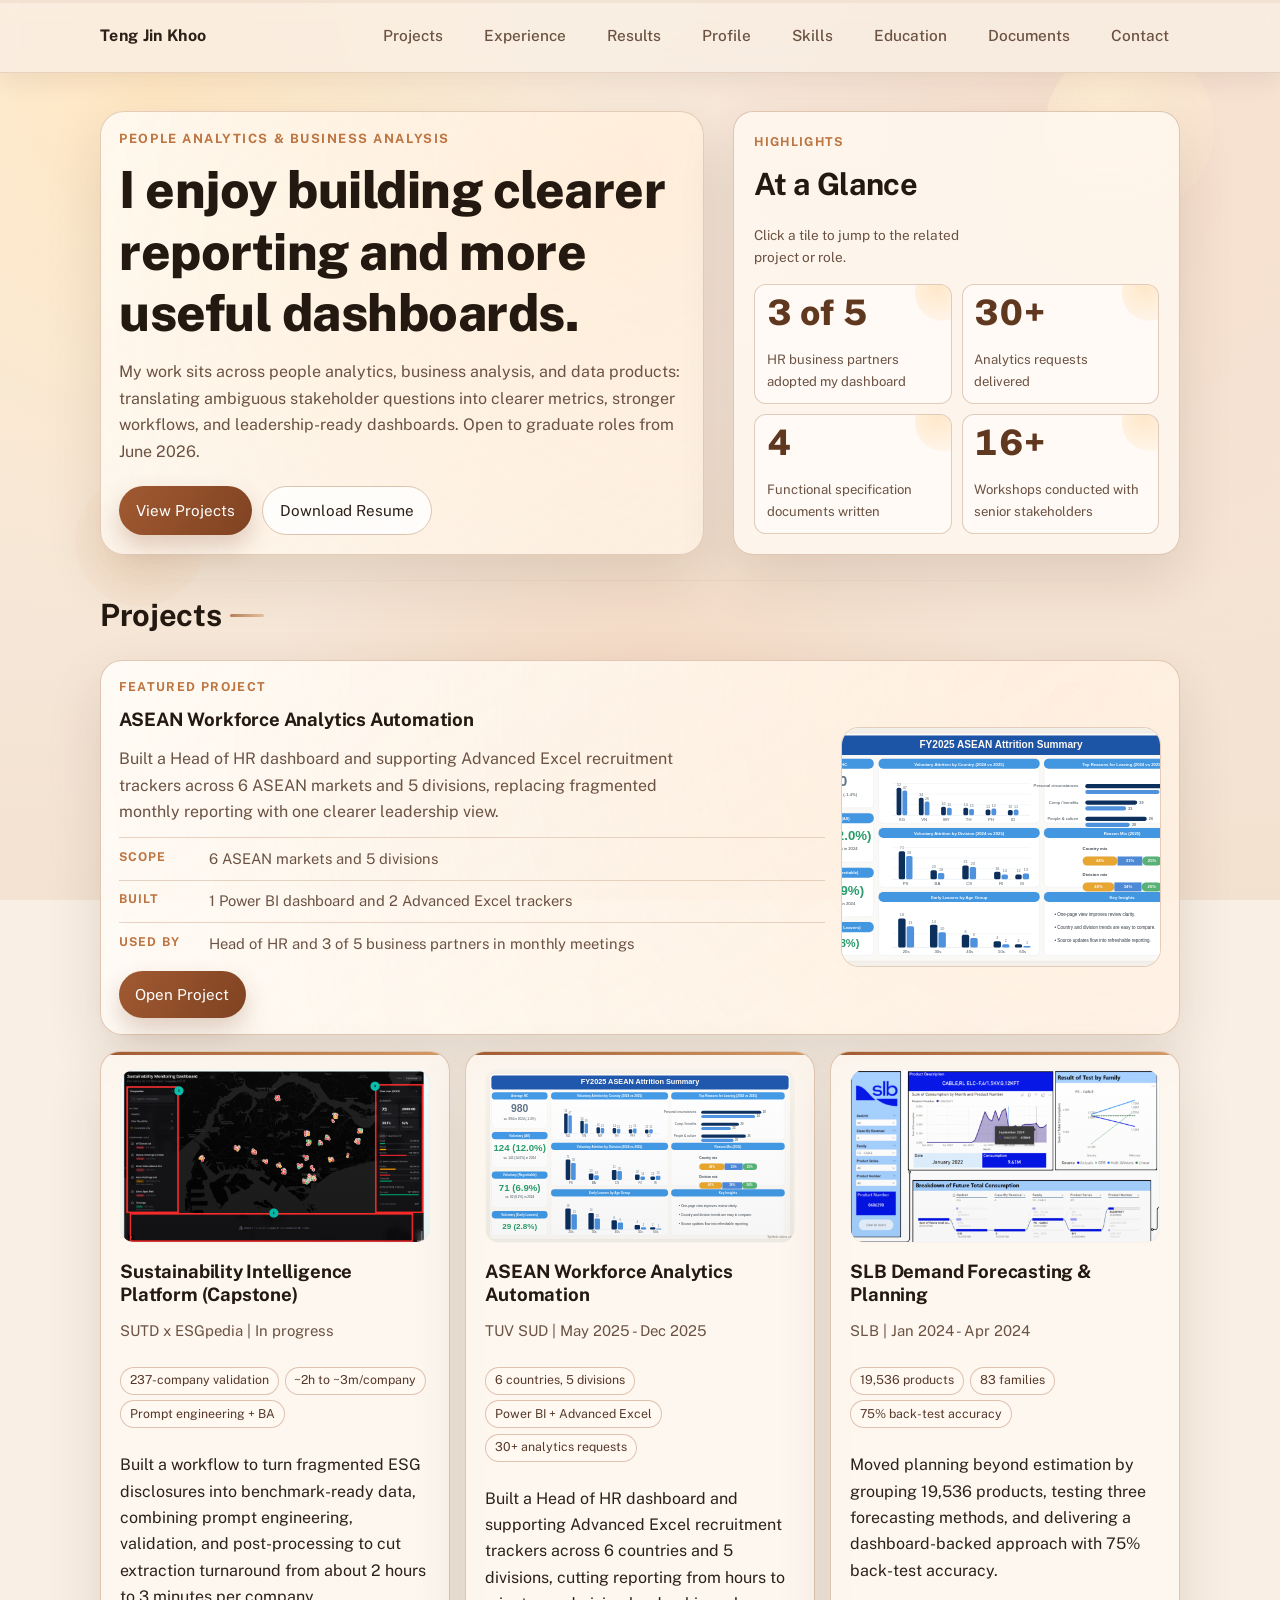
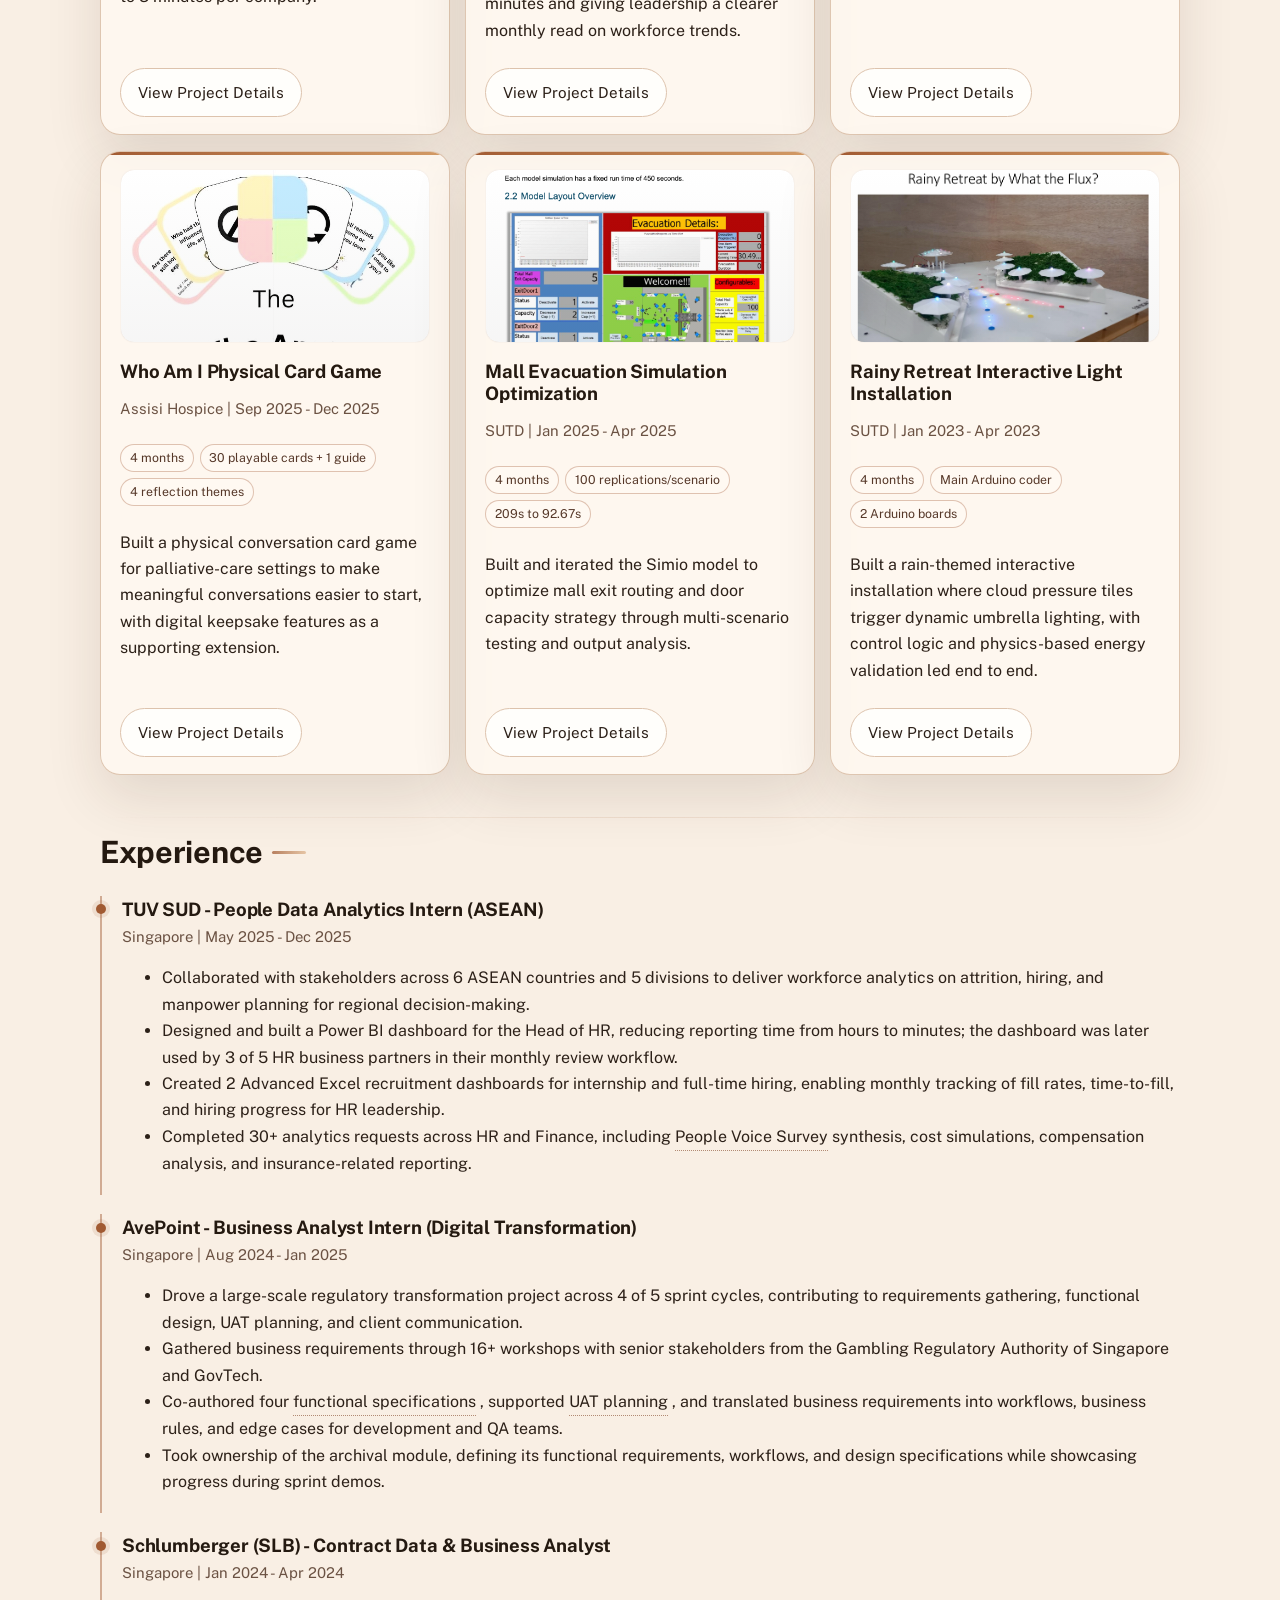
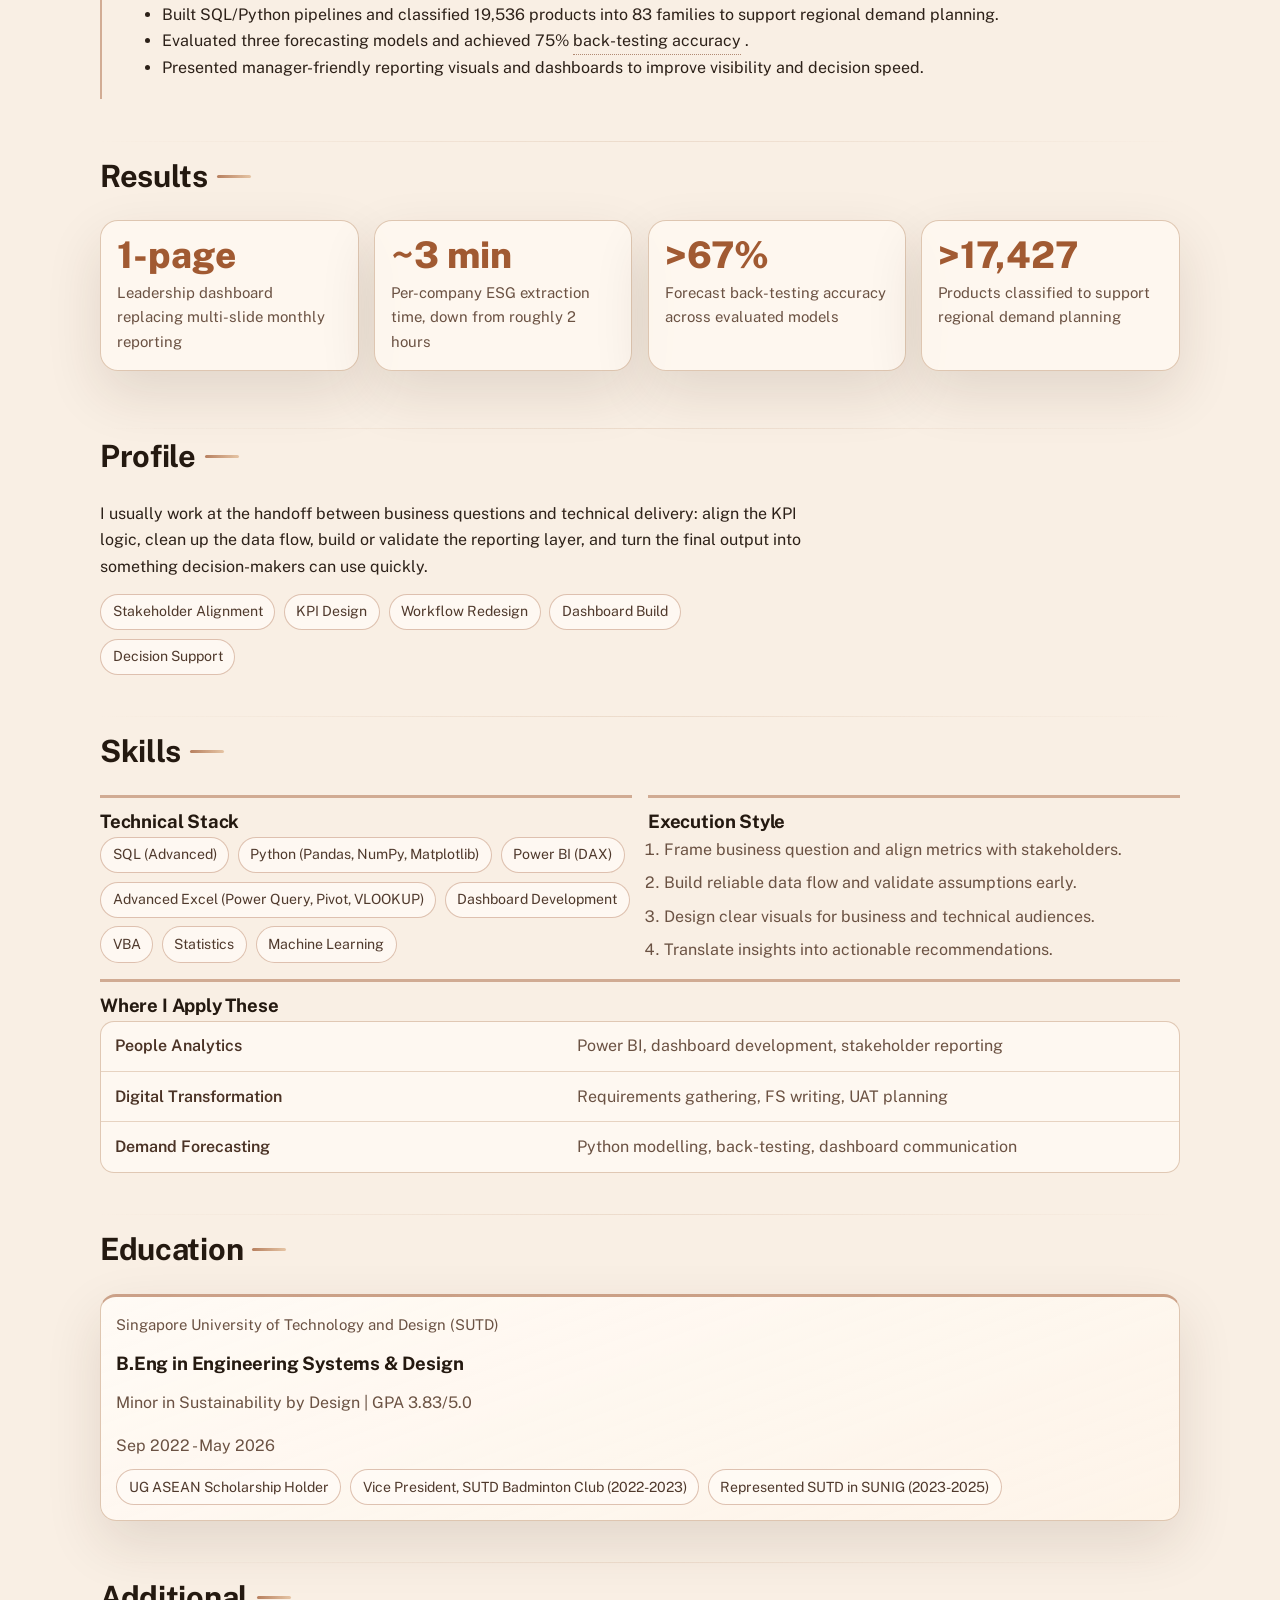
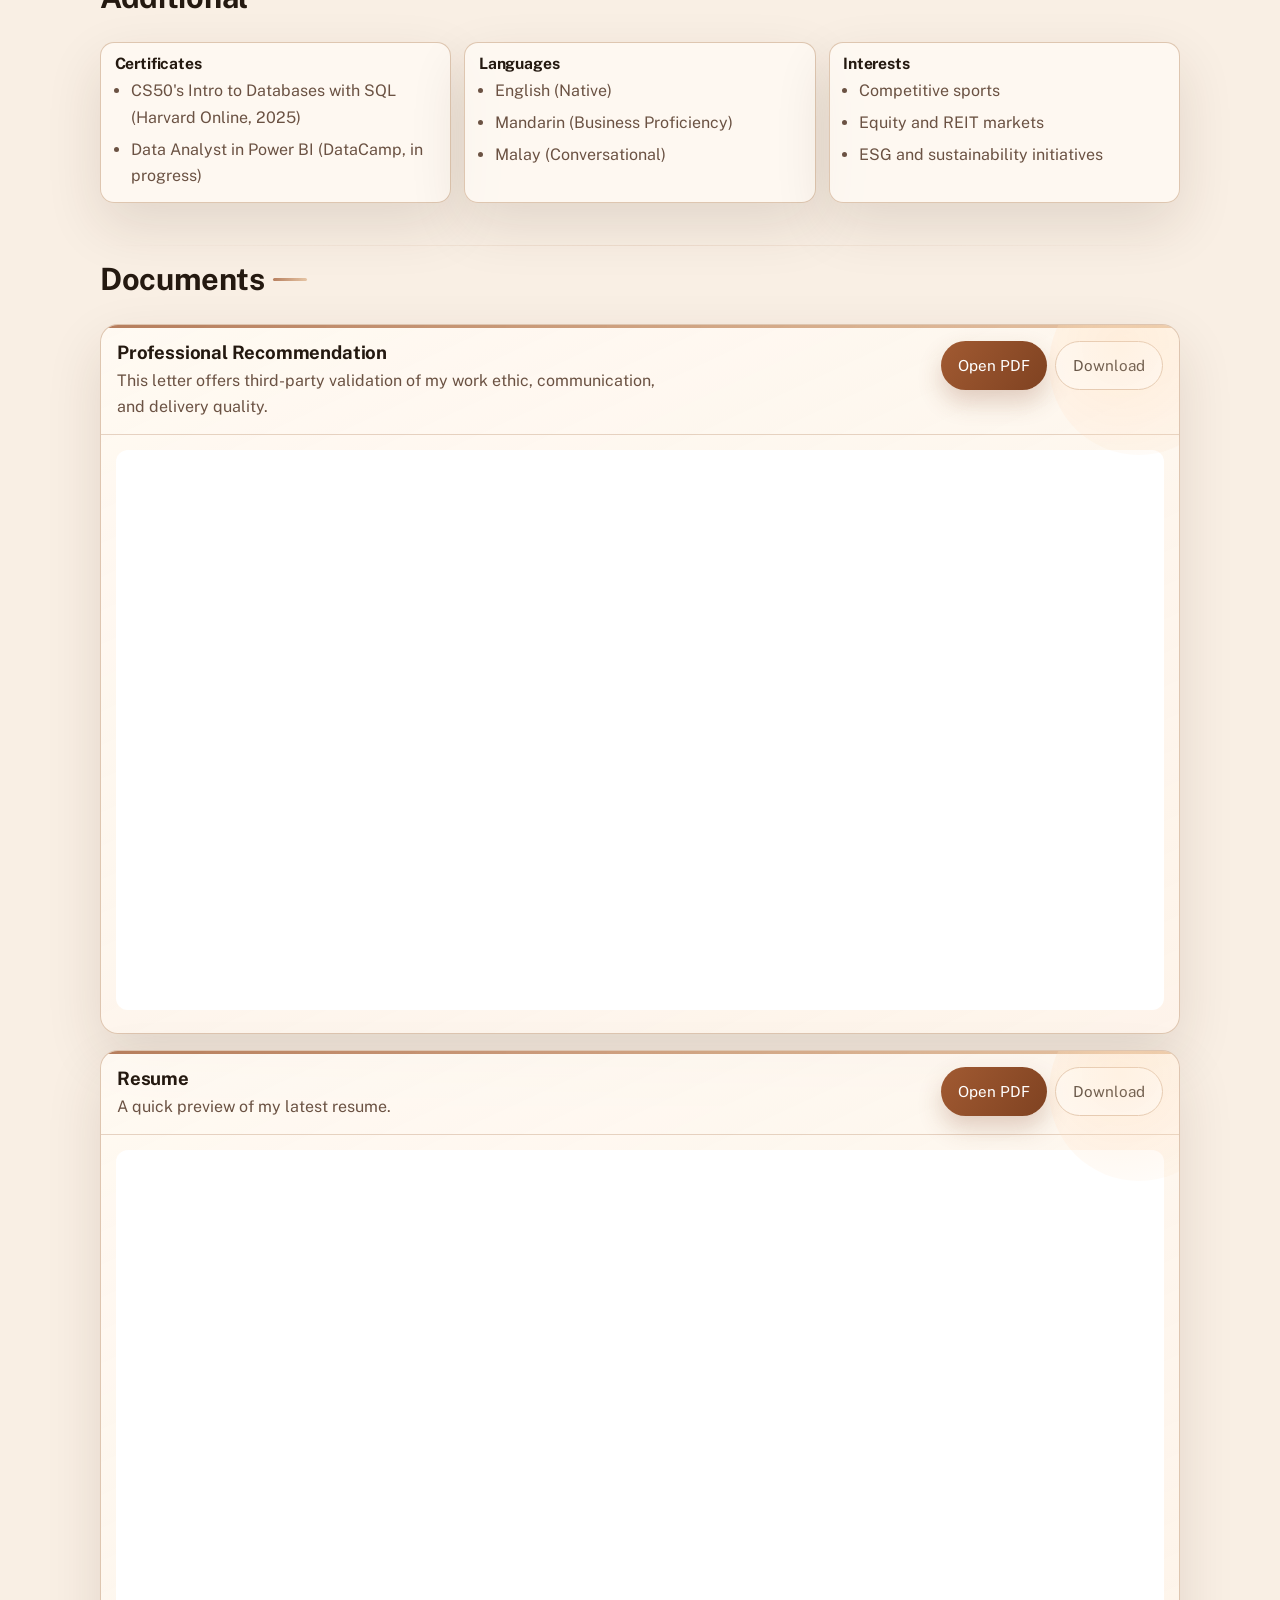
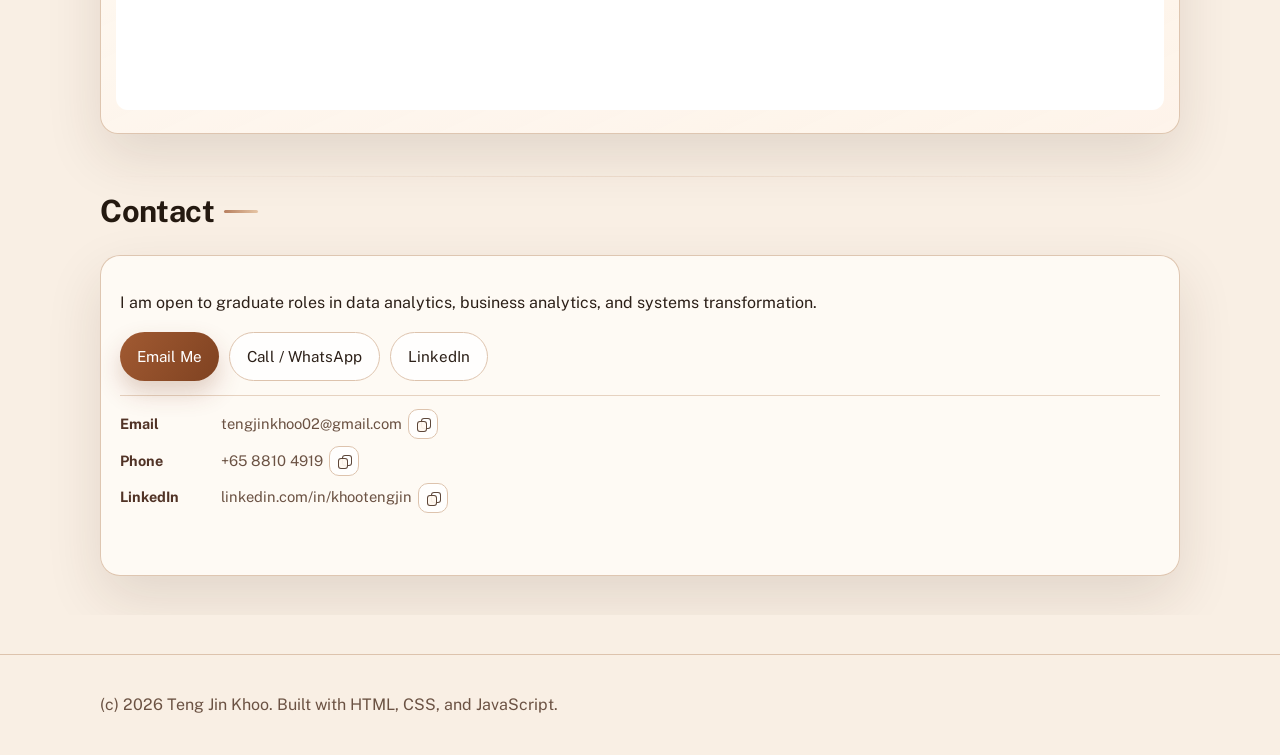
==== index.html @ a9fcba38 "Refresh site asset version" ====
<!doctype html>
<html lang="en">
  <head>
    <meta charset="UTF-8" />
    <meta name="viewport" content="width=device-width, initial-scale=1.0" />
    <title>Teng Jin Khoo | Portfolio</title>
    <meta
      name="description"
      content="Portfolio of Teng Jin Khoo - Engineering Systems & Design undergraduate focused on analytics, digital transformation, and sustainability."
    />
    <link rel="preconnect" href="https://fonts.googleapis.com" />
    <link rel="preconnect" href="https://fonts.gstatic.com" crossorigin />
    <link
      href="https://fonts.googleapis.com/css2?family=Public+Sans:wght@400;500;600;700;800&display=swap"
      rel="stylesheet"
    />
    <link rel="icon" type="image/svg+xml" href="assets/favicon-tj.svg" />
    <link rel="stylesheet" href="styles.css?v=20260315-2" />
  </head>
  <body>
    <div class="page-bg" aria-hidden="true"></div>
    <div class="scroll-progress" aria-hidden="true">
      <span id="scroll-progress-bar"></span>
    </div>
    <header class="site-header">
      <div class="container nav-wrap">
        <a class="brand" href="./">Teng Jin Khoo</a>
        <button
          class="menu-toggle"
          type="button"
          aria-expanded="false"
          aria-controls="site-nav"
          aria-label="Toggle navigation"
        >
          Menu
        </button>
        <nav id="site-nav" class="site-nav">
          <a href="#projects">Projects</a>
          <a href="#experience">Experience</a>
          <a href="#results">Results</a>
          <a href="#profile">Profile</a>
          <a href="#skills">Skills</a>
          <a href="#education">Education</a>
          <a href="#documents">Documents</a>
          <a href="#contact">Contact</a>
        </nav>
      </div>
    </header>

    <main id="top">
      <section class="hero container reveal">
        <div class="hero-copy">
          <p class="kicker">People Analytics &amp; Business Analysis</p>
          <h1>I enjoy building clearer reporting and more useful dashboards.</h1>
          <p class="intro">
            My work sits across people analytics, business analysis, and data products:
            translating ambiguous stakeholder questions into clearer metrics, stronger
            workflows, and leadership-ready dashboards. Open to graduate roles from June
            2026.
          </p>
          <div class="hero-actions">
            <a class="btn btn-primary" href="#projects">View Projects</a>
            <a
              class="btn btn-secondary"
              href="assets/resume/Teng_Jin_Khoo_Resume.pdf"
              target="_blank"
              rel="noopener noreferrer"
            >
              Download Resume
            </a>
          </div>
        </div>
        <aside class="hero-panel hero-highlights" aria-label="Highlights">
          <p class="eyebrow">Highlights</p>
          <h2>At a Glance</h2>
          <p class="hero-panel-note">Click a tile to jump to the related project or role.</p>
          <div class="highlight-grid">
            <article
              class="highlight-tile metric-jump"
              data-project-link="asean-automation"
              role="link"
              tabindex="0"
              aria-label="Jump to ASEAN Workforce Analytics Automation project"
            >
              <p class="highlight-number" data-target="3" data-prefix="" data-suffix=" of 5">3 of 5</p>
              <p class="highlight-label">HR business partners adopted my dashboard</p>
            </article>
            <article
              class="highlight-tile metric-jump"
              data-project-link="asean-automation"
              role="link"
              tabindex="0"
              aria-label="Jump to ASEAN Workforce Analytics Automation project"
            >
              <p class="highlight-number" data-target="30" data-prefix="" data-suffix="+">30+</p>
              <p class="highlight-label">Analytics requests delivered</p>
            </article>
            <article
              class="highlight-tile metric-jump"
              data-jump-target="#experience-avepoint"
              role="link"
              tabindex="0"
              aria-label="Jump to AvePoint role details"
            >
              <p class="highlight-number" data-target="4" data-prefix="" data-suffix="">4</p>
              <p class="highlight-label">Functional specification documents written</p>
            </article>
            <article
              class="highlight-tile metric-jump"
              data-jump-target="#experience-avepoint"
              role="link"
              tabindex="0"
              aria-label="Jump to AvePoint role details"
            >
              <p class="highlight-number" data-target="16" data-prefix="" data-suffix="+">16+</p>
              <p class="highlight-label">Workshops conducted with senior stakeholders</p>
            </article>
          </div>
        </aside>
      </section>

      <section id="projects" class="section container reveal">
        <div class="section-head">
          <h2>Projects</h2>
        </div>
        <article class="featured-project-panel" aria-label="TUV SUD project summary">
          <div class="featured-project-copy">
            <p class="eyebrow">Featured Project</p>
            <h3>ASEAN Workforce Analytics Automation</h3>
            <p class="featured-project-summary">
              Built a Head of HR dashboard and supporting Advanced Excel recruitment
              trackers across 6 ASEAN markets and 5 divisions, replacing fragmented
              monthly reporting with one clearer leadership view.
            </p>
            <dl class="featured-project-facts">
              <div class="featured-project-fact">
                <dt>Scope</dt>
                <dd>6 ASEAN markets and 5 divisions</dd>
              </div>
              <div class="featured-project-fact">
                <dt>Built</dt>
                <dd>1 Power BI dashboard and 2 Advanced Excel trackers</dd>
              </div>
              <div class="featured-project-fact">
                <dt>Used by</dt>
                <dd>Head of HR and 3 of 5 business partners in monthly meetings</dd>
              </div>
            </dl>
            <div class="featured-project-actions">
              <button
                class="btn btn-primary featured-project-trigger"
                type="button"
                data-project-open="asean-automation"
              >
                Open Project
              </button>
            </div>
          </div>
          <div class="featured-project-media">
            <img
              src="assets/projects/tuv-sud/tuv-attrition-onepager-public-safe.svg"
              alt="One-page ASEAN attrition dashboard"
              loading="lazy"
            />
          </div>
        </article>
        <div class="project-grid">
          <article
            id="project-esg-platform"
            class="project"
            data-project="esg-platform"
            tabindex="0"
            aria-label="Open project details for Sustainability Intelligence Platform"
          >
            <div class="project-visual visual-1 has-image">
              <img
                src="assets/projects/esg-platform/esg_hero_dashboard_focus.png"
                alt="Sustainability dashboard interface with company-level ESG benchmarking views"
                loading="lazy"
              />
            </div>
            <h3>Sustainability Intelligence Platform (Capstone)</h3>
            <p class="meta">SUTD x ESGpedia | In progress</p>
            <div class="project-kpis" aria-label="Sustainability platform key figures">
              <span>237-company validation</span>
              <span>~2h to ~3m/company</span>
              <span>Prompt engineering + BA</span>
            </div>
            <p>
              Built a workflow to turn fragmented ESG disclosures into benchmark-ready
              data, combining prompt engineering, validation, and post-processing to cut
              extraction turnaround from about 2 hours to 3 minutes per company.
            </p>
            <button class="btn btn-secondary project-trigger" type="button">
              View Project Details
            </button>
          </article>
          <article
            id="project-asean-automation"
            class="project"
            data-project="asean-automation"
            tabindex="0"
            aria-label="Open project details for ASEAN Workforce Analytics Automation"
          >
            <div class="project-visual visual-2 has-image">
              <img
                src="assets/projects/tuv-sud/tuv-attrition-onepager-public-safe.svg"
                alt="One-page ASEAN attrition dashboard with country and division breakdowns"
                loading="lazy"
              />
            </div>
            <h3>ASEAN Workforce Analytics Automation</h3>
            <p class="meta">TUV SUD | May 2025 - Dec 2025</p>
            <div class="project-kpis" aria-label="ASEAN automation project key figures">
              <span>6 countries, 5 divisions</span>
              <span>Power BI + Advanced Excel</span>
              <span>30+ analytics requests</span>
            </div>
            <p>
              Built a Head of HR dashboard and supporting Advanced Excel recruitment
              trackers across 6 countries and 5 divisions, cutting reporting from hours
              to minutes and giving leadership a clearer monthly read on workforce
              trends.
            </p>
            <button class="btn btn-secondary project-trigger" type="button">
              View Project Details
            </button>
          </article>
          <article
            id="project-slb-forecasting"
            class="project"
            data-project="slb-forecasting"
            tabindex="0"
            aria-label="Open project details for SLB Demand Forecasting and Planning"
          >
            <div class="project-visual visual-3 has-image">
              <img
                src="assets/projects/slb/Dashboard_only.png"
                alt="SLB forecasting dashboard with filters, demand curves, and product-family drilldowns"
                loading="lazy"
              />
            </div>
            <h3>SLB Demand Forecasting & Planning</h3>
            <p class="meta">SLB | Jan 2024 - Apr 2024</p>
            <div class="project-kpis" aria-label="SLB project key figures">
              <span>19,536 products</span>
              <span>83 families</span>
              <span>75% back-test accuracy</span>
            </div>
            <p>
              Moved planning beyond estimation by grouping 19,536 products, testing three
              forecasting methods, and delivering a dashboard-backed approach with 75%
              back-test accuracy.
            </p>
            <button class="btn btn-secondary project-trigger" type="button">
              View Project Details
            </button>
          </article>
          <article
            id="project-who-am-i-keepsake"
            class="project"
            data-project="who-am-i-keepsake"
            tabindex="0"
            aria-label="Open project details for Who Am I physical card game project"
          >
            <div class="project-visual visual-6 has-image">
              <img
                src="assets/projects/keepsake/WhoAmICardGame.png"
                alt="Fanned Who Am I cards showing the core deck concept"
                loading="lazy"
              />
            </div>
            <h3>Who Am I Physical Card Game</h3>
            <p class="meta">Assisi Hospice | Sep 2025 - Dec 2025</p>
            <div class="project-kpis" aria-label="Who Am I project key figures">
              <span>4 months</span>
              <span>30 playable cards + 1 guide</span>
              <span>4 reflection themes</span>
            </div>
            <p>
              Built a physical conversation card game for palliative-care settings to make
              meaningful conversations easier to start, with digital keepsake features as a
              supporting extension.
            </p>
            <button class="btn btn-secondary project-trigger" type="button">
              View Project Details
            </button>
          </article>
          <article
            id="project-evac-sim"
            class="project"
            data-project="evac-sim"
            tabindex="0"
            aria-label="Open project details for Mall Evacuation Simulation Optimization"
          >
            <div class="project-visual visual-5 has-image">
              <img
                src="assets/projects/evac-sim/evac-hero.png"
                alt="Simio dashboard and control panel for evacuation simulation"
                loading="lazy"
              />
            </div>
            <h3>Mall Evacuation Simulation Optimization</h3>
            <p class="meta">SUTD | Jan 2025 - Apr 2025</p>
            <div class="project-kpis" aria-label="Evacuation simulation key figures">
              <span>4 months</span>
              <span>100 replications/scenario</span>
              <span>209s to 92.67s</span>
            </div>
            <p>
              Built and iterated the Simio model to optimize mall exit routing and door
              capacity strategy through multi-scenario testing and output analysis.
            </p>
            <button class="btn btn-secondary project-trigger" type="button">
              View Project Details
            </button>
          </article>
          <article
            id="project-rainy-retreat"
            class="project"
            data-project="rainy-retreat"
            tabindex="0"
            aria-label="Open project details for Rainy Retreat Interactive Light Installation"
          >
            <div class="project-visual visual-4 has-image">
              <img
                src="assets/projects/rainy-retreat/rainy-hero.png"
                alt="Rainy Retreat prototype with interactive cloud lights and umbrellas"
                loading="lazy"
              />
            </div>
            <h3>Rainy Retreat Interactive Light Installation</h3>
            <p class="meta">SUTD | Jan 2023 - Apr 2023</p>
            <div class="project-kpis" aria-label="Rainy Retreat project key figures">
              <span>4 months</span>
              <span>Main Arduino coder</span>
              <span>2 Arduino boards</span>
            </div>
            <p>
              Built a rain-themed interactive installation where cloud pressure tiles trigger
              dynamic umbrella lighting, with control logic and physics-based energy
              validation led end to end.
            </p>
            <button class="btn btn-secondary project-trigger" type="button">
              View Project Details
            </button>
          </article>
        </div>
      </section>

      <section id="experience" class="section container reveal">
        <div class="section-head">
          <h2>Experience</h2>
        </div>
        <div class="timeline">
          <article id="experience-tuv" class="experience-item" tabindex="-1">
            <h3>TUV SUD - People Data Analytics Intern (ASEAN)</h3>
            <p class="meta">Singapore | May 2025 - Dec 2025</p>
            <ul>
              <li>
                Collaborated with stakeholders across 6 ASEAN countries and 5 divisions
                to deliver workforce analytics on attrition, hiring, and manpower
                planning for regional decision-making.
              </li>
              <li>
                Designed and built a Power BI dashboard for the Head of HR, reducing
                reporting time from hours to minutes; the dashboard was later used by 3
                of 5 HR business partners in their monthly review workflow.
              </li>
              <li>
                Created 2 Advanced Excel recruitment dashboards for internship and full-time
                hiring, enabling monthly tracking of fill rates, time-to-fill, and hiring
                progress for HR leadership.
              </li>
              <li>
                Completed 30+ analytics requests across HR and Finance,
                including
                <span
                  class="term-tooltip"
                  tabindex="0"
                  data-tooltip="An employee-feedback survey used to surface sentiment, engagement, and retention issues across the region."
                  aria-label="People Voice Survey means an employee-feedback survey used to surface sentiment, engagement, and retention issues across the region."
                >
                  People Voice Survey
                </span>
                synthesis, cost simulations, compensation analysis, and insurance-related
                reporting.
              </li>
            </ul>
          </article>

          <article id="experience-avepoint" class="experience-item" tabindex="-1">
            <h3>AvePoint - Business Analyst Intern (Digital Transformation)</h3>
            <p class="meta">Singapore | Aug 2024 - Jan 2025</p>
            <ul>
              <li>
                Drove a large-scale regulatory transformation project across 4 of 5 sprint
                cycles, contributing to requirements gathering, functional design, UAT
                planning, and client communication.
              </li>
              <li>
                Gathered business requirements through 16+ workshops with senior
                stakeholders from the Gambling Regulatory Authority of Singapore and
                GovTech.
              </li>
              <li>
                Co-authored four
                <span
                  class="term-tooltip"
                  tabindex="0"
                  data-tooltip="Detailed requirement documents that define expected workflows, rules, and system behavior for development and QA."
                  aria-label="Functional specifications means detailed requirement documents that define expected workflows, rules, and system behavior for development and QA."
                >
                  functional specifications
                </span>
                , supported
                <span
                  class="term-tooltip"
                  tabindex="0"
                  data-tooltip="User acceptance testing planning to confirm the delivered workflow works for the business before release."
                  aria-label="UAT planning means user acceptance testing planning to confirm the delivered workflow works for the business before release."
                >
                  UAT planning
                </span>
                , and
                translated business requirements into workflows, business rules, and edge
                cases for development and QA teams.
              </li>
              <li>
                Took ownership of the archival module, defining its functional
                requirements, workflows, and design specifications while showcasing
                progress during sprint demos.
              </li>
            </ul>
          </article>

          <article id="experience-slb" class="experience-item" tabindex="-1">
            <h3>Schlumberger (SLB) - Contract Data & Business Analyst</h3>
            <p class="meta">Singapore | Jan 2024 - Apr 2024</p>
            <ul>
              <li>
                Built SQL/Python pipelines and classified 19,536 products into 83 families
                to support regional demand planning.
              </li>
              <li>
                Evaluated three forecasting models and achieved 75%
                <span
                  class="term-tooltip"
                  tabindex="0"
                  data-tooltip="Accuracy measured by testing forecast performance on historical data before using the model for forward planning."
                  aria-label="Back-testing accuracy means accuracy measured by testing forecast performance on historical data before using the model for forward planning."
                >
                  back-testing accuracy
                </span>
                .
              </li>
              <li>
                Presented manager-friendly reporting visuals and dashboards to improve
                visibility and decision speed.
              </li>
            </ul>
          </article>
        </div>
      </section>

      <section id="results" class="section container reveal">
        <div class="section-head">
          <h2>Results</h2>
        </div>
        <div class="metrics-grid">
          <article
            class="metric-card metric-jump"
            data-project-link="asean-automation"
            role="link"
            tabindex="0"
            aria-label="Jump to ASEAN Workforce Analytics Automation project"
          >
            <p class="metric-number" data-target="1" data-prefix="" data-suffix="-page">1-page</p>
            <p class="metric-label">Leadership dashboard replacing multi-slide monthly reporting</p>
          </article>
          <article
            class="metric-card metric-jump"
            data-project-link="esg-platform"
            role="link"
            tabindex="0"
            aria-label="Jump to Sustainability Intelligence Platform project"
          >
            <p class="metric-number" data-target="3" data-prefix="~" data-suffix=" min">~3 min</p>
            <p class="metric-label">Per-company ESG extraction time, down from roughly 2 hours</p>
          </article>
          <article
            class="metric-card metric-jump"
            data-project-link="slb-forecasting"
            role="link"
            tabindex="0"
            aria-label="Jump to SLB Demand Forecasting and Planning project"
          >
            <p class="metric-number" data-target="75" data-prefix=">" data-suffix="%">&gt;75%</p>
            <p class="metric-label">Forecast back-testing accuracy across evaluated models</p>
          </article>
          <article
            class="metric-card metric-jump"
            data-project-link="slb-forecasting"
            role="link"
            tabindex="0"
            aria-label="Jump to SLB Demand Forecasting and Planning project"
          >
            <p class="metric-number" data-target="19500" data-prefix=">" data-suffix="">&gt;19,500</p>
            <p class="metric-label">Products classified to support regional demand planning</p>
          </article>
        </div>
      </section>

      <section id="profile" class="section container reveal">
        <div class="section-head">
          <h2>Profile</h2>
        </div>
        <div class="about-layout">
          <p>
            I usually work at the handoff between business questions and technical
            delivery: align the KPI logic, clean up the data flow, build or validate the
            reporting layer, and turn the final output into something decision-makers can
            use quickly.
          </p>
          <div class="about-focus">
            <span class="chip">Stakeholder Alignment</span>
            <span class="chip">KPI Design</span>
            <span class="chip">Workflow Redesign</span>
            <span class="chip">Dashboard Build</span>
            <span class="chip">Decision Support</span>
          </div>
        </div>
      </section>

      <section id="skills" class="section container reveal">
        <div class="section-head">
          <h2>Skills</h2>
        </div>
        <div class="toolbox-layout">
          <article class="toolbox-column">
            <h3>Technical Stack</h3>
            <div class="chip-group">
              <span class="chip">SQL (Advanced)</span>
              <span class="chip">Python (Pandas, NumPy, Matplotlib)</span>
              <span class="chip">Power BI (DAX)</span>
              <span class="chip">Advanced Excel (Power Query, Pivot, VLOOKUP)</span>
              <span class="chip">Dashboard Development</span>
              <span class="chip">VBA</span>
              <span class="chip">Statistics</span>
              <span class="chip">Machine Learning</span>
            </div>
          </article>
          <article class="toolbox-column">
            <h3>Execution Style</h3>
            <ol class="workflow-list">
              <li>Frame business question and align metrics with stakeholders.</li>
              <li>Build reliable data flow and validate assumptions early.</li>
              <li>Design clear visuals for business and technical audiences.</li>
              <li>Translate insights into actionable recommendations.</li>
            </ol>
          </article>
          <article class="toolbox-column toolbox-column-wide">
            <h3>Where I Apply These</h3>
            <div class="toolbox-matrix">
              <div class="toolbox-row">
                <p>People Analytics</p>
                <p>Power BI, dashboard development, stakeholder reporting</p>
              </div>
              <div class="toolbox-row">
                <p>Digital Transformation</p>
                <p>Requirements gathering, FS writing, UAT planning</p>
              </div>
              <div class="toolbox-row">
                <p>Demand Forecasting</p>
                <p>Python modelling, back-testing, dashboard communication</p>
              </div>
            </div>
          </article>
        </div>
      </section>

      <section id="education" class="section container reveal">
        <div class="section-head">
          <h2>Education</h2>
        </div>
        <div class="education-layout compact-education">
          <article class="education-main">
            <p class="meta">Singapore University of Technology and Design (SUTD)</p>
            <h3>B.Eng in Engineering Systems & Design</h3>
            <p class="small">Minor in Sustainability by Design | GPA 3.83/5.0</p>
            <p class="small">Sep 2022 - May 2026</p>
            <div class="academic-highlights">
              <p class="academic-pill">UG ASEAN Scholarship Holder</p>
              <p class="academic-pill">Vice President, SUTD Badminton Club (2022-2023)</p>
              <p class="academic-pill">Represented SUTD in SUNIG (2023-2025)</p>
            </div>
          </article>
        </div>
      </section>

      <section id="additional" class="section container reveal">
        <div class="section-head">
          <h2>Additional</h2>
        </div>
        <div class="additional-grid">
          <article class="credential-tile">
            <h3>Certificates</h3>
            <ul class="simple-list">
              <li>CS50's Intro to Databases with SQL (Harvard Online, 2025)</li>
              <li>Data Analyst in Power BI (DataCamp, in progress)</li>
            </ul>
          </article>
          <article class="credential-tile">
            <h3>Languages</h3>
            <ul class="simple-list">
              <li>English (Native)</li>
              <li>Mandarin (Business Proficiency)</li>
              <li>Malay (Conversational)</li>
            </ul>
          </article>
          <article class="credential-tile">
            <h3>Interests</h3>
            <ul class="simple-list">
              <li>Competitive sports</li>
              <li>Equity and REIT markets</li>
              <li>ESG and sustainability initiatives</li>
            </ul>
          </article>
        </div>
      </section>

      <section id="documents" class="section container reveal">
        <div class="section-head">
          <h2>Documents</h2>
        </div>
        <article class="document-shell">
          <div class="document-header">
            <div>
              <h3>Professional Recommendation</h3>
              <p>
                This letter offers third-party validation of my work ethic, communication,
                and delivery quality.
              </p>
            </div>
            <div class="document-actions">
              <a
                class="btn btn-primary"
                href="assets/recommendation/Khoo_Teng_Jin_Recommendation_Letter.pdf"
                target="_blank"
                rel="noopener noreferrer"
              >
                Open PDF
              </a>
              <a
                class="btn btn-secondary"
                href="assets/recommendation/Khoo_Teng_Jin_Recommendation_Letter.pdf"
                download
              >
                Download
              </a>
            </div>
          </div>
          <div class="document-preview">
            <iframe
              src="assets/recommendation/Khoo_Teng_Jin_Recommendation_Letter.pdf#view=FitH"
              title="Recommendation letter preview"
              loading="lazy"
            ></iframe>
          </div>
        </article>
        <article class="document-shell">
          <div class="document-header">
            <div>
              <h3>Resume</h3>
              <p>
                A quick preview of my latest resume.
              </p>
            </div>
            <div class="document-actions">
              <a
                class="btn btn-primary"
                href="assets/resume/Teng_Jin_Khoo_Resume.pdf"
                target="_blank"
                rel="noopener noreferrer"
              >
                Open PDF
              </a>
              <a
                class="btn btn-secondary"
                href="assets/resume/Teng_Jin_Khoo_Resume.pdf"
                download
              >
                Download
              </a>
            </div>
          </div>
          <div class="document-preview">
            <iframe
              src="assets/resume/Teng_Jin_Khoo_Resume.pdf#view=FitH"
              title="Resume preview"
              loading="lazy"
            ></iframe>
          </div>
        </article>
      </section>

      <section id="contact" class="section container reveal">
        <div class="section-head">
          <h2>Contact</h2>
        </div>
        <div class="contact-panel">
          <p>
            I am open to graduate roles in data analytics, business analytics, and systems
            transformation.
          </p>
          <div class="contact-actions">
            <a class="btn btn-primary" href="mailto:tengjinkhoo02@gmail.com">Email Me</a>
            <a class="btn btn-secondary" href="tel:+6588104919">Call / WhatsApp</a>
            <a
              class="btn btn-secondary"
              href="https://www.linkedin.com/in/khootengjin"
              target="_blank"
              rel="noopener noreferrer"
            >
              LinkedIn
            </a>
          </div>
          <div class="contact-details" aria-label="Direct contact details">
            <p class="contact-detail-row">
              <span class="contact-label">Email</span>
              <span class="contact-value-wrap">
                <span class="contact-value">tengjinkhoo02@gmail.com</span>
                <button
                  class="btn btn-secondary copy-inline-btn"
                  type="button"
                  data-copy-text="tengjinkhoo02@gmail.com"
                  data-copy-label="Email"
                  aria-label="Copy email"
                  title="Copy email"
                >
                  <span class="sr-only">Copy email</span>
                </button>
              </span>
            </p>
            <p class="contact-detail-row">
              <span class="contact-label">Phone</span>
              <span class="contact-value-wrap">
                <span class="contact-value">+65 8810 4919</span>
                <button
                  class="btn btn-secondary copy-inline-btn"
                  type="button"
                  data-copy-text="+6588104919"
                  data-copy-label="Phone"
                  aria-label="Copy phone number"
                  title="Copy phone number"
                >
                  <span class="sr-only">Copy phone number</span>
                </button>
              </span>
            </p>
            <p class="contact-detail-row">
              <span class="contact-label">LinkedIn</span>
              <span class="contact-value-wrap">
                <span class="contact-value">linkedin.com/in/khootengjin</span>
                <button
                  class="btn btn-secondary copy-inline-btn"
                  type="button"
                  data-copy-text="https://www.linkedin.com/in/khootengjin"
                  data-copy-label="LinkedIn URL"
                  aria-label="Copy LinkedIn URL"
                  title="Copy LinkedIn URL"
                >
                  <span class="sr-only">Copy LinkedIn URL</span>
                </button>
              </span>
            </p>
          </div>
          <p id="copy-status" aria-live="polite"></p>
        </div>
      </section>

      <dialog id="project-dialog" class="project-dialog">
        <div class="dialog-header">
          <p class="eyebrow" id="dialog-context">Project Details</p>
          <button class="dialog-close" type="button" aria-label="Close project details">
            Close
          </button>
        </div>
        <h3 id="dialog-title">Project Overview</h3>
        <p class="meta" id="dialog-summary"></p>
        <div class="dialog-stats" id="dialog-stats" hidden></div>
        <div class="dialog-layout">
          <div class="dialog-story">
            <div class="dialog-tablist" role="tablist" aria-label="Project narrative">
              <button
                class="dialog-tab is-active"
                id="dialog-tab-problem"
                type="button"
                role="tab"
                aria-selected="true"
                aria-controls="dialog-panel-problem"
                data-dialog-tab="problem"
              >
                Problem
              </button>
              <button
                class="dialog-tab"
                id="dialog-tab-action"
                type="button"
                role="tab"
                aria-selected="false"
                aria-controls="dialog-panel-action"
                data-dialog-tab="action"
                tabindex="-1"
              >
                Action
              </button>
              <button
                class="dialog-tab"
                id="dialog-tab-result"
                type="button"
                role="tab"
                aria-selected="false"
                aria-controls="dialog-panel-result"
                data-dialog-tab="result"
                tabindex="-1"
              >
                Result
              </button>
            </div>
            <div class="dialog-tab-panels">
              <section
                class="dialog-tab-panel is-active"
                id="dialog-panel-problem"
                role="tabpanel"
                aria-labelledby="dialog-tab-problem"
              >
                <p id="dialog-challenge"></p>
              </section>
              <section
                class="dialog-tab-panel"
                id="dialog-panel-action"
                role="tabpanel"
                aria-labelledby="dialog-tab-action"
                hidden
              >
                <p id="dialog-action"></p>
              </section>
              <section
                class="dialog-tab-panel"
                id="dialog-panel-result"
                role="tabpanel"
                aria-labelledby="dialog-tab-result"
                hidden
              >
                <p id="dialog-impact"></p>
              </section>
            </div>
            <div class="dialog-grid dialog-grid-support">
              <article class="dialog-block">
                <h4>Tools</h4>
                <div class="dialog-tools" id="dialog-tools"></div>
              </article>
              <details class="dialog-details" id="dialog-details" hidden>
                <summary>
                  <span class="dialog-details-label dialog-details-label-closed">Show supporting detail</span>
                  <span class="dialog-details-label dialog-details-label-open">Hide supporting detail</span>
                </summary>
                <ul class="dialog-list" id="dialog-list"></ul>
              </details>
            </div>
          </div>
          <div class="dialog-media-layout" id="dialog-media-layout" hidden>
            <div class="dialog-media-stage" id="dialog-media-stage"></div>
            <div class="dialog-media-thumbs" id="dialog-media-thumbs" hidden></div>
          </div>
        </div>
      </dialog>

      <dialog
        id="snippet-lightbox"
        class="snippet-lightbox"
        aria-label="Expanded project snippet"
      >
        <div class="snippet-lightbox-panel" role="dialog" aria-modal="true">
          <button
            class="snippet-lightbox-close"
            id="snippet-lightbox-close"
            type="button"
            aria-label="Close expanded image"
          >
            Close
          </button>
          <img id="snippet-lightbox-image" src="" alt="" loading="lazy" />
          <p id="snippet-lightbox-caption" class="snippet-lightbox-caption"></p>
        </div>
      </dialog>
    </main>

    <footer class="site-footer">
      <div class="container">
        <p>(c) <span id="year"></span> Teng Jin Khoo. Built with HTML, CSS, and JavaScript.</p>
      </div>
    </footer>

    <button id="back-to-top" class="back-to-top" type="button" aria-label="Back to top">
      <span class="back-to-top-icon" aria-hidden="true"></span>
      <span class="back-to-top-label">Back to top</span>
    </button>

    <script src="script.js?v=20260315-2"></script>
  </body>
</html>
---- styles.css ----
:root {
  --bg: #f9efe4;
  --bg-alt: #f3e1cf;
  --text: #2c2018;
  --muted: #6b5243;
  --card: rgba(255, 249, 242, 0.8);
  --surface: rgba(255, 252, 247, 0.86);
  --line: #ddc3ad;
  --primary: #a15a32;
  --primary-strong: #7f4221;
  --accent: #bd7542;
  --focus: #8c4a24;
  --shadow: 0 22px 56px rgba(60, 33, 17, 0.12);
  --anchor-offset: 60px;
}

*,
*::before,
*::after {
  box-sizing: border-box;
}

html,
body {
  margin: 0;
  padding: 0;
}

html {
  scroll-behavior: smooth;
}

body {
  font-family: "Public Sans", "Segoe UI", sans-serif;
  color: var(--text);
  background: var(--bg);
  line-height: 1.65;
}

main {
  overflow: hidden;
}

::selection {
  color: #23160f;
  background: rgba(243, 181, 130, 0.55);
}

.page-bg {
  position: fixed;
  inset: 0;
  z-index: -2;
  background:
    radial-gradient(circle at 12% 10%, #ffe7c3 0%, rgba(255, 231, 195, 0) 40%),
    radial-gradient(circle at 86% 18%, #f6ddcb 0%, rgba(246, 221, 203, 0) 44%),
    radial-gradient(circle at 50% 88%, #f3d5be 0%, rgba(243, 213, 190, 0) 38%),
    linear-gradient(175deg, var(--bg) 0%, var(--bg-alt) 100%);
}

.scroll-progress {
  position: fixed;
  top: 0;
  left: 0;
  right: 0;
  height: 3px;
  z-index: 16;
  pointer-events: none;
  background: rgba(221, 195, 173, 0.25);
}

.scroll-progress span {
  display: block;
  height: 100%;
  width: 0;
  background: linear-gradient(90deg, var(--primary), #d39463);
  box-shadow: 0 0 12px rgba(161, 90, 50, 0.4);
  transition: width 120ms linear;
}

.container {
  width: min(1080px, 92vw);
  margin: 0 auto;
}

.site-header {
  position: sticky;
  top: 0;
  z-index: 10;
  backdrop-filter: blur(8px);
  background: rgba(249, 239, 228, 0.78);
  border-bottom: 1px solid rgba(221, 195, 173, 0.65);
  box-shadow: 0 8px 22px rgba(61, 35, 20, 0.08);
}

.nav-wrap {
  position: relative;
  min-height: 72px;
  display: flex;
  align-items: center;
  justify-content: space-between;
  gap: 1rem;
}

.brand {
  text-decoration: none;
  color: var(--text);
  font-weight: 700;
  letter-spacing: 0.02em;
  position: relative;
}

.site-nav {
  display: flex;
  gap: 1.2rem;
}

.site-nav a {
  display: inline-flex;
  align-items: center;
  text-decoration: none;
  color: var(--muted);
  font-weight: 500;
  font-size: 0.96rem;
  padding: 0.34rem 0.62rem;
  border-radius: 999px;
  border: 1px solid transparent;
  transition: color 220ms ease, border-color 220ms ease, background 220ms ease, transform 220ms ease;
}

.site-nav a:hover,
.site-nav a.active {
  color: var(--text);
  border-color: rgba(189, 117, 66, 0.35);
  background: rgba(255, 251, 246, 0.68);
  transform: translateY(-1px);
}

.menu-toggle {
  display: none;
  background: transparent;
  border: 1px solid var(--line);
  color: var(--text);
  font: inherit;
  padding: 0.4rem 0.75rem;
  border-radius: 999px;
}

.hero {
  position: relative;
  display: grid;
  grid-template-columns: 1.15fr 0.85fr;
  align-items: stretch;
  gap: 1.8rem;
  padding: 2.35rem 0 1.45rem;
}

.hero-copy {
  border: 1px solid rgba(221, 195, 173, 0.8);
  border-radius: 24px;
  padding: 1.05rem 1.15rem 1.2rem;
  background:
    radial-gradient(circle at 88% 14%, rgba(255, 229, 200, 0.55), rgba(255, 229, 200, 0)),
    linear-gradient(145deg, rgba(255, 252, 246, 0.9), rgba(255, 248, 240, 0.72));
  box-shadow: var(--shadow);
}

.hero::before,
.hero::after {
  content: "";
  position: absolute;
  z-index: -1;
  border-radius: 999px;
  pointer-events: none;
}

.hero::before {
  width: 170px;
  height: 170px;
  top: -30px;
  right: -35px;
  background: radial-gradient(circle at 35% 35%, rgba(255, 237, 211, 0.95), rgba(255, 237, 211, 0));
  animation: float-blob-a 8s ease-in-out infinite;
}

.hero::after {
  width: 130px;
  height: 130px;
  bottom: -28px;
  left: -25px;
  background: radial-gradient(circle at 50% 50%, rgba(244, 207, 176, 0.45), rgba(244, 207, 176, 0));
  animation: float-blob-b 9.5s ease-in-out infinite;
}

.kicker {
  text-transform: uppercase;
  letter-spacing: 0.12em;
  color: var(--accent);
  font-size: 0.8rem;
  font-weight: 700;
  margin: 0 0 0.6rem;
}

h1,
h2,
h3 {
  font-family: "Public Sans", "Segoe UI", sans-serif;
  line-height: 1.2;
  margin-top: 0;
  color: #241910;
  letter-spacing: -0.01em;
}

h1 {
  font-size: clamp(2rem, 4vw, 3.3rem);
  margin-bottom: 1rem;
  font-weight: 800;
}

h2 {
  font-size: clamp(1.45rem, 2.4vw, 2rem);
  margin-bottom: 0.6rem;
  font-weight: 700;
}

h3 {
  font-size: 1.16rem;
  margin-bottom: 0.3rem;
  font-weight: 700;
}

.intro {
  margin: 0 0 1.3rem;
  color: var(--muted);
  max-width: 62ch;
}

.hero-actions,
.contact-actions {
  display: flex;
  gap: 0.65rem;
  flex-wrap: wrap;
}

.btn {
  display: inline-flex;
  align-items: center;
  justify-content: center;
  text-decoration: none;
  border: 0;
  border-radius: 999px;
  padding: 0.68rem 1.05rem;
  cursor: pointer;
  font: inherit;
  font-size: 0.95rem;
  transition: transform 180ms ease, box-shadow 220ms ease, background 220ms ease;
}

.btn:hover {
  transform: translateY(-2px);
}

a:focus-visible,
button:focus-visible,
.project:focus-visible,
.experience-item:focus-visible,
.metric-jump:focus-visible,
.dialog-tab:focus-visible {
  outline: 3px solid rgba(140, 74, 36, 0.32);
  outline-offset: 2px;
}

.btn-primary {
  color: #fff;
  background: linear-gradient(125deg, var(--primary), var(--primary-strong));
  box-shadow: 0 12px 24px rgba(127, 66, 33, 0.24);
}

.btn-secondary {
  color: var(--text);
  background: rgba(255, 255, 255, 0.8);
  border: 1px solid var(--line);
}

.hero-panel,
.project,
.contact-panel {
  border: 1px solid rgba(221, 195, 173, 0.95);
  background: var(--card);
  border-radius: 20px;
  box-shadow: var(--shadow);
}

.hero-panel {
  padding: 1.25rem;
}

.hero-highlights {
  display: grid;
  grid-template-rows: auto auto auto 1fr;
  gap: 0.85rem;
}

.hero-panel-note {
  margin: -0.12rem 0 0.1rem;
  color: var(--muted);
  font-size: 0.85rem;
  max-width: 28ch;
}

.highlight-grid {
  display: grid;
  grid-template-columns: repeat(2, minmax(0, 1fr));
  grid-auto-rows: 1fr;
  gap: 0.62rem;
  height: 100%;
}

.highlight-tile {
  position: relative;
  overflow: hidden;
  display: flex;
  flex-direction: column;
  justify-content: space-between;
  border: 1px solid rgba(221, 195, 173, 0.85);
  border-radius: 12px;
  padding: 0.65rem 0.72rem;
  background: rgba(255, 252, 248, 0.78);
  transition: transform 220ms ease, border-color 220ms ease, box-shadow 220ms ease;
}

.metric-jump {
  cursor: pointer;
}

.highlight-tile::after {
  content: "";
  position: absolute;
  width: 56px;
  height: 56px;
  border-radius: 999px;
  right: -20px;
  top: -20px;
  background: radial-gradient(circle at 40% 40%, rgba(255, 214, 161, 0.52), rgba(255, 214, 161, 0));
}

.highlight-tile:hover {
  transform: translateY(-2px);
  border-color: rgba(189, 117, 66, 0.45);
  box-shadow: 0 14px 26px rgba(60, 33, 17, 0.13);
}

.highlight-number {
  margin: 0;
  font-weight: 800;
  font-size: clamp(1.55rem, 3.2vw, 2.2rem);
  color: #5f381f;
  line-height: 1;
  font-variant-numeric: tabular-nums;
}

.highlight-label {
  margin: 0.22rem 0 0;
  color: var(--muted);
  font-size: 0.82rem;
}

.term-tooltip {
  position: relative;
  display: inline-flex;
  align-items: center;
  border-bottom: 1px dotted rgba(127, 66, 33, 0.58);
  cursor: help;
}

.term-tooltip::before,
.term-tooltip::after {
  position: absolute;
  opacity: 0;
  pointer-events: none;
  transition: opacity 180ms ease, transform 180ms ease;
  z-index: 12;
}

.term-tooltip::before {
  content: "";
  left: 50%;
  bottom: calc(100% + 4px);
  width: 10px;
  height: 10px;
  background: rgba(48, 31, 21, 0.96);
  transform: translate(-50%, 6px) rotate(45deg);
}

.term-tooltip::after {
  content: attr(data-tooltip);
  left: 50%;
  bottom: calc(100% + 10px);
  width: min(240px, 72vw);
  padding: 0.58rem 0.68rem;
  border-radius: 10px;
  background: rgba(48, 31, 21, 0.96);
  color: #fff9f3;
  box-shadow: 0 18px 28px rgba(30, 16, 10, 0.28);
  font-size: 0.76rem;
  font-weight: 500;
  line-height: 1.45;
  transform: translate(-50%, 6px);
  text-align: left;
}

.term-tooltip:hover::before,
.term-tooltip:focus-visible::before {
  opacity: 1;
  transform: translate(-50%, 0) rotate(45deg);
}

.term-tooltip:hover::after,
.term-tooltip:focus-visible::after {
  opacity: 1;
  transform: translate(-50%, 0);
}

.term-tooltip:focus-visible {
  outline: none;
  border-bottom-color: rgba(127, 66, 33, 0.92);
}

.section {
  position: relative;
  padding: 1.2rem 0 2.45rem;
  scroll-margin-top: var(--anchor-offset);
}

.section::before {
  content: "";
  position: absolute;
  top: 0.15rem;
  left: 0;
  right: 0;
  height: 1px;
  background: linear-gradient(90deg, rgba(221, 195, 173, 0), rgba(221, 195, 173, 0.45), rgba(221, 195, 173, 0));
}

.section-head {
  margin-bottom: 1rem;
}

.section-head h2 {
  display: inline-flex;
  align-items: center;
  gap: 0.55rem;
}

.section-head h2::after {
  content: "";
  width: 34px;
  height: 3px;
  border-radius: 999px;
  background: linear-gradient(90deg, rgba(161, 90, 50, 0.75), rgba(211, 155, 102, 0.5));
}

.eyebrow {
  margin: 0;
  text-transform: uppercase;
  letter-spacing: 0.11em;
  font-size: 0.77rem;
  color: var(--accent);
  font-weight: 700;
}

.timeline {
  display: grid;
  gap: 1.2rem;
}

.about-layout {
  display: grid;
  gap: 0.85rem;
  max-width: 72ch;
}

#profile {
  padding-top: 0.8rem;
}

.about-layout p {
  margin: 0;
}

.about-focus {
  display: flex;
  flex-wrap: wrap;
  gap: 0.55rem;
}

.project,
.contact-panel {
  padding: 1.1rem 1.2rem;
}

.experience-item {
  position: relative;
  padding: 0.1rem 0 0.1rem 1.25rem;
  border-left: 2px solid rgba(161, 90, 50, 0.45);
}

.experience-item::before {
  content: "";
  position: absolute;
  left: -6px;
  top: 0.52rem;
  width: 10px;
  height: 10px;
  border-radius: 999px;
  background: var(--primary);
  box-shadow: 0 0 0 4px rgba(161, 90, 50, 0.12);
}

.metrics-grid {
  display: grid;
  grid-template-columns: repeat(4, minmax(0, 1fr));
  gap: 0.95rem;
  margin-bottom: 0.95rem;
}

.metric-card {
  border: 1px solid rgba(221, 195, 173, 0.95);
  background: var(--card);
  border-radius: 18px;
  padding: 1rem;
  box-shadow: var(--shadow);
  transition: transform 220ms ease, box-shadow 220ms ease, border-color 220ms ease;
}

.metric-card:hover {
  transform: translateY(-3px);
  box-shadow: 0 24px 42px rgba(60, 33, 17, 0.18);
  border-color: rgba(189, 117, 66, 0.45);
}

.metric-number {
  margin: 0;
  font-family: "Public Sans", "Segoe UI", sans-serif;
  font-size: clamp(1.7rem, 3.8vw, 2.3rem);
  color: var(--primary);
  line-height: 1;
  font-weight: 800;
}

.metric-label {
  margin: 0.42rem 0 0;
  color: var(--muted);
  font-size: 0.93rem;
}

.impact-list {
  position: relative;
  counter-reset: impact-rows;
  border: 1px solid rgba(221, 195, 173, 0.9);
  border-radius: 14px;
  overflow: hidden;
  background: rgba(255, 251, 246, 0.84);
}

.impact-row {
  position: relative;
  display: grid;
  grid-template-columns: 0.75fr 1.25fr;
  gap: 1rem;
  padding: 0.78rem 0.84rem 0.78rem 2.65rem;
}

.impact-row::before {
  counter-increment: impact-rows;
  content: counter(impact-rows);
  position: absolute;
  left: 0.84rem;
  top: 50%;
  transform: translateY(-50%);
  width: 24px;
  height: 24px;
  border-radius: 999px;
  display: grid;
  place-items: center;
  font-size: 0.8rem;
  font-weight: 700;
  color: #4f2f1e;
  border: 1px solid rgba(161, 90, 50, 0.35);
  background: rgba(255, 243, 230, 0.95);
}

.impact-row:not(:last-child) {
  border-bottom: 1px solid rgba(221, 195, 173, 0.72);
}

.impact-key {
  margin: 0;
  font-weight: 700;
  color: #533525;
}

.impact-value {
  margin: 0;
  color: var(--muted);
  font-size: 0.92rem;
}

.impact-note {
  margin: 0.72rem 0 0;
  color: #6f4d38;
  font-size: 0.92rem;
  font-style: italic;
}

.meta {
  color: var(--muted);
  margin-top: 0.1rem;
  font-size: 0.93rem;
}

.project-grid {
  display: grid;
  grid-template-columns: repeat(3, minmax(0, 1fr));
  gap: 0.95rem;
}

.featured-project-panel {
  display: grid;
  grid-template-columns: minmax(0, 1.2fr) minmax(260px, 320px);
  align-items: center;
  gap: 1rem;
  margin-bottom: 1rem;
  padding: 1rem 1.1rem;
  border: 1px solid rgba(221, 195, 173, 0.9);
  border-radius: 22px;
  background:
    radial-gradient(circle at 90% 12%, rgba(255, 226, 198, 0.42), rgba(255, 226, 198, 0)),
    linear-gradient(150deg, rgba(255, 252, 247, 0.94), rgba(255, 249, 243, 0.82));
  box-shadow: var(--shadow);
}

.featured-project-media {
  width: 100%;
  justify-self: end;
  border-radius: 18px;
  overflow: hidden;
  border: 1px solid rgba(221, 195, 173, 0.82);
  background: rgba(255, 255, 255, 0.8);
}

.featured-project-media img {
  display: block;
  width: 100%;
  aspect-ratio: 4 / 3;
  height: auto;
  object-fit: cover;
  object-position: center top;
}

.featured-project-copy {
  display: flex;
  flex-direction: column;
  gap: 0.7rem;
}

.featured-project-summary {
  margin: 0;
  color: var(--muted);
  max-width: 58ch;
}

.featured-project-actions {
  display: flex;
  flex-wrap: wrap;
  gap: 0.6rem;
  margin-top: 0.2rem;
}

.featured-project-facts {
  margin: 0;
  display: grid;
  gap: 0.55rem;
}

.featured-project-fact {
  display: grid;
  grid-template-columns: 78px 1fr;
  gap: 0.8rem;
  align-items: start;
  padding-top: 0.55rem;
  border-top: 1px solid rgba(221, 195, 173, 0.72);
}

.featured-project-fact dt {
  margin: 0;
  color: var(--accent);
  font-size: 0.76rem;
  font-weight: 700;
  text-transform: uppercase;
  letter-spacing: 0.1em;
}

.featured-project-fact dd {
  margin: 0;
  color: var(--muted);
  font-size: 0.92rem;
}

.project {
  position: relative;
  overflow: hidden;
  display: flex;
  flex-direction: column;
  gap: 0.5rem;
  min-height: 250px;
  cursor: pointer;
  scroll-margin-top: 108px;
  transition: transform 220ms ease, box-shadow 220ms ease, border-color 220ms ease;
}

.project::before {
  content: "";
  position: absolute;
  top: -1px;
  left: -1px;
  right: -1px;
  height: 4px;
  background: linear-gradient(90deg, #a15a32, #d39b66);
}

.project:hover {
  transform: translateY(-2px);
  box-shadow: 0 22px 36px rgba(60, 33, 17, 0.14);
  border-color: rgba(189, 117, 66, 0.45);
}

.project:focus-visible {
  transform: translateY(-1px);
}

.project-trigger {
  margin-top: auto;
  align-self: flex-start;
}

.project-kpis {
  display: flex;
  flex-wrap: wrap;
  gap: 0.34rem;
}

.project-kpis span {
  border: 1px solid rgba(161, 90, 50, 0.34);
  border-radius: 999px;
  padding: 0.18rem 0.56rem;
  font-size: 0.77rem;
  color: #563829;
  background: rgba(255, 249, 242, 0.9);
}

.project-visual {
  width: 100%;
  aspect-ratio: 16 / 9;
  border-radius: 14px;
  margin-bottom: 0.55rem;
  border: 1px solid rgba(255, 255, 255, 0.6);
  box-shadow: inset 0 0 0 1px rgba(27, 36, 32, 0.06);
  position: relative;
  overflow: hidden;
}

.project-visual.has-image {
  background: #f1dfce;
}

.project-visual.has-image img {
  position: absolute;
  inset: 0;
  width: 100%;
  height: 100%;
  object-fit: cover;
  object-position: center top;
  filter: saturate(1.04) contrast(1.02);
}

.project-visual::after {
  content: "";
  position: absolute;
  inset: 0;
  background:
    linear-gradient(0deg, rgba(255, 255, 255, 0.08), rgba(255, 255, 255, 0.08)),
    repeating-linear-gradient(
      90deg,
      rgba(255, 255, 255, 0.18) 0,
      rgba(255, 255, 255, 0.18) 1px,
      transparent 1px,
      transparent 18px
    );
}

.project-visual.has-image::before {
  display: none;
}

.project-visual.has-image::after {
  background: linear-gradient(180deg, rgba(255, 255, 255, 0.03), rgba(24, 18, 13, 0.04));
}

.project-visual::before {
  content: "";
  position: absolute;
  inset: 14% 12%;
  border-radius: 10px;
  background:
    linear-gradient(180deg, rgba(59, 33, 18, 0.14), rgba(59, 33, 18, 0)),
    repeating-linear-gradient(
      0deg,
      rgba(255, 255, 255, 0.48) 0,
      rgba(255, 255, 255, 0.48) 2px,
      rgba(255, 255, 255, 0) 2px,
      rgba(255, 255, 255, 0) 14px
    );
  opacity: 0.6;
  transition: transform 260ms ease, opacity 260ms ease;
}

.project:hover .project-visual::before,
.project:focus-visible .project-visual::before {
  transform: translateY(-1px);
  opacity: 0.78;
}

.project.is-targeted {
  border-color: rgba(184, 54, 43, 0.98);
  background:
    linear-gradient(180deg, rgba(255, 235, 232, 0.98), rgba(255, 245, 243, 0.94)),
    var(--card);
  box-shadow:
    inset 0 0 0 1px rgba(184, 54, 43, 0.18),
    0 0 0 8px rgba(184, 54, 43, 0.24),
    0 0 0 16px rgba(184, 54, 43, 0.08),
    0 30px 62px rgba(94, 25, 20, 0.26);
  transform: translateY(-5px) scale(1.012);
  animation: project-target-pulse 2600ms ease;
}

.project.is-targeted::before {
  height: 8px;
  background: linear-gradient(90deg, #a32721, #e17f72, #a32721);
}

.project.is-targeted .project-visual {
  box-shadow: inset 0 0 0 2px rgba(184, 54, 43, 0.18);
  filter: saturate(1.06);
}

.experience-item.is-targeted {
  border-left-color: rgba(184, 54, 43, 0.98);
  background: linear-gradient(90deg, rgba(255, 236, 233, 0.94), rgba(255, 248, 246, 0));
  box-shadow:
    inset 0 0 0 1px rgba(184, 54, 43, 0.16),
    0 0 0 7px rgba(184, 54, 43, 0.18),
    0 22px 40px rgba(94, 25, 20, 0.16);
  border-radius: 14px;
  padding: 0.9rem 1rem 0.9rem 1.5rem;
  margin-left: -1rem;
  animation: project-target-pulse 2600ms ease;
}

.experience-item.is-targeted::before {
  left: 12px;
  top: 1.3rem;
  width: 12px;
  height: 12px;
  box-shadow: 0 0 0 7px rgba(184, 54, 43, 0.16);
}

.visual-1 {
  background:
    linear-gradient(165deg, rgba(255, 255, 255, 0.7), rgba(255, 255, 255, 0.2)),
    radial-gradient(circle at 12% 18%, #ffd6a1 0%, rgba(255, 214, 161, 0) 36%),
    linear-gradient(145deg, #f6dfca, #f7cfab);
}

.visual-2 {
  background:
    linear-gradient(165deg, rgba(255, 255, 255, 0.68), rgba(255, 255, 255, 0.15)),
    radial-gradient(circle at 85% 22%, #ffd7bd 0%, rgba(255, 215, 189, 0) 34%),
    linear-gradient(145deg, #efd7c3, #f4c9a6);
}

.visual-3 {
  background:
    linear-gradient(165deg, rgba(255, 255, 255, 0.7), rgba(255, 255, 255, 0.16)),
    radial-gradient(circle at 16% 78%, #f3bda1 0%, rgba(243, 189, 161, 0) 35%),
    linear-gradient(145deg, #f3dbc9, #f0c9ac);
}

.visual-4 {
  background:
    linear-gradient(165deg, rgba(255, 255, 255, 0.72), rgba(255, 255, 255, 0.14)),
    radial-gradient(circle at 78% 24%, #bde3ff 0%, rgba(189, 227, 255, 0) 36%),
    linear-gradient(145deg, #e8f0f8, #cddff1);
}

.visual-5 {
  background:
    linear-gradient(165deg, rgba(255, 255, 255, 0.72), rgba(255, 255, 255, 0.14)),
    radial-gradient(circle at 18% 30%, #ffd7bf 0%, rgba(255, 215, 191, 0) 37%),
    linear-gradient(145deg, #f2e5d8, #ead7c2);
}

.visual-6 {
  background:
    linear-gradient(165deg, rgba(255, 255, 255, 0.72), rgba(255, 255, 255, 0.14)),
    radial-gradient(circle at 80% 20%, #ffd4cf 0%, rgba(255, 212, 207, 0) 38%),
    linear-gradient(145deg, #f4e6dc, #ead8ca);
}

.project-dialog {
  width: min(980px, 94vw);
  max-height: calc(100dvh - 1rem);
  border: 1px solid rgba(221, 195, 173, 0.95);
  border-radius: 20px;
  background: #fcf3e9;
  color: var(--text);
  box-shadow: 0 36px 60px rgba(52, 30, 16, 0.26);
  padding: 1rem 1.1rem 1.2rem;
  overflow: auto;
  overscroll-behavior: contain;
}

.project-dialog[open] {
  animation: dialog-pop 220ms ease;
}

.project-dialog::backdrop {
  background: rgba(34, 20, 12, 0.56);
  backdrop-filter: blur(2px);
}

.dialog-header {
  display: flex;
  align-items: center;
  justify-content: space-between;
  gap: 1rem;
}

.dialog-close {
  border: 1px solid var(--line);
  background: #fff;
  color: var(--text);
  border-radius: 999px;
  font: inherit;
  padding: 0.35rem 0.85rem;
  cursor: pointer;
}

.dialog-grid {
  display: grid;
  grid-template-columns: repeat(2, minmax(0, 1fr));
  gap: 0.8rem;
}

.dialog-grid-support {
  grid-template-columns: 1fr;
  margin-top: 0.8rem;
}

.dialog-layout {
  display: grid;
  grid-template-columns: minmax(0, 1fr) minmax(280px, 360px);
  gap: 1rem;
  align-items: start;
}

.dialog-story {
  display: grid;
  gap: 0.8rem;
}

.dialog-stats {
  display: grid;
  grid-template-columns: repeat(4, minmax(0, 1fr));
  gap: 0.55rem;
  margin: 0.7rem 0 0.75rem;
}

.dialog-stat {
  border: 1px solid rgba(221, 195, 173, 0.92);
  border-radius: 12px;
  padding: 0.48rem 0.56rem;
  background: rgba(255, 255, 255, 0.76);
}

.dialog-stat-label {
  margin: 0;
  color: var(--muted);
  font-size: 0.74rem;
  text-transform: uppercase;
  letter-spacing: 0.08em;
}

.dialog-stat-value {
  margin: 0.2rem 0 0;
  color: #4f3123;
  font-weight: 700;
  font-size: 0.92rem;
  line-height: 1.3;
}

.dialog-list {
  margin: 0;
  padding-left: 1rem;
  color: var(--muted);
  display: grid;
  gap: 0.35rem;
}

.dialog-tablist {
  display: inline-flex;
  flex-wrap: wrap;
  gap: 0.42rem;
  margin: 0 0 0.75rem;
  padding: 0.3rem;
  border-radius: 999px;
  background: rgba(255, 255, 255, 0.76);
  border: 1px solid rgba(221, 195, 173, 0.92);
}

.dialog-tab {
  border: 0;
  border-radius: 999px;
  background: transparent;
  color: var(--muted);
  font: inherit;
  font-weight: 700;
  padding: 0.42rem 0.9rem;
  cursor: pointer;
  transition: background 180ms ease, color 180ms ease, transform 180ms ease;
}

.dialog-tab:hover {
  transform: translateY(-1px);
}

.dialog-tab.is-active {
  background: linear-gradient(125deg, var(--primary), var(--primary-strong));
  color: #fff;
  box-shadow: 0 12px 22px rgba(127, 66, 33, 0.18);
}

.dialog-tab-panels {
  margin-bottom: 0;
  min-height: 0;
}

.dialog-tab-panel {
  border: 1px solid rgba(221, 195, 173, 0.92);
  border-radius: 14px;
  padding: 0.95rem 1rem;
  background: rgba(255, 255, 255, 0.78);
  color: var(--muted);
  min-height: 220px;
}

.dialog-tab-panel p {
  margin: 0;
  max-width: 60ch;
  line-height: 1.65;
}

.dialog-media-layout {
  display: grid;
  gap: 0.65rem;
}

.dialog-media-stage {
  min-width: 0;
  min-height: 422px;
}

.dialog-media-thumbs {
  display: grid;
  grid-template-columns: repeat(auto-fit, minmax(72px, 1fr));
  gap: 0.45rem;
}

.dialog-media-thumb {
  position: relative;
  border: 1px solid rgba(221, 195, 173, 0.92);
  border-radius: 10px;
  overflow: hidden;
  padding: 0;
  background: rgba(255, 255, 255, 0.8);
  cursor: pointer;
  aspect-ratio: 4 / 3;
  transition: border-color 180ms ease, box-shadow 180ms ease, transform 180ms ease;
}

.dialog-media-thumb img {
  width: 100%;
  height: 100%;
  object-fit: cover;
  display: block;
}

.dialog-media-thumb:hover {
  transform: translateY(-1px);
  border-color: rgba(189, 117, 66, 0.45);
}

.dialog-media-thumb.is-active {
  border-color: rgba(161, 90, 50, 0.88);
  box-shadow: 0 0 0 3px rgba(161, 90, 50, 0.14);
}

.dialog-media-thumb-badge {
  position: absolute;
  right: 0.35rem;
  bottom: 0.35rem;
  border-radius: 999px;
  padding: 0.16rem 0.42rem;
  font-size: 0.68rem;
  font-weight: 700;
  color: #fff;
  background: rgba(49, 28, 19, 0.82);
}

.dialog-media {
  margin: 0;
  display: grid;
  grid-template-rows: 320px 92px;
  border: 1px solid rgba(221, 195, 173, 0.92);
  border-radius: 12px;
  overflow: hidden;
  background: rgba(255, 255, 255, 0.76);
}

.dialog-media.is-wide {
  grid-column: 1 / -1;
}

.dialog-media img {
  width: 100%;
  height: 320px;
  object-fit: contain;
  object-position: center;
  display: block;
  transition: transform 220ms ease;
  background: #ffffff;
}

.dialog-media video {
  width: 100%;
  height: 320px;
  display: block;
  background: #111;
  margin: 0;
  object-fit: contain;
}

.dialog-media iframe {
  width: 100%;
  height: 320px;
  border: 0;
  display: block;
  background: #111;
}

.dialog-media-link {
  display: grid;
  place-items: center;
  width: 100%;
  min-height: 320px;
  border: 0;
  padding: 0;
  background: transparent;
  cursor: zoom-in;
  text-align: left;
}

.dialog-media-link img {
  width: 100%;
  height: 320px;
  object-fit: contain;
}

.dialog-media-link:hover img,
.dialog-media-link:focus-visible img {
  transform: scale(1.03);
}

.dialog-media-link:focus-visible {
  outline: 3px solid rgba(140, 74, 36, 0.32);
  outline-offset: 2px;
}

.dialog-media figcaption {
  margin: 0;
  padding: 0.44rem 0.56rem 0.48rem;
  border-top: 1px solid rgba(221, 195, 173, 0.68);
  display: grid;
  gap: 0.18rem;
  align-content: start;
  min-height: 92px;
  overflow: hidden;
}

.dialog-media-title {
  margin: 0;
  color: #533423;
  font-size: 0.83rem;
  font-weight: 700;
  line-height: 1.32;
  display: -webkit-box;
  -webkit-box-orient: vertical;
  -webkit-line-clamp: 2;
  overflow: hidden;
}

.dialog-media-note {
  margin: 0;
  color: var(--muted);
  font-size: 0.78rem;
  line-height: 1.42;
  display: -webkit-box;
  -webkit-box-orient: vertical;
  -webkit-line-clamp: 3;
  overflow: hidden;
}

.dialog-block {
  border: 1px solid rgba(221, 195, 173, 0.95);
  border-radius: 14px;
  padding: 0.75rem;
  background: rgba(255, 255, 255, 0.72);
}

.dialog-block h4 {
  margin: 0 0 0.35rem;
  font-family: "Public Sans", "Segoe UI", sans-serif;
  font-size: 1rem;
  font-weight: 700;
}

.dialog-block p {
  margin: 0;
  color: var(--muted);
  font-size: 0.94rem;
}

.dialog-tools {
  display: flex;
  flex-wrap: wrap;
  gap: 0.42rem;
}

.dialog-tool-chip {
  display: inline-flex;
  align-items: center;
  border-radius: 999px;
  padding: 0.26rem 0.62rem;
  border: 1px solid rgba(161, 90, 50, 0.26);
  background: rgba(255, 249, 242, 0.95);
  color: #4f3425;
  font-size: 0.8rem;
}

.dialog-details {
  border: 1px solid rgba(221, 195, 173, 0.9);
  border-radius: 14px;
  background: rgba(255, 255, 255, 0.7);
  padding: 0.7rem 0.78rem;
}

.dialog-details summary {
  display: flex;
  align-items: center;
  justify-content: space-between;
  cursor: pointer;
  font-weight: 700;
  color: #4f3123;
  list-style: none;
}

.dialog-details summary::after {
  content: "+";
  display: inline-flex;
  align-items: center;
  justify-content: center;
  width: 24px;
  height: 24px;
  border-radius: 999px;
  background: rgba(161, 90, 50, 0.1);
  color: #7f4322;
  font-size: 1rem;
  font-weight: 700;
}

.dialog-details summary::-webkit-details-marker {
  display: none;
}

.dialog-details[open] summary {
  margin-bottom: 0.6rem;
}

.dialog-details[open] summary::after {
  content: "-";
}

.dialog-details-label-open {
  display: none;
}

.dialog-details[open] .dialog-details-label-open {
  display: inline;
}

.dialog-details[open] .dialog-details-label-closed {
  display: none;
}

.snippet-lightbox {
  width: min(1100px, 94vw);
  max-height: 90vh;
  border: 0;
  background: transparent;
  padding: 0;
}

.snippet-lightbox::backdrop {
  background: rgba(27, 17, 11, 0.74);
  backdrop-filter: blur(2px);
}

.snippet-lightbox-panel {
  width: 100%;
  max-height: 90vh;
  border: 1px solid rgba(221, 195, 173, 0.88);
  border-radius: 16px;
  background: #fff6ee;
  box-shadow: 0 34px 60px rgba(34, 22, 14, 0.34);
  padding: 0.75rem;
  display: grid;
  gap: 0.55rem;
}

.snippet-lightbox-close {
  justify-self: end;
  border: 1px solid var(--line);
  background: #fff;
  color: var(--text);
  border-radius: 999px;
  font: inherit;
  padding: 0.34rem 0.8rem;
  cursor: pointer;
}

#snippet-lightbox-image {
  width: 100%;
  max-height: min(72vh, 820px);
  object-fit: contain;
  border-radius: 12px;
  border: 1px solid rgba(221, 195, 173, 0.8);
  background: #fff;
}

.snippet-lightbox-caption {
  margin: 0;
  color: var(--muted);
  font-size: 0.88rem;
}

.toolbox-layout {
  display: grid;
  grid-template-columns: repeat(2, minmax(0, 1fr));
  gap: 1rem;
}

.toolbox-column {
  border-top: 3px solid rgba(161, 90, 50, 0.45);
  padding-top: 0.7rem;
}

.toolbox-column-wide {
  grid-column: 1 / -1;
}

.chip-group {
  display: flex;
  flex-wrap: wrap;
  gap: 0.55rem;
}

.chip {
  display: inline-flex;
  align-items: center;
  border-radius: 999px;
  padding: 0.34rem 0.72rem;
  border: 1px solid rgba(161, 90, 50, 0.35);
  background: rgba(255, 250, 245, 0.8);
  font-size: 0.88rem;
  color: #4f392c;
}

.workflow-list {
  margin: 0;
  padding-left: 1rem;
  color: var(--muted);
  display: grid;
  gap: 0.44rem;
}

.toolbox-matrix {
  border: 1px solid rgba(221, 195, 173, 0.9);
  border-radius: 14px;
  overflow: hidden;
  background: rgba(255, 251, 246, 0.72);
}

.toolbox-row {
  display: grid;
  grid-template-columns: 0.95fr 1.25fr;
  gap: 1rem;
  padding: 0.72rem 0.85rem;
}

.toolbox-row:not(:last-child) {
  border-bottom: 1px solid rgba(221, 195, 173, 0.7);
}

.toolbox-row p {
  margin: 0;
}

.toolbox-row p:first-child {
  font-weight: 600;
  color: #4b3326;
}

.toolbox-row p:last-child {
  color: var(--muted);
}

.education-layout {
  display: block;
}

.compact-education {
  display: grid;
  grid-template-columns: 1fr;
  gap: 1rem;
}

.education-main {
  border: 1px solid rgba(221, 195, 173, 0.95);
  border-top: 3px solid rgba(161, 90, 50, 0.55);
  border-radius: 16px;
  padding: 0.9rem 0.95rem;
  background:
    linear-gradient(160deg, rgba(255, 251, 246, 0.92), rgba(255, 245, 234, 0.78));
  box-shadow: var(--shadow);
}

.education-main h3 {
  margin-bottom: 0.2rem;
}

.academic-highlights {
  display: flex;
  flex-wrap: wrap;
  gap: 0.55rem;
  margin-top: 0.62rem;
}

.academic-pill {
  margin: 0;
  border: 1px solid rgba(161, 90, 50, 0.35);
  border-radius: 999px;
  padding: 0.35rem 0.72rem;
  background: rgba(255, 250, 245, 0.8);
  color: #4f392c;
  font-size: 0.88rem;
}

.additional-grid {
  display: grid;
  grid-template-columns: repeat(3, minmax(0, 1fr));
  gap: 0.8rem;
}

.credential-tile {
  border: 1px solid rgba(221, 195, 173, 0.95);
  border-radius: 14px;
  background: rgba(255, 251, 246, 0.75);
  padding: 0.78rem 0.85rem;
  box-shadow: var(--shadow);
  transition: transform 220ms ease, box-shadow 220ms ease;
}

.credential-tile:hover {
  transform: translateY(-2px);
  box-shadow: 0 22px 36px rgba(60, 33, 17, 0.16);
}

.credential-tile h3 {
  margin-bottom: 0.28rem;
  font-size: 0.98rem;
}

.credential-tile p {
  margin: 0;
  color: var(--muted);
  font-size: 0.92rem;
}

.simple-list {
  margin: 0;
  padding-left: 1rem;
  color: var(--muted);
  display: grid;
  gap: 0.35rem;
}

.document-shell {
  border: 1px solid rgba(221, 195, 173, 0.95);
  border-radius: 18px;
  background: linear-gradient(155deg, rgba(255, 250, 243, 0.9), rgba(255, 245, 236, 0.76));
  box-shadow: var(--shadow);
  overflow: hidden;
  position: relative;
}

.document-shell::before {
  content: "";
  position: absolute;
  left: 0;
  right: 0;
  top: 0;
  height: 3px;
  background: linear-gradient(90deg, rgba(161, 90, 50, 0.78), rgba(211, 155, 102, 0.55));
}

.document-shell::after {
  content: "";
  position: absolute;
  width: 180px;
  height: 180px;
  right: -50px;
  top: -50px;
  border-radius: 999px;
  background: radial-gradient(circle at 40% 40%, rgba(255, 224, 191, 0.42), rgba(255, 224, 191, 0));
  pointer-events: none;
}

.document-shell + .document-shell {
  margin-top: 1rem;
}

.document-header {
  display: flex;
  align-items: flex-start;
  justify-content: space-between;
  gap: 1rem;
  padding: 1rem 1rem 0.8rem;
  border-bottom: 1px solid rgba(221, 195, 173, 0.72);
}

.document-header p {
  margin: 0.2rem 0 0;
  color: var(--muted);
  max-width: 56ch;
}

.document-actions {
  display: flex;
  gap: 0.55rem;
  flex-wrap: wrap;
}

.document-preview {
  padding: 0.95rem;
}

.document-preview iframe {
  width: 100%;
  height: 560px;
  border-radius: 12px;
  background: #fff;
  border: 0;
}

.small {
  color: var(--muted);
  margin-bottom: 0;
}

#copy-status {
  min-height: 1.2rem;
  color: var(--primary);
  margin-top: 0.7rem;
  font-size: 0.92rem;
  font-weight: 600;
}

.contact-panel {
  background: var(--surface);
}

.contact-details {
  margin-top: 0.9rem;
  padding-top: 0.8rem;
  border-top: 1px solid rgba(221, 195, 173, 0.74);
  display: grid;
  gap: 0.42rem;
}

.contact-detail-row {
  margin: 0;
  display: grid;
  grid-template-columns: 92px minmax(0, 1fr);
  gap: 0.55rem;
  align-items: baseline;
}

.contact-label {
  font-weight: 700;
  color: #513326;
  font-size: 0.9rem;
}

.contact-value {
  color: var(--muted);
  font-size: 0.92rem;
  word-break: break-word;
}

.contact-value-wrap {
  display: flex;
  flex-wrap: wrap;
  align-items: center;
  gap: 0.38rem;
  min-width: 0;
}

.copy-inline-btn {
  width: 30px;
  min-width: 30px;
  height: 30px;
  padding: 0;
  border-radius: 10px;
  position: relative;
}

.copy-inline-btn::before,
.copy-inline-btn::after {
  content: "";
  position: absolute;
  width: 10px;
  height: 11px;
  border: 1.6px solid rgba(76, 51, 37, 0.9);
  border-radius: 3px;
}

.copy-inline-btn::before {
  top: 8px;
  left: 12px;
  background: rgba(255, 255, 255, 0.94);
}

.copy-inline-btn::after {
  top: 11px;
  left: 8px;
  background: rgba(255, 248, 240, 0.95);
}

.sr-only {
  position: absolute;
  width: 1px;
  height: 1px;
  padding: 0;
  margin: -1px;
  overflow: hidden;
  clip: rect(0, 0, 0, 0);
  white-space: nowrap;
  border: 0;
}

.site-footer {
  border-top: 1px solid var(--line);
  margin-top: 2.4rem;
  padding: 1.3rem 0;
  color: var(--muted);
}

.back-to-top {
  position: fixed;
  right: 1.2rem;
  bottom: 1.2rem;
  z-index: 9;
  display: inline-flex;
  align-items: center;
  gap: 0.65rem;
  padding: 0.72rem 0.9rem;
  border: 1px solid rgba(127, 66, 33, 0.26);
  border-radius: 999px;
  background: rgba(48, 31, 21, 0.92);
  color: #fff9f3;
  box-shadow: 0 18px 28px rgba(30, 16, 10, 0.24);
  font: inherit;
  font-size: 0.9rem;
  font-weight: 700;
  letter-spacing: 0.01em;
  cursor: pointer;
  opacity: 0;
  visibility: hidden;
  transform: translateY(12px);
  pointer-events: none;
  transition:
    opacity 220ms ease,
    transform 220ms ease,
    visibility 220ms ease,
    background 220ms ease,
    box-shadow 220ms ease;
}

.back-to-top.is-visible {
  opacity: 1;
  visibility: visible;
  transform: translateY(0);
  pointer-events: auto;
}

.back-to-top:hover {
  background: rgba(62, 40, 28, 0.96);
  box-shadow: 0 20px 32px rgba(30, 16, 10, 0.28);
}

.back-to-top-icon {
  width: 1.2rem;
  height: 1.2rem;
  border-radius: 999px;
  background: rgba(255, 249, 243, 0.16);
  position: relative;
  flex: 0 0 auto;
}

.back-to-top-icon::before {
  content: "";
  position: absolute;
  top: 0.42rem;
  left: 50%;
  width: 0.36rem;
  height: 0.36rem;
  border-top: 2px solid #fff9f3;
  border-left: 2px solid #fff9f3;
  transform: translateX(-50%) rotate(45deg);
}

.back-to-top-icon::after {
  content: "";
  position: absolute;
  top: 0.34rem;
  left: 50%;
  width: 2px;
  height: 0.48rem;
  background: #fff9f3;
  transform: translateX(-50%);
  border-radius: 999px;
}

.reveal {
  opacity: 1;
  transform: none;
}

.js .reveal {
  opacity: 0;
  transform: translateY(12px);
  transition: opacity 600ms ease, transform 600ms ease;
}

.js .reveal.visible {
  opacity: 1;
  transform: translateY(0);
}

.js .reveal.visible .section-head {
  animation: section-head-enter 520ms ease both;
}

.js .reveal.visible .metric-card,
.js .reveal.visible .project,
.js .reveal.visible .credential-tile,
.js .reveal.visible .highlight-tile,
.js .reveal.visible .featured-project-panel,
.js .reveal.visible .experience-item,
.js .reveal.visible .toolbox-column,
.js .reveal.visible .education-main,
.js .reveal.visible .document-shell {
  animation: card-enter 520ms ease both;
}

.js .reveal.visible .metric-card:nth-child(2),
.js .reveal.visible .project:nth-child(2),
.js .reveal.visible .credential-tile:nth-child(2),
.js .reveal.visible .highlight-tile:nth-child(2) {
  animation-delay: 70ms;
}

.js .reveal.visible .metric-card:nth-child(3),
.js .reveal.visible .project:nth-child(3),
.js .reveal.visible .credential-tile:nth-child(3),
.js .reveal.visible .highlight-tile:nth-child(3) {
  animation-delay: 140ms;
}

.js .reveal.visible .metric-card:nth-child(4),
.js .reveal.visible .highlight-tile:nth-child(4) {
  animation-delay: 210ms;
}

.js .reveal.visible .experience-item:nth-child(2),
.js .reveal.visible .toolbox-column:nth-child(2),
.js .reveal.visible .document-shell:nth-child(2) {
  animation-delay: 90ms;
}

.js .reveal.visible .experience-item:nth-child(3),
.js .reveal.visible .toolbox-column:nth-child(3) {
  animation-delay: 180ms;
}

@keyframes card-enter {
  0% {
    opacity: 0;
    transform: translateY(10px);
  }
  100% {
    opacity: 1;
    transform: translateY(0);
  }
}

@keyframes section-head-enter {
  0% {
    opacity: 0;
    transform: translateY(8px);
  }
  100% {
    opacity: 1;
    transform: translateY(0);
  }
}

@keyframes project-target-pulse {
  0% {
    transform: translateY(0) scale(1);
    box-shadow:
      0 0 0 0 rgba(184, 54, 43, 0.38),
      0 16px 28px rgba(94, 25, 20, 0.16);
  }
  35% {
    transform: translateY(-6px) scale(1.02);
    box-shadow:
      0 0 0 10px rgba(184, 54, 43, 0.24),
      0 0 0 18px rgba(184, 54, 43, 0.1),
      0 32px 60px rgba(94, 25, 20, 0.28);
  }
  100% {
    transform: translateY(-5px) scale(1.012);
    box-shadow:
      0 0 0 8px rgba(184, 54, 43, 0.24),
      0 0 0 16px rgba(184, 54, 43, 0.08),
      0 30px 62px rgba(94, 25, 20, 0.26);
  }
}

@keyframes float-blob-a {
  0%,
  100% {
    transform: translate(0, 0);
  }
  50% {
    transform: translate(-4px, 8px);
  }
}

@keyframes float-blob-b {
  0%,
  100% {
    transform: translate(0, 0);
  }
  50% {
    transform: translate(6px, -6px);
  }
}

@keyframes dialog-pop {
  0% {
    opacity: 0;
    transform: translateY(10px) scale(0.98);
  }
  100% {
    opacity: 1;
    transform: translateY(0) scale(1);
  }
}

@media (max-width: 920px) {
  .js .reveal,
  .js .reveal.visible {
    opacity: 1;
    transform: none;
  }

  .hero {
    grid-template-columns: 1fr;
    padding-top: 1.35rem;
    gap: 1.1rem;
  }

  .hero-highlights {
    grid-template-rows: auto;
  }

  .featured-project-panel {
    grid-template-columns: 1fr;
  }

  .project-grid,
  .additional-grid {
    grid-template-columns: 1fr;
  }

  .toolbox-layout {
    grid-template-columns: 1fr;
  }

  .metrics-grid {
    grid-template-columns: repeat(2, minmax(0, 1fr));
  }

  .dialog-grid {
    grid-template-columns: 1fr;
  }

  .dialog-layout {
    grid-template-columns: 1fr;
  }

  .dialog-stats {
    grid-template-columns: repeat(2, minmax(0, 1fr));
  }

  .dialog-media-thumbs {
    grid-template-columns: repeat(auto-fit, minmax(68px, 1fr));
  }

  .featured-project-media {
    max-width: 100%;
    justify-self: stretch;
  }

  .toolbox-row {
    grid-template-columns: 1fr;
    gap: 0.35rem;
  }

  .document-header {
    flex-direction: column;
  }

  .impact-row {
    grid-template-columns: 1fr;
    gap: 0.28rem;
    padding-left: 0.84rem;
  }

  .impact-row::before {
    display: none;
  }

  .highlight-grid {
    grid-template-columns: 1fr;
  }

  .document-preview iframe {
    height: 480px;
  }
}

@media (max-width: 760px) {
  .nav-wrap {
    min-height: 64px;
  }

  .brand {
    max-width: min(56vw, 220px);
    line-height: 1.2;
  }

  .menu-toggle {
    display: inline-flex;
  }

  .site-nav {
    position: absolute;
    top: calc(100% + 8px);
    left: 4vw;
    right: 4vw;
    padding: 0.7rem;
    border-radius: 16px;
    border: 1px solid var(--line);
    background: rgba(255, 255, 255, 0.9);
    box-shadow: var(--shadow);
    display: none;
    flex-direction: column;
    gap: 0.45rem;
    max-height: calc(100dvh - 92px);
    overflow-y: auto;
    -webkit-overflow-scrolling: touch;
  }

  .site-nav.open {
    display: flex;
  }

  .site-nav a {
    width: 100%;
    justify-content: flex-start;
  }

  .hero {
    gap: 0.95rem;
    padding-top: 0.95rem;
    padding-bottom: 1rem;
  }

  .hero-copy,
  .hero-panel,
  .project,
  .contact-panel {
    padding: 0.95rem;
  }

  .hero-panel-note {
    max-width: none;
  }

  h1 {
    font-size: clamp(1.85rem, 9vw, 2.4rem);
  }

  .intro {
    margin-bottom: 1rem;
    font-size: 0.96rem;
  }

  .highlight-tile {
    padding: 0.78rem 0.8rem;
  }

  .highlight-label {
    font-size: 0.86rem;
    line-height: 1.45;
  }

  .featured-project-panel {
    padding: 0.95rem;
    gap: 0.85rem;
  }

  .featured-project-summary,
  .featured-project-fact dd {
    font-size: 0.9rem;
  }

  .featured-project-media img {
    aspect-ratio: auto;
    max-height: 300px;
    object-fit: contain;
    background: #fff;
  }

  .project {
    min-height: 0;
  }

  .project-visual {
    aspect-ratio: 4 / 3;
  }

  .project-visual.has-image img {
    object-fit: contain;
    background: #fff;
  }

  .metrics-grid {
    grid-template-columns: 1fr;
  }

  .document-preview iframe {
    height: 360px;
  }

  .dialog-stats {
    grid-template-columns: 1fr;
  }

  .dialog-tablist {
    width: 100%;
    border-radius: 18px;
  }

  .dialog-tab {
    flex: 1 1 calc(33.333% - 0.42rem);
    justify-content: center;
  }

  .project-dialog {
    width: min(96vw, 96vw);
    max-height: calc(100dvh - 0.8rem);
    padding: 0.85rem 0.9rem 1rem;
  }

  .dialog-header {
    align-items: flex-start;
  }

  .dialog-tab-panel {
    min-height: 0;
    padding: 0.85rem 0.9rem;
  }

  .featured-project-fact {
    grid-template-columns: 1fr;
    gap: 0.24rem;
  }

  .dialog-media-stage {
    min-height: 318px;
  }

  .dialog-media {
    grid-template-rows: 220px 92px;
  }

  .dialog-media-link {
    min-height: 220px;
  }

  .dialog-media-link img,
  .dialog-media video,
  .dialog-media iframe {
    height: 220px;
  }

  .contact-detail-row {
    grid-template-columns: 1fr;
    gap: 0.12rem;
    align-items: start;
  }

  .contact-label {
    grid-column: 1 / -1;
  }

  .term-tooltip::after {
    width: min(220px, 78vw);
    left: 0;
    bottom: calc(100% + 12px);
    transform: translate(0, 6px);
  }

  .term-tooltip::before {
    left: 14px;
    transform: translate(0, 6px) rotate(45deg);
  }

  .term-tooltip:hover::before,
  .term-tooltip:focus-visible::before {
    transform: translate(0, 0) rotate(45deg);
  }

  .term-tooltip:hover::after,
  .term-tooltip:focus-visible::after {
    transform: translate(0, 0);
  }

  .back-to-top {
    right: 0.9rem;
    bottom: 0.9rem;
    padding: 0.68rem 0.82rem;
  }

  .back-to-top-label {
    display: none;
  }
}

@media (prefers-reduced-motion: reduce) {
  html {
    scroll-behavior: auto;
  }

  *,
  *::before,
  *::after {
    animation: none !important;
    transition-duration: 0ms !important;
  }
}
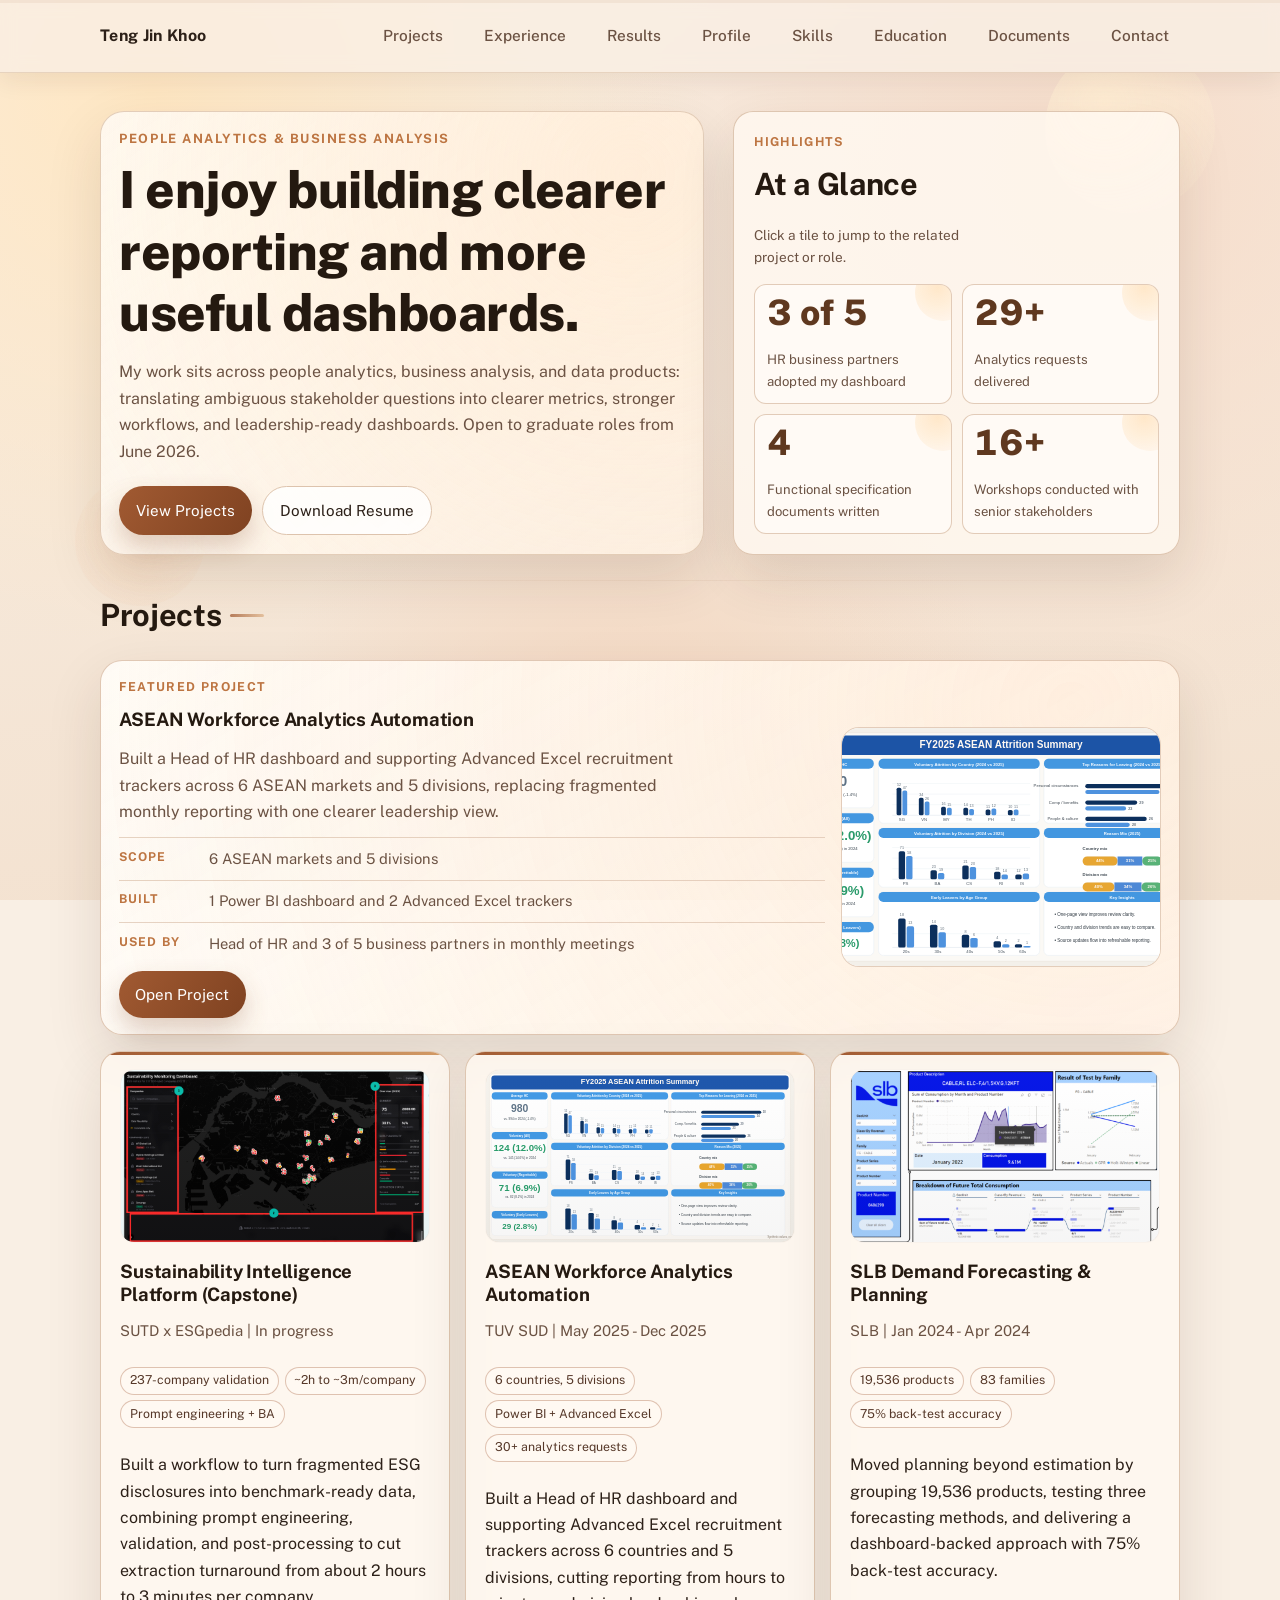
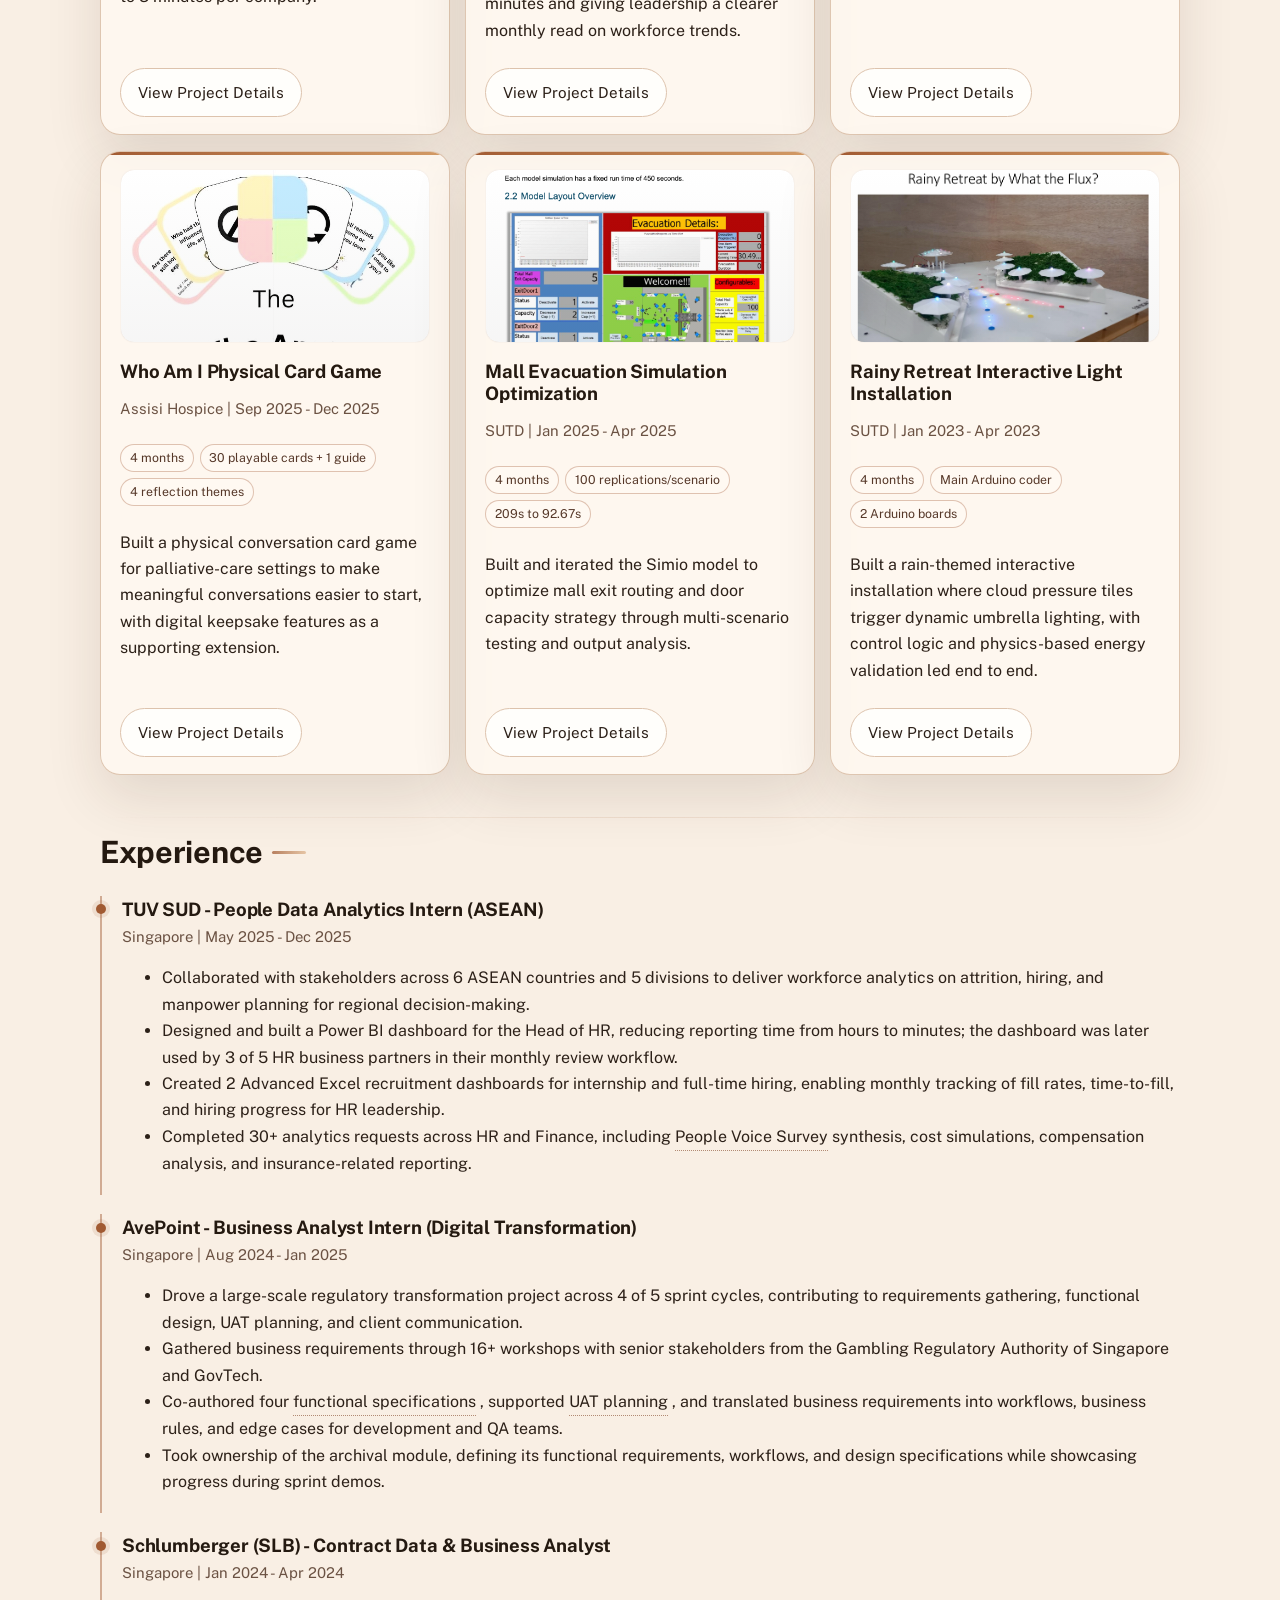
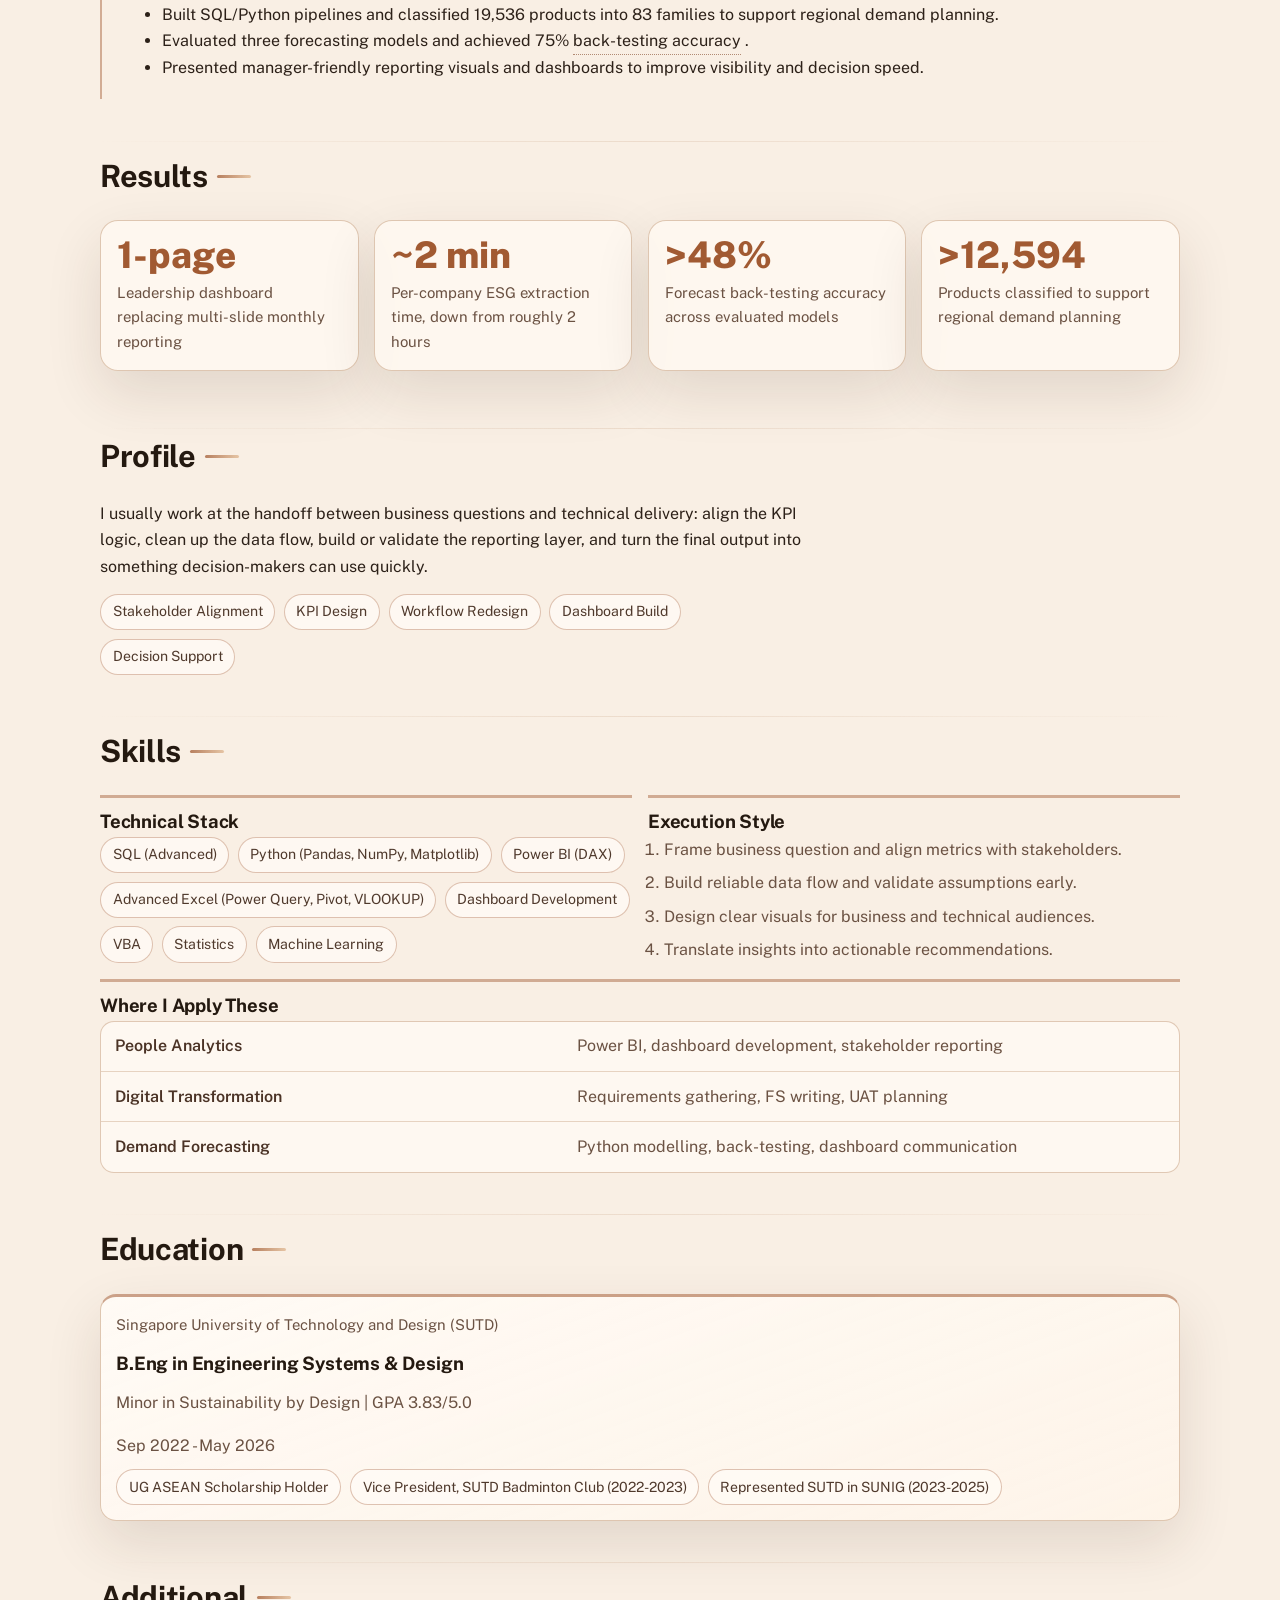
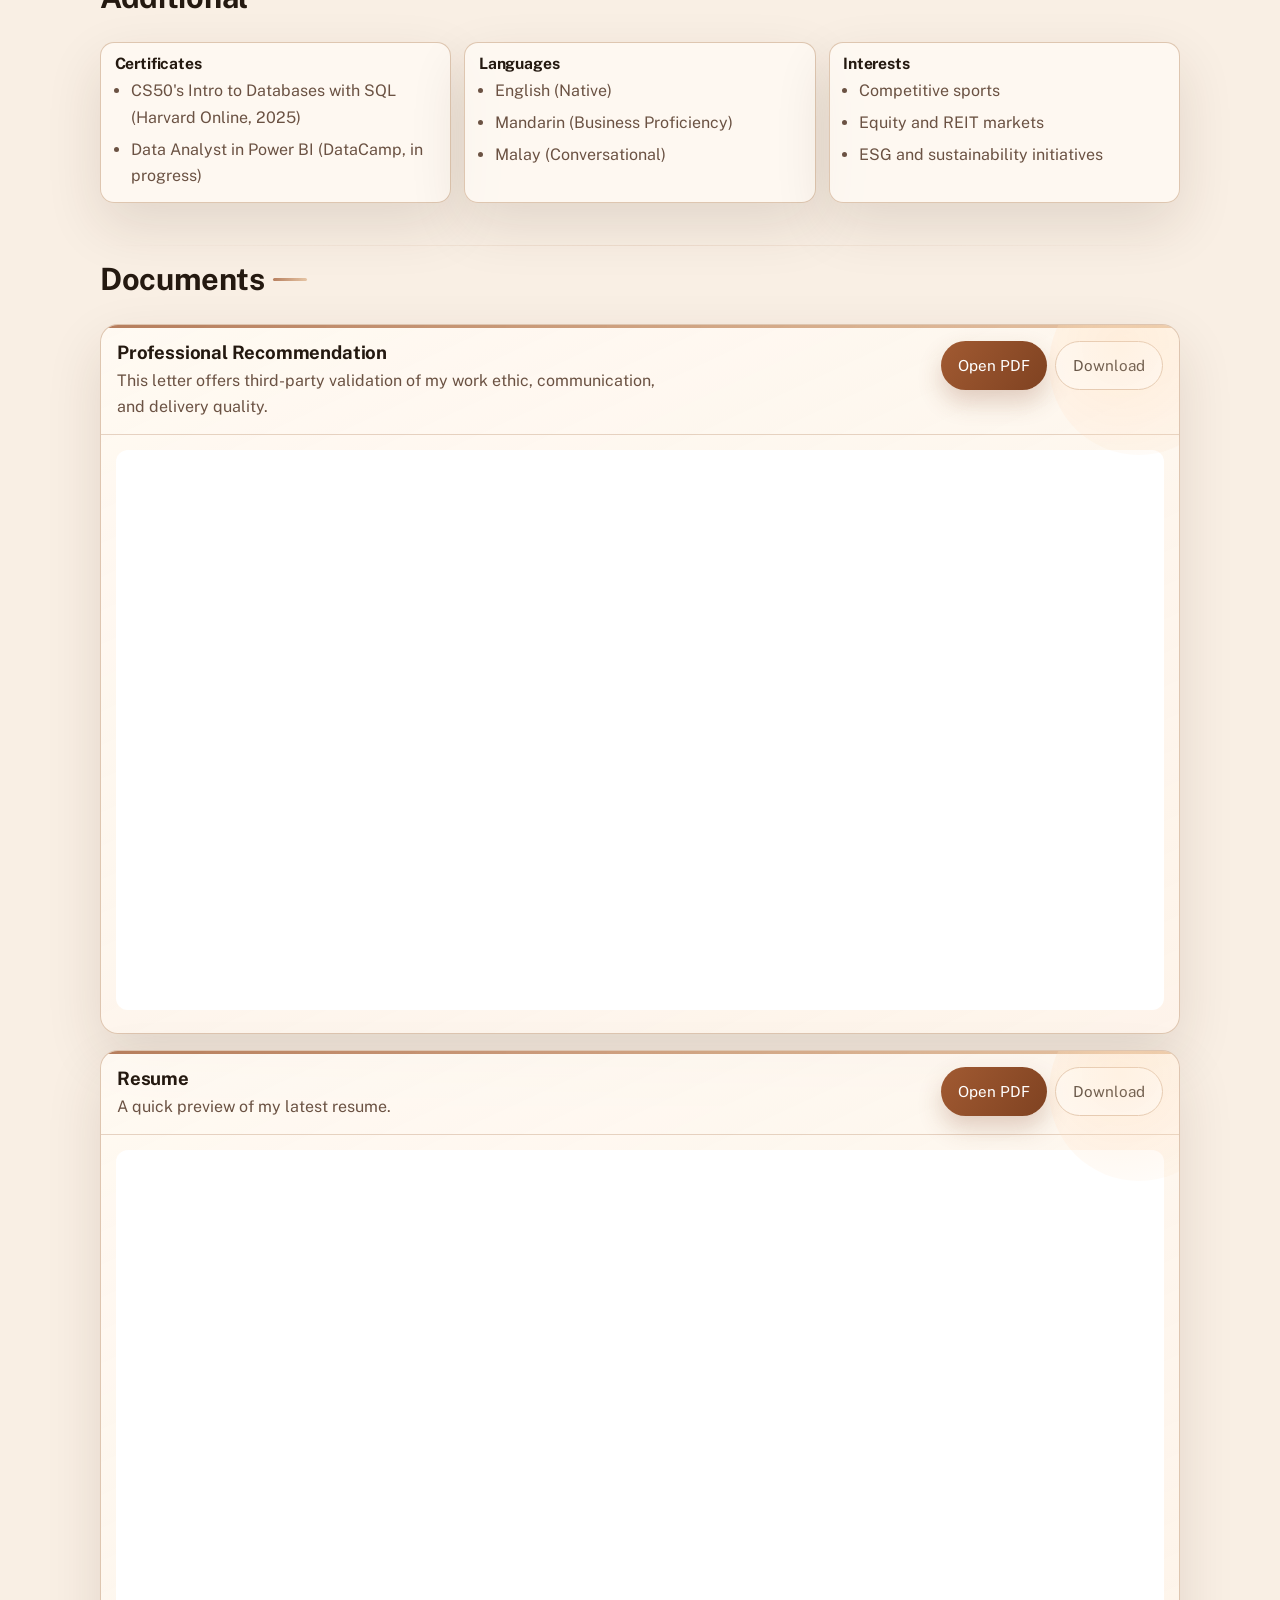
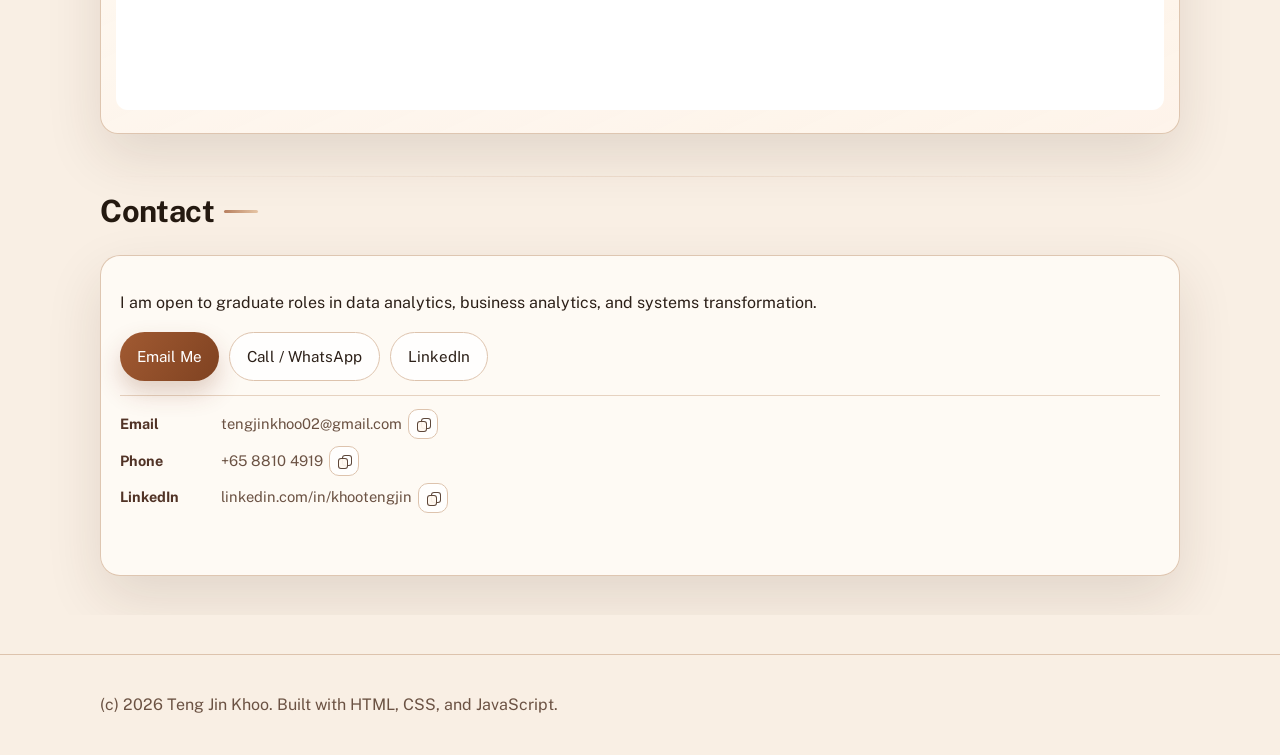
==== commit dab279af: "Version resume asset filename" ====
--- a/index.html
+++ b/index.html
@@ -62,7 +62,7 @@
             <a class="btn btn-primary" href="#projects">View Projects</a>
             <a
               class="btn btn-secondary"
-              href="assets/resume/Teng_Jin_Khoo_Resume.pdf"
+              href="assets/resume/Teng_Jin_Khoo_Resume_20260315.pdf"
               target="_blank"
               rel="noopener noreferrer"
             >
@@ -679,7 +679,7 @@
             <div class="document-actions">
               <a
                 class="btn btn-primary"
-                href="assets/resume/Teng_Jin_Khoo_Resume.pdf"
+                href="assets/resume/Teng_Jin_Khoo_Resume_20260315.pdf"
                 target="_blank"
                 rel="noopener noreferrer"
               >
@@ -687,7 +687,7 @@
               </a>
               <a
                 class="btn btn-secondary"
-                href="assets/resume/Teng_Jin_Khoo_Resume.pdf"
+                href="assets/resume/Teng_Jin_Khoo_Resume_20260315.pdf"
                 download
               >
                 Download
@@ -696,7 +696,7 @@
           </div>
           <div class="document-preview">
             <iframe
-              src="assets/resume/Teng_Jin_Khoo_Resume.pdf#view=FitH"
+              src="assets/resume/Teng_Jin_Khoo_Resume_20260315.pdf#view=FitH"
               title="Resume preview"
               loading="lazy"
             ></iframe>
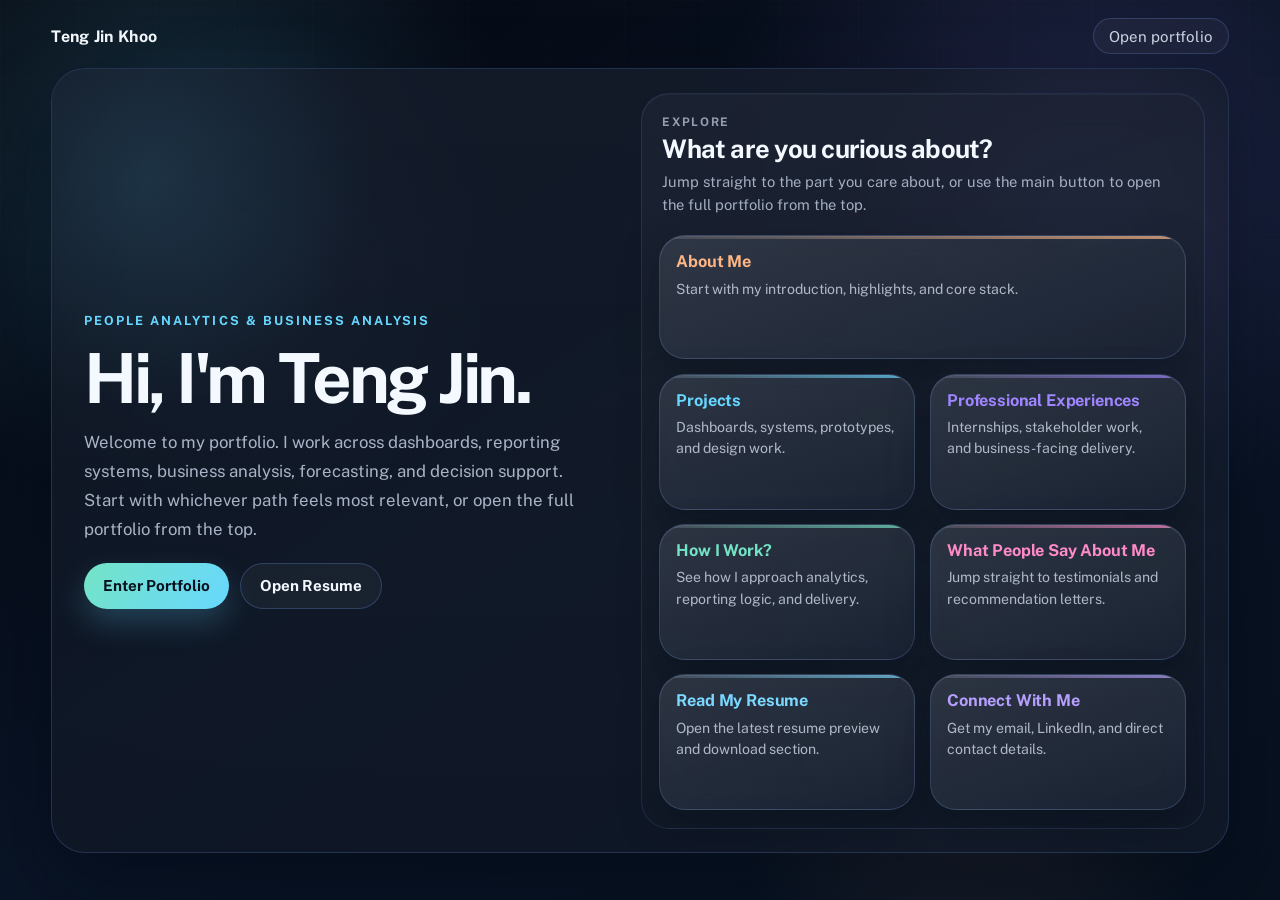
==== commit 38d00877: "Redesign landing and portfolio presentation" ====
--- a/index.html
+++ b/index.html
@@ -3,10 +3,10 @@
   <head>
     <meta charset="UTF-8" />
     <meta name="viewport" content="width=device-width, initial-scale=1.0" />
-    <title>Teng Jin Khoo | Portfolio</title>
+    <title>Teng Jin Khoo | Welcome</title>
     <meta
       name="description"
-      content="Portfolio of Teng Jin Khoo - Engineering Systems & Design undergraduate focused on analytics, digital transformation, and sustainability."
+      content="Welcome to the portfolio of Teng Jin Khoo - people analytics, business analysis, dashboards, and reporting systems."
     />
     <link rel="preconnect" href="https://fonts.googleapis.com" />
     <link rel="preconnect" href="https://fonts.gstatic.com" crossorigin />
@@ -15,899 +15,82 @@
       rel="stylesheet"
     />
     <link rel="icon" type="image/svg+xml" href="assets/favicon-tj.svg" />
-    <link rel="stylesheet" href="styles.css?v=20260315-2" />
+    <link rel="stylesheet" href="landing.css?v=20260316-12" />
   </head>
   <body>
-    <div class="page-bg" aria-hidden="true"></div>
-    <div class="scroll-progress" aria-hidden="true">
-      <span id="scroll-progress-bar"></span>
-    </div>
-    <header class="site-header">
-      <div class="container nav-wrap">
-        <a class="brand" href="./">Teng Jin Khoo</a>
-        <button
-          class="menu-toggle"
-          type="button"
-          aria-expanded="false"
-          aria-controls="site-nav"
-          aria-label="Toggle navigation"
-        >
-          Menu
-        </button>
-        <nav id="site-nav" class="site-nav">
-          <a href="#projects">Projects</a>
-          <a href="#experience">Experience</a>
-          <a href="#results">Results</a>
-          <a href="#profile">Profile</a>
-          <a href="#skills">Skills</a>
-          <a href="#education">Education</a>
-          <a href="#documents">Documents</a>
-          <a href="#contact">Contact</a>
-        </nav>
-      </div>
+    <div class="landing-page-bg" aria-hidden="true"></div>
+    <header class="landing-header">
+      <a class="landing-brand" href="index.html">Teng Jin Khoo</a>
+      <a class="landing-skip" href="portfolio.html">Open portfolio</a>
     </header>
 
-    <main id="top">
-      <section class="hero container reveal">
-        <div class="hero-copy">
-          <p class="kicker">People Analytics &amp; Business Analysis</p>
-          <h1>I enjoy building clearer reporting and more useful dashboards.</h1>
-          <p class="intro">
-            My work sits across people analytics, business analysis, and data products:
-            translating ambiguous stakeholder questions into clearer metrics, stronger
-            workflows, and leadership-ready dashboards. Open to graduate roles from June
-            2026.
+    <main class="landing-shell" id="top">
+      <section class="landing-hero" aria-label="Portfolio introduction">
+        <div class="landing-copy">
+          <p class="landing-kicker">People Analytics &amp; Business Analysis</p>
+          <h1>Hi, I'm Teng Jin.</h1>
+          <p class="landing-intro">
+            Welcome to my portfolio. I work across dashboards, reporting systems,
+            business analysis, forecasting, and decision support. Start with whichever
+            path feels most relevant, or open the full portfolio from the top.
           </p>
-          <div class="hero-actions">
-            <a class="btn btn-primary" href="#projects">View Projects</a>
+          <div class="landing-actions">
+            <a class="landing-btn landing-btn-primary" href="portfolio.html">Enter Portfolio</a>
             <a
-              class="btn btn-secondary"
+              class="landing-btn landing-btn-secondary"
               href="assets/resume/Teng_Jin_Khoo_Resume_20260315.pdf"
               target="_blank"
               rel="noopener noreferrer"
             >
-              Download Resume
+              Open Resume
             </a>
           </div>
         </div>
-        <aside class="hero-panel hero-highlights" aria-label="Highlights">
-          <p class="eyebrow">Highlights</p>
-          <h2>At a Glance</h2>
-          <p class="hero-panel-note">Click a tile to jump to the related project or role.</p>
-          <div class="highlight-grid">
-            <article
-              class="highlight-tile metric-jump"
-              data-project-link="asean-automation"
-              role="link"
-              tabindex="0"
-              aria-label="Jump to ASEAN Workforce Analytics Automation project"
-            >
-              <p class="highlight-number" data-target="3" data-prefix="" data-suffix=" of 5">3 of 5</p>
-              <p class="highlight-label">HR business partners adopted my dashboard</p>
-            </article>
-            <article
-              class="highlight-tile metric-jump"
-              data-project-link="asean-automation"
-              role="link"
-              tabindex="0"
-              aria-label="Jump to ASEAN Workforce Analytics Automation project"
-            >
-              <p class="highlight-number" data-target="30" data-prefix="" data-suffix="+">30+</p>
-              <p class="highlight-label">Analytics requests delivered</p>
-            </article>
-            <article
-              class="highlight-tile metric-jump"
-              data-jump-target="#experience-avepoint"
-              role="link"
-              tabindex="0"
-              aria-label="Jump to AvePoint role details"
-            >
-              <p class="highlight-number" data-target="4" data-prefix="" data-suffix="">4</p>
-              <p class="highlight-label">Functional specification documents written</p>
-            </article>
-            <article
-              class="highlight-tile metric-jump"
-              data-jump-target="#experience-avepoint"
-              role="link"
-              tabindex="0"
-              aria-label="Jump to AvePoint role details"
-            >
-              <p class="highlight-number" data-target="16" data-prefix="" data-suffix="+">16+</p>
-              <p class="highlight-label">Workshops conducted with senior stakeholders</p>
-            </article>
+
+        <div class="landing-field" aria-label="Choose a starting point">
+          <div class="landing-field-head">
+            <p class="landing-field-kicker">Explore</p>
+            <h2>What are you curious about?</h2>
+            <p class="landing-field-note">
+              Jump straight to the part you care about, or use the main button to open the
+              full portfolio from the top.
+            </p>
           </div>
-        </aside>
-      </section>
-
-      <section id="projects" class="section container reveal">
-        <div class="section-head">
-          <h2>Projects</h2>
-        </div>
-        <article class="featured-project-panel" aria-label="TUV SUD project summary">
-          <div class="featured-project-copy">
-            <p class="eyebrow">Featured Project</p>
-            <h3>ASEAN Workforce Analytics Automation</h3>
-            <p class="featured-project-summary">
-              Built a Head of HR dashboard and supporting Advanced Excel recruitment
-              trackers across 6 ASEAN markets and 5 divisions, replacing fragmented
-              monthly reporting with one clearer leadership view.
-            </p>
-            <dl class="featured-project-facts">
-              <div class="featured-project-fact">
-                <dt>Scope</dt>
-                <dd>6 ASEAN markets and 5 divisions</dd>
-              </div>
-              <div class="featured-project-fact">
-                <dt>Built</dt>
-                <dd>1 Power BI dashboard and 2 Advanced Excel trackers</dd>
-              </div>
-              <div class="featured-project-fact">
-                <dt>Used by</dt>
-                <dd>Head of HR and 3 of 5 business partners in monthly meetings</dd>
-              </div>
-            </dl>
-            <div class="featured-project-actions">
-              <button
-                class="btn btn-primary featured-project-trigger"
-                type="button"
-                data-project-open="asean-automation"
-              >
-                Open Project
-              </button>
-            </div>
-          </div>
-          <div class="featured-project-media">
-            <img
-              src="assets/projects/tuv-sud/tuv-attrition-onepager-public-safe.svg"
-              alt="One-page ASEAN attrition dashboard"
-              loading="lazy"
-            />
-          </div>
-        </article>
-        <div class="project-grid">
-          <article
-            id="project-esg-platform"
-            class="project"
-            data-project="esg-platform"
-            tabindex="0"
-            aria-label="Open project details for Sustainability Intelligence Platform"
-          >
-            <div class="project-visual visual-1 has-image">
-              <img
-                src="assets/projects/esg-platform/esg_hero_dashboard_focus.png"
-                alt="Sustainability dashboard interface with company-level ESG benchmarking views"
-                loading="lazy"
-              />
-            </div>
-            <h3>Sustainability Intelligence Platform (Capstone)</h3>
-            <p class="meta">SUTD x ESGpedia | In progress</p>
-            <div class="project-kpis" aria-label="Sustainability platform key figures">
-              <span>237-company validation</span>
-              <span>~2h to ~3m/company</span>
-              <span>Prompt engineering + BA</span>
-            </div>
-            <p>
-              Built a workflow to turn fragmented ESG disclosures into benchmark-ready
-              data, combining prompt engineering, validation, and post-processing to cut
-              extraction turnaround from about 2 hours to 3 minutes per company.
-            </p>
-            <button class="btn btn-secondary project-trigger" type="button">
-              View Project Details
-            </button>
-          </article>
-          <article
-            id="project-asean-automation"
-            class="project"
-            data-project="asean-automation"
-            tabindex="0"
-            aria-label="Open project details for ASEAN Workforce Analytics Automation"
-          >
-            <div class="project-visual visual-2 has-image">
-              <img
-                src="assets/projects/tuv-sud/tuv-attrition-onepager-public-safe.svg"
-                alt="One-page ASEAN attrition dashboard with country and division breakdowns"
-                loading="lazy"
-              />
-            </div>
-            <h3>ASEAN Workforce Analytics Automation</h3>
-            <p class="meta">TUV SUD | May 2025 - Dec 2025</p>
-            <div class="project-kpis" aria-label="ASEAN automation project key figures">
-              <span>6 countries, 5 divisions</span>
-              <span>Power BI + Advanced Excel</span>
-              <span>30+ analytics requests</span>
-            </div>
-            <p>
-              Built a Head of HR dashboard and supporting Advanced Excel recruitment
-              trackers across 6 countries and 5 divisions, cutting reporting from hours
-              to minutes and giving leadership a clearer monthly read on workforce
-              trends.
-            </p>
-            <button class="btn btn-secondary project-trigger" type="button">
-              View Project Details
-            </button>
-          </article>
-          <article
-            id="project-slb-forecasting"
-            class="project"
-            data-project="slb-forecasting"
-            tabindex="0"
-            aria-label="Open project details for SLB Demand Forecasting and Planning"
-          >
-            <div class="project-visual visual-3 has-image">
-              <img
-                src="assets/projects/slb/Dashboard_only.png"
-                alt="SLB forecasting dashboard with filters, demand curves, and product-family drilldowns"
-                loading="lazy"
-              />
-            </div>
-            <h3>SLB Demand Forecasting & Planning</h3>
-            <p class="meta">SLB | Jan 2024 - Apr 2024</p>
-            <div class="project-kpis" aria-label="SLB project key figures">
-              <span>19,536 products</span>
-              <span>83 families</span>
-              <span>75% back-test accuracy</span>
-            </div>
-            <p>
-              Moved planning beyond estimation by grouping 19,536 products, testing three
-              forecasting methods, and delivering a dashboard-backed approach with 75%
-              back-test accuracy.
-            </p>
-            <button class="btn btn-secondary project-trigger" type="button">
-              View Project Details
-            </button>
-          </article>
-          <article
-            id="project-who-am-i-keepsake"
-            class="project"
-            data-project="who-am-i-keepsake"
-            tabindex="0"
-            aria-label="Open project details for Who Am I physical card game project"
-          >
-            <div class="project-visual visual-6 has-image">
-              <img
-                src="assets/projects/keepsake/WhoAmICardGame.png"
-                alt="Fanned Who Am I cards showing the core deck concept"
-                loading="lazy"
-              />
-            </div>
-            <h3>Who Am I Physical Card Game</h3>
-            <p class="meta">Assisi Hospice | Sep 2025 - Dec 2025</p>
-            <div class="project-kpis" aria-label="Who Am I project key figures">
-              <span>4 months</span>
-              <span>30 playable cards + 1 guide</span>
-              <span>4 reflection themes</span>
-            </div>
-            <p>
-              Built a physical conversation card game for palliative-care settings to make
-              meaningful conversations easier to start, with digital keepsake features as a
-              supporting extension.
-            </p>
-            <button class="btn btn-secondary project-trigger" type="button">
-              View Project Details
-            </button>
-          </article>
-          <article
-            id="project-evac-sim"
-            class="project"
-            data-project="evac-sim"
-            tabindex="0"
-            aria-label="Open project details for Mall Evacuation Simulation Optimization"
-          >
-            <div class="project-visual visual-5 has-image">
-              <img
-                src="assets/projects/evac-sim/evac-hero.png"
-                alt="Simio dashboard and control panel for evacuation simulation"
-                loading="lazy"
-              />
-            </div>
-            <h3>Mall Evacuation Simulation Optimization</h3>
-            <p class="meta">SUTD | Jan 2025 - Apr 2025</p>
-            <div class="project-kpis" aria-label="Evacuation simulation key figures">
-              <span>4 months</span>
-              <span>100 replications/scenario</span>
-              <span>209s to 92.67s</span>
-            </div>
-            <p>
-              Built and iterated the Simio model to optimize mall exit routing and door
-              capacity strategy through multi-scenario testing and output analysis.
-            </p>
-            <button class="btn btn-secondary project-trigger" type="button">
-              View Project Details
-            </button>
-          </article>
-          <article
-            id="project-rainy-retreat"
-            class="project"
-            data-project="rainy-retreat"
-            tabindex="0"
-            aria-label="Open project details for Rainy Retreat Interactive Light Installation"
-          >
-            <div class="project-visual visual-4 has-image">
-              <img
-                src="assets/projects/rainy-retreat/rainy-hero.png"
-                alt="Rainy Retreat prototype with interactive cloud lights and umbrellas"
-                loading="lazy"
-              />
-            </div>
-            <h3>Rainy Retreat Interactive Light Installation</h3>
-            <p class="meta">SUTD | Jan 2023 - Apr 2023</p>
-            <div class="project-kpis" aria-label="Rainy Retreat project key figures">
-              <span>4 months</span>
-              <span>Main Arduino coder</span>
-              <span>2 Arduino boards</span>
-            </div>
-            <p>
-              Built a rain-themed interactive installation where cloud pressure tiles trigger
-              dynamic umbrella lighting, with control logic and physics-based energy
-              validation led end to end.
-            </p>
-            <button class="btn btn-secondary project-trigger" type="button">
-              View Project Details
-            </button>
-          </article>
-        </div>
-      </section>
-
-      <section id="experience" class="section container reveal">
-        <div class="section-head">
-          <h2>Experience</h2>
-        </div>
-        <div class="timeline">
-          <article id="experience-tuv" class="experience-item" tabindex="-1">
-            <h3>TUV SUD - People Data Analytics Intern (ASEAN)</h3>
-            <p class="meta">Singapore | May 2025 - Dec 2025</p>
-            <ul>
-              <li>
-                Collaborated with stakeholders across 6 ASEAN countries and 5 divisions
-                to deliver workforce analytics on attrition, hiring, and manpower
-                planning for regional decision-making.
-              </li>
-              <li>
-                Designed and built a Power BI dashboard for the Head of HR, reducing
-                reporting time from hours to minutes; the dashboard was later used by 3
-                of 5 HR business partners in their monthly review workflow.
-              </li>
-              <li>
-                Created 2 Advanced Excel recruitment dashboards for internship and full-time
-                hiring, enabling monthly tracking of fill rates, time-to-fill, and hiring
-                progress for HR leadership.
-              </li>
-              <li>
-                Completed 30+ analytics requests across HR and Finance,
-                including
-                <span
-                  class="term-tooltip"
-                  tabindex="0"
-                  data-tooltip="An employee-feedback survey used to surface sentiment, engagement, and retention issues across the region."
-                  aria-label="People Voice Survey means an employee-feedback survey used to surface sentiment, engagement, and retention issues across the region."
-                >
-                  People Voice Survey
-                </span>
-                synthesis, cost simulations, compensation analysis, and insurance-related
-                reporting.
-              </li>
-            </ul>
-          </article>
-
-          <article id="experience-avepoint" class="experience-item" tabindex="-1">
-            <h3>AvePoint - Business Analyst Intern (Digital Transformation)</h3>
-            <p class="meta">Singapore | Aug 2024 - Jan 2025</p>
-            <ul>
-              <li>
-                Drove a large-scale regulatory transformation project across 4 of 5 sprint
-                cycles, contributing to requirements gathering, functional design, UAT
-                planning, and client communication.
-              </li>
-              <li>
-                Gathered business requirements through 16+ workshops with senior
-                stakeholders from the Gambling Regulatory Authority of Singapore and
-                GovTech.
-              </li>
-              <li>
-                Co-authored four
-                <span
-                  class="term-tooltip"
-                  tabindex="0"
-                  data-tooltip="Detailed requirement documents that define expected workflows, rules, and system behavior for development and QA."
-                  aria-label="Functional specifications means detailed requirement documents that define expected workflows, rules, and system behavior for development and QA."
-                >
-                  functional specifications
-                </span>
-                , supported
-                <span
-                  class="term-tooltip"
-                  tabindex="0"
-                  data-tooltip="User acceptance testing planning to confirm the delivered workflow works for the business before release."
-                  aria-label="UAT planning means user acceptance testing planning to confirm the delivered workflow works for the business before release."
-                >
-                  UAT planning
-                </span>
-                , and
-                translated business requirements into workflows, business rules, and edge
-                cases for development and QA teams.
-              </li>
-              <li>
-                Took ownership of the archival module, defining its functional
-                requirements, workflows, and design specifications while showcasing
-                progress during sprint demos.
-              </li>
-            </ul>
-          </article>
-
-          <article id="experience-slb" class="experience-item" tabindex="-1">
-            <h3>Schlumberger (SLB) - Contract Data & Business Analyst</h3>
-            <p class="meta">Singapore | Jan 2024 - Apr 2024</p>
-            <ul>
-              <li>
-                Built SQL/Python pipelines and classified 19,536 products into 83 families
-                to support regional demand planning.
-              </li>
-              <li>
-                Evaluated three forecasting models and achieved 75%
-                <span
-                  class="term-tooltip"
-                  tabindex="0"
-                  data-tooltip="Accuracy measured by testing forecast performance on historical data before using the model for forward planning."
-                  aria-label="Back-testing accuracy means accuracy measured by testing forecast performance on historical data before using the model for forward planning."
-                >
-                  back-testing accuracy
-                </span>
-                .
-              </li>
-              <li>
-                Presented manager-friendly reporting visuals and dashboards to improve
-                visibility and decision speed.
-              </li>
-            </ul>
-          </article>
-        </div>
-      </section>
-
-      <section id="results" class="section container reveal">
-        <div class="section-head">
-          <h2>Results</h2>
-        </div>
-        <div class="metrics-grid">
-          <article
-            class="metric-card metric-jump"
-            data-project-link="asean-automation"
-            role="link"
-            tabindex="0"
-            aria-label="Jump to ASEAN Workforce Analytics Automation project"
-          >
-            <p class="metric-number" data-target="1" data-prefix="" data-suffix="-page">1-page</p>
-            <p class="metric-label">Leadership dashboard replacing multi-slide monthly reporting</p>
-          </article>
-          <article
-            class="metric-card metric-jump"
-            data-project-link="esg-platform"
-            role="link"
-            tabindex="0"
-            aria-label="Jump to Sustainability Intelligence Platform project"
-          >
-            <p class="metric-number" data-target="3" data-prefix="~" data-suffix=" min">~3 min</p>
-            <p class="metric-label">Per-company ESG extraction time, down from roughly 2 hours</p>
-          </article>
-          <article
-            class="metric-card metric-jump"
-            data-project-link="slb-forecasting"
-            role="link"
-            tabindex="0"
-            aria-label="Jump to SLB Demand Forecasting and Planning project"
-          >
-            <p class="metric-number" data-target="75" data-prefix=">" data-suffix="%">&gt;75%</p>
-            <p class="metric-label">Forecast back-testing accuracy across evaluated models</p>
-          </article>
-          <article
-            class="metric-card metric-jump"
-            data-project-link="slb-forecasting"
-            role="link"
-            tabindex="0"
-            aria-label="Jump to SLB Demand Forecasting and Planning project"
-          >
-            <p class="metric-number" data-target="19500" data-prefix=">" data-suffix="">&gt;19,500</p>
-            <p class="metric-label">Products classified to support regional demand planning</p>
-          </article>
-        </div>
-      </section>
-
-      <section id="profile" class="section container reveal">
-        <div class="section-head">
-          <h2>Profile</h2>
-        </div>
-        <div class="about-layout">
-          <p>
-            I usually work at the handoff between business questions and technical
-            delivery: align the KPI logic, clean up the data flow, build or validate the
-            reporting layer, and turn the final output into something decision-makers can
-            use quickly.
-          </p>
-          <div class="about-focus">
-            <span class="chip">Stakeholder Alignment</span>
-            <span class="chip">KPI Design</span>
-            <span class="chip">Workflow Redesign</span>
-            <span class="chip">Dashboard Build</span>
-            <span class="chip">Decision Support</span>
+          <div class="landing-bubble-grid">
+            <a class="entry-bubble bubble-about bubble-wide" href="portfolio.html">
+              <strong>About Me</strong>
+              <span>Start with my introduction, highlights, and core stack.</span>
+            </a>
+            <a class="entry-bubble bubble-projects" href="portfolio.html#projects">
+              <strong>Projects</strong>
+              <span>Dashboards, systems, prototypes, and design work.</span>
+            </a>
+            <a class="entry-bubble bubble-experience" href="portfolio.html#experience">
+              <strong>Professional Experiences</strong>
+              <span>Internships, stakeholder work, and business-facing delivery.</span>
+            </a>
+            <a class="entry-bubble bubble-how-work" href="portfolio.html#skills">
+              <strong>How I Work?</strong>
+              <span>See how I approach analytics, reporting logic, and delivery.</span>
+            </a>
+            <a class="entry-bubble bubble-testimonial" href="portfolio.html#testimonial-document">
+              <strong>What People Say About Me</strong>
+              <span>Jump straight to testimonials and recommendation letters.</span>
+            </a>
+            <a class="entry-bubble bubble-resume" href="portfolio.html#resume-document">
+              <strong>Read My Resume</strong>
+              <span>Open the latest resume preview and download section.</span>
+            </a>
+            <a class="entry-bubble bubble-contact" href="portfolio.html#contact">
+              <strong>Connect With Me</strong>
+              <span>Get my email, LinkedIn, and direct contact details.</span>
+            </a>
           </div>
         </div>
       </section>
+    </main>
+    <div class="landing-transition-layer" aria-hidden="true"></div>
 
-      <section id="skills" class="section container reveal">
-        <div class="section-head">
-          <h2>Skills</h2>
-        </div>
-        <div class="toolbox-layout">
-          <article class="toolbox-column">
-            <h3>Technical Stack</h3>
-            <div class="chip-group">
-              <span class="chip">SQL (Advanced)</span>
-              <span class="chip">Python (Pandas, NumPy, Matplotlib)</span>
-              <span class="chip">Power BI (DAX)</span>
-              <span class="chip">Advanced Excel (Power Query, Pivot, VLOOKUP)</span>
-              <span class="chip">Dashboard Development</span>
-              <span class="chip">VBA</span>
-              <span class="chip">Statistics</span>
-              <span class="chip">Machine Learning</span>
-            </div>
-          </article>
-          <article class="toolbox-column">
-            <h3>Execution Style</h3>
-            <ol class="workflow-list">
-              <li>Frame business question and align metrics with stakeholders.</li>
-              <li>Build reliable data flow and validate assumptions early.</li>
-              <li>Design clear visuals for business and technical audiences.</li>
-              <li>Translate insights into actionable recommendations.</li>
-            </ol>
-          </article>
-          <article class="toolbox-column toolbox-column-wide">
-            <h3>Where I Apply These</h3>
-            <div class="toolbox-matrix">
-              <div class="toolbox-row">
-                <p>People Analytics</p>
-                <p>Power BI, dashboard development, stakeholder reporting</p>
-              </div>
-              <div class="toolbox-row">
-                <p>Digital Transformation</p>
-                <p>Requirements gathering, FS writing, UAT planning</p>
-              </div>
-              <div class="toolbox-row">
-                <p>Demand Forecasting</p>
-                <p>Python modelling, back-testing, dashboard communication</p>
-              </div>
-            </div>
-          </article>
-        </div>
-      </section>
-
-      <section id="education" class="section container reveal">
-        <div class="section-head">
-          <h2>Education</h2>
-        </div>
-        <div class="education-layout compact-education">
-          <article class="education-main">
-            <p class="meta">Singapore University of Technology and Design (SUTD)</p>
-            <h3>B.Eng in Engineering Systems & Design</h3>
-            <p class="small">Minor in Sustainability by Design | GPA 3.83/5.0</p>
-            <p class="small">Sep 2022 - May 2026</p>
-            <div class="academic-highlights">
-              <p class="academic-pill">UG ASEAN Scholarship Holder</p>
-              <p class="academic-pill">Vice President, SUTD Badminton Club (2022-2023)</p>
-              <p class="academic-pill">Represented SUTD in SUNIG (2023-2025)</p>
-            </div>
-          </article>
-        </div>
-      </section>
-
-      <section id="additional" class="section container reveal">
-        <div class="section-head">
-          <h2>Additional</h2>
-        </div>
-        <div class="additional-grid">
-          <article class="credential-tile">
-            <h3>Certificates</h3>
-            <ul class="simple-list">
-              <li>CS50's Intro to Databases with SQL (Harvard Online, 2025)</li>
-              <li>Data Analyst in Power BI (DataCamp, in progress)</li>
-            </ul>
-          </article>
-          <article class="credential-tile">
-            <h3>Languages</h3>
-            <ul class="simple-list">
-              <li>English (Native)</li>
-              <li>Mandarin (Business Proficiency)</li>
-              <li>Malay (Conversational)</li>
-            </ul>
-          </article>
-          <article class="credential-tile">
-            <h3>Interests</h3>
-            <ul class="simple-list">
-              <li>Competitive sports</li>
-              <li>Equity and REIT markets</li>
-              <li>ESG and sustainability initiatives</li>
-            </ul>
-          </article>
-        </div>
-      </section>
-
-      <section id="documents" class="section container reveal">
-        <div class="section-head">
-          <h2>Documents</h2>
-        </div>
-        <article class="document-shell">
-          <div class="document-header">
-            <div>
-              <h3>Professional Recommendation</h3>
-              <p>
-                This letter offers third-party validation of my work ethic, communication,
-                and delivery quality.
-              </p>
-            </div>
-            <div class="document-actions">
-              <a
-                class="btn btn-primary"
-                href="assets/recommendation/Khoo_Teng_Jin_Recommendation_Letter.pdf"
-                target="_blank"
-                rel="noopener noreferrer"
-              >
-                Open PDF
-              </a>
-              <a
-                class="btn btn-secondary"
-                href="assets/recommendation/Khoo_Teng_Jin_Recommendation_Letter.pdf"
-                download
-              >
-                Download
-              </a>
-            </div>
-          </div>
-          <div class="document-preview">
-            <iframe
-              src="assets/recommendation/Khoo_Teng_Jin_Recommendation_Letter.pdf#view=FitH"
-              title="Recommendation letter preview"
-              loading="lazy"
-            ></iframe>
-          </div>
-        </article>
-        <article class="document-shell">
-          <div class="document-header">
-            <div>
-              <h3>Resume</h3>
-              <p>
-                A quick preview of my latest resume.
-              </p>
-            </div>
-            <div class="document-actions">
-              <a
-                class="btn btn-primary"
-                href="assets/resume/Teng_Jin_Khoo_Resume_20260315.pdf"
-                target="_blank"
-                rel="noopener noreferrer"
-              >
-                Open PDF
-              </a>
-              <a
-                class="btn btn-secondary"
-                href="assets/resume/Teng_Jin_Khoo_Resume_20260315.pdf"
-                download
-              >
-                Download
-              </a>
-            </div>
-          </div>
-          <div class="document-preview">
-            <iframe
-              src="assets/resume/Teng_Jin_Khoo_Resume_20260315.pdf#view=FitH"
-              title="Resume preview"
-              loading="lazy"
-            ></iframe>
-          </div>
-        </article>
-      </section>
-
-      <section id="contact" class="section container reveal">
-        <div class="section-head">
-          <h2>Contact</h2>
-        </div>
-        <div class="contact-panel">
-          <p>
-            I am open to graduate roles in data analytics, business analytics, and systems
-            transformation.
-          </p>
-          <div class="contact-actions">
-            <a class="btn btn-primary" href="mailto:tengjinkhoo02@gmail.com">Email Me</a>
-            <a class="btn btn-secondary" href="tel:+6588104919">Call / WhatsApp</a>
-            <a
-              class="btn btn-secondary"
-              href="https://www.linkedin.com/in/khootengjin"
-              target="_blank"
-              rel="noopener noreferrer"
-            >
-              LinkedIn
-            </a>
-          </div>
-          <div class="contact-details" aria-label="Direct contact details">
-            <p class="contact-detail-row">
-              <span class="contact-label">Email</span>
-              <span class="contact-value-wrap">
-                <span class="contact-value">tengjinkhoo02@gmail.com</span>
-                <button
-                  class="btn btn-secondary copy-inline-btn"
-                  type="button"
-                  data-copy-text="tengjinkhoo02@gmail.com"
-                  data-copy-label="Email"
-                  aria-label="Copy email"
-                  title="Copy email"
-                >
-                  <span class="sr-only">Copy email</span>
-                </button>
-              </span>
-            </p>
-            <p class="contact-detail-row">
-              <span class="contact-label">Phone</span>
-              <span class="contact-value-wrap">
-                <span class="contact-value">+65 8810 4919</span>
-                <button
-                  class="btn btn-secondary copy-inline-btn"
-                  type="button"
-                  data-copy-text="+6588104919"
-                  data-copy-label="Phone"
-                  aria-label="Copy phone number"
-                  title="Copy phone number"
-                >
-                  <span class="sr-only">Copy phone number</span>
-                </button>
-              </span>
-            </p>
-            <p class="contact-detail-row">
-              <span class="contact-label">LinkedIn</span>
-              <span class="contact-value-wrap">
-                <span class="contact-value">linkedin.com/in/khootengjin</span>
-                <button
-                  class="btn btn-secondary copy-inline-btn"
-                  type="button"
-                  data-copy-text="https://www.linkedin.com/in/khootengjin"
-                  data-copy-label="LinkedIn URL"
-                  aria-label="Copy LinkedIn URL"
-                  title="Copy LinkedIn URL"
-                >
-                  <span class="sr-only">Copy LinkedIn URL</span>
-                </button>
-              </span>
-            </p>
-          </div>
-          <p id="copy-status" aria-live="polite"></p>
-        </div>
-      </section>
-
-      <dialog id="project-dialog" class="project-dialog">
-        <div class="dialog-header">
-          <p class="eyebrow" id="dialog-context">Project Details</p>
-          <button class="dialog-close" type="button" aria-label="Close project details">
-            Close
-          </button>
-        </div>
-        <h3 id="dialog-title">Project Overview</h3>
-        <p class="meta" id="dialog-summary"></p>
-        <div class="dialog-stats" id="dialog-stats" hidden></div>
-        <div class="dialog-layout">
-          <div class="dialog-story">
-            <div class="dialog-tablist" role="tablist" aria-label="Project narrative">
-              <button
-                class="dialog-tab is-active"
-                id="dialog-tab-problem"
-                type="button"
-                role="tab"
-                aria-selected="true"
-                aria-controls="dialog-panel-problem"
-                data-dialog-tab="problem"
-              >
-                Problem
-              </button>
-              <button
-                class="dialog-tab"
-                id="dialog-tab-action"
-                type="button"
-                role="tab"
-                aria-selected="false"
-                aria-controls="dialog-panel-action"
-                data-dialog-tab="action"
-                tabindex="-1"
-              >
-                Action
-              </button>
-              <button
-                class="dialog-tab"
-                id="dialog-tab-result"
-                type="button"
-                role="tab"
-                aria-selected="false"
-                aria-controls="dialog-panel-result"
-                data-dialog-tab="result"
-                tabindex="-1"
-              >
-                Result
-              </button>
-            </div>
-            <div class="dialog-tab-panels">
-              <section
-                class="dialog-tab-panel is-active"
-                id="dialog-panel-problem"
-                role="tabpanel"
-                aria-labelledby="dialog-tab-problem"
-              >
-                <p id="dialog-challenge"></p>
-              </section>
-              <section
-                class="dialog-tab-panel"
-                id="dialog-panel-action"
-                role="tabpanel"
-                aria-labelledby="dialog-tab-action"
-                hidden
-              >
-                <p id="dialog-action"></p>
-              </section>
-              <section
-                class="dialog-tab-panel"
-                id="dialog-panel-result"
-                role="tabpanel"
-                aria-labelledby="dialog-tab-result"
-                hidden
-              >
-                <p id="dialog-impact"></p>
-              </section>
-            </div>
-            <div class="dialog-grid dialog-grid-support">
-              <article class="dialog-block">
-                <h4>Tools</h4>
-                <div class="dialog-tools" id="dialog-tools"></div>
-              </article>
-              <details class="dialog-details" id="dialog-details" hidden>
-                <summary>
-                  <span class="dialog-details-label dialog-details-label-closed">Show supporting detail</span>
-                  <span class="dialog-details-label dialog-details-label-open">Hide supporting detail</span>
-                </summary>
-                <ul class="dialog-list" id="dialog-list"></ul>
-              </details>
-            </div>
-          </div>
-          <div class="dialog-media-layout" id="dialog-media-layout" hidden>
-            <div class="dialog-media-stage" id="dialog-media-stage"></div>
-            <div class="dialog-media-thumbs" id="dialog-media-thumbs" hidden></div>
-          </div>
-        </div>
-      </dialog>
-
-      <dialog
-        id="snippet-lightbox"
-        class="snippet-lightbox"
-        aria-label="Expanded project snippet"
-      >
-        <div class="snippet-lightbox-panel" role="dialog" aria-modal="true">
-          <button
-            class="snippet-lightbox-close"
-            id="snippet-lightbox-close"
-            type="button"
-            aria-label="Close expanded image"
-          >
-            Close
-          </button>
-          <img id="snippet-lightbox-image" src="" alt="" loading="lazy" />
-          <p id="snippet-lightbox-caption" class="snippet-lightbox-caption"></p>
-        </div>
-      </dialog>
-    </main>
-
-    <footer class="site-footer">
-      <div class="container">
-        <p>(c) <span id="year"></span> Teng Jin Khoo. Built with HTML, CSS, and JavaScript.</p>
-      </div>
-    </footer>
-
-    <button id="back-to-top" class="back-to-top" type="button" aria-label="Back to top">
-      <span class="back-to-top-icon" aria-hidden="true"></span>
-      <span class="back-to-top-label">Back to top</span>
-    </button>
-
-    <script src="script.js?v=20260315-2"></script>
+    <script src="landing.js?v=20260316-7"></script>
   </body>
 </html>
--- a/landing.css
+++ b/landing.css
@@ -0,0 +1,555 @@
+:root {
+  --bg: #050914;
+  --bg-alt: #0a1426;
+  --panel: rgba(15, 23, 40, 0.78);
+  --panel-strong: rgba(12, 20, 36, 0.9);
+  --panel-soft: rgba(255, 255, 255, 0.06);
+  --line: rgba(122, 168, 255, 0.18);
+  --line-strong: rgba(122, 168, 255, 0.28);
+  --text: #f4f8ff;
+  --muted: rgba(212, 224, 244, 0.78);
+  --muted-strong: rgba(226, 234, 247, 0.9);
+  --cyan: #67d7ff;
+  --mint: #74e4c6;
+  --violet: #9f85ff;
+  --peach: #ffb685;
+  --pink: #ff8bc8;
+  --shadow: 0 28px 72px rgba(3, 8, 18, 0.48);
+}
+
+* {
+  box-sizing: border-box;
+}
+
+html,
+body {
+  margin: 0;
+  padding: 0;
+  min-height: 100%;
+}
+
+body {
+  font-family: "Public Sans", "Segoe UI", sans-serif;
+  color: var(--text);
+  background: var(--bg);
+  overflow-x: hidden;
+}
+
+body.is-entering {
+  overflow: hidden;
+}
+
+body.is-entering .landing-shell {
+  opacity: 0;
+  transform: translateY(18px) scale(0.985);
+}
+
+body.is-entering .landing-header {
+  opacity: 0.15;
+  transform: translateY(-6px);
+  transition: opacity 260ms ease, transform 260ms ease;
+}
+
+::selection {
+  background: rgba(103, 215, 255, 0.28);
+  color: #ffffff;
+}
+
+.landing-page-bg {
+  position: fixed;
+  inset: 0;
+  z-index: -2;
+  background:
+    radial-gradient(circle at 12% 16%, rgba(103, 215, 255, 0.16), rgba(103, 215, 255, 0) 26%),
+    radial-gradient(circle at 84% 18%, rgba(159, 133, 255, 0.16), rgba(159, 133, 255, 0) 28%),
+    radial-gradient(circle at 76% 82%, rgba(255, 182, 133, 0.12), rgba(255, 182, 133, 0) 22%),
+    linear-gradient(150deg, #04070f 0%, #091426 55%, #07111f 100%);
+}
+
+.landing-page-bg::before,
+.landing-page-bg::after {
+  content: "";
+  position: absolute;
+  inset: 0;
+}
+
+.landing-page-bg::before {
+  background-image:
+    linear-gradient(rgba(255, 255, 255, 0.02) 1px, transparent 1px),
+    linear-gradient(90deg, rgba(255, 255, 255, 0.02) 1px, transparent 1px);
+  background-size: 78px 78px;
+  mask-image: linear-gradient(180deg, rgba(0, 0, 0, 0.68), rgba(0, 0, 0, 0));
+}
+
+.landing-page-bg::after {
+  background:
+    radial-gradient(circle at 20% 30%, rgba(103, 215, 255, 0.18), rgba(103, 215, 255, 0) 20%),
+    radial-gradient(circle at 78% 72%, rgba(159, 133, 255, 0.16), rgba(159, 133, 255, 0) 18%);
+  filter: blur(26px);
+  animation: bgDrift 16s ease-in-out infinite;
+}
+
+.landing-header {
+  position: relative;
+  z-index: 2;
+  width: min(1180px, 92vw);
+  margin: 0 auto;
+  padding: 1.15rem 0 0;
+  display: flex;
+  align-items: center;
+  justify-content: space-between;
+  gap: 1rem;
+  transition: opacity 260ms ease, transform 260ms ease;
+}
+
+.landing-brand,
+.landing-skip,
+.landing-btn,
+.entry-bubble {
+  text-decoration: none;
+}
+
+.landing-brand {
+  color: #f7fbff;
+  font-weight: 700;
+  letter-spacing: 0.02em;
+}
+
+.landing-skip {
+  display: inline-flex;
+  align-items: center;
+  gap: 0.45rem;
+  padding: 0.52rem 0.92rem;
+  border-radius: 999px;
+  border: 1px solid rgba(122, 168, 255, 0.22);
+  background: rgba(255, 255, 255, 0.04);
+  color: var(--muted-strong);
+  font-size: 0.94rem;
+  transition: transform 180ms ease, border-color 180ms ease, background 180ms ease;
+}
+
+.landing-skip:hover,
+.landing-skip:focus-visible {
+  transform: translateY(-1px);
+  border-color: rgba(103, 215, 255, 0.44);
+  background: rgba(103, 215, 255, 0.08);
+}
+
+.landing-shell {
+  width: min(1180px, 92vw);
+  margin: 0 auto;
+  min-height: calc(100svh - 72px);
+  display: grid;
+  align-items: center;
+  padding: 0.9rem 0 1.8rem;
+  transition: opacity 280ms ease, transform 280ms ease;
+  position: relative;
+  z-index: 2;
+}
+
+.landing-hero {
+  position: relative;
+  display: grid;
+  grid-template-columns: minmax(0, 0.98fr) minmax(0, 1.02fr);
+  gap: 1.45rem;
+  min-height: clamp(640px, 80svh, 780px);
+  padding: 1.45rem;
+  border-radius: 34px;
+  border: 1px solid var(--line);
+  background:
+    linear-gradient(180deg, rgba(255, 255, 255, 0.04), rgba(255, 255, 255, 0.02)),
+    linear-gradient(145deg, rgba(8, 16, 30, 0.92), rgba(12, 21, 38, 0.82));
+  box-shadow: var(--shadow);
+  overflow: hidden;
+}
+
+.landing-hero::before {
+  content: "";
+  position: absolute;
+  inset: 0;
+  background:
+    radial-gradient(circle at 8% 14%, rgba(103, 215, 255, 0.12), rgba(103, 215, 255, 0) 18%),
+    radial-gradient(circle at 88% 22%, rgba(159, 133, 255, 0.12), rgba(159, 133, 255, 0) 20%);
+  pointer-events: none;
+}
+
+.landing-copy,
+.landing-field {
+  position: relative;
+  z-index: 1;
+}
+
+.landing-copy {
+  display: flex;
+  flex-direction: column;
+  justify-content: center;
+  gap: 1.05rem;
+  padding: 0.65rem 0.7rem 0.65rem 0.55rem;
+}
+
+.landing-kicker {
+  margin: 0;
+  color: var(--cyan);
+  text-transform: uppercase;
+  letter-spacing: 0.16em;
+  font-size: 0.79rem;
+  font-weight: 700;
+}
+
+.landing-copy h1 {
+  margin: 0;
+  font-size: clamp(2.95rem, 5.4vw, 5.25rem);
+  line-height: 0.96;
+  letter-spacing: -0.05em;
+  text-wrap: balance;
+}
+
+.landing-intro {
+  margin: 0;
+  max-width: 54ch;
+  color: var(--muted);
+  font-size: 1.05rem;
+  line-height: 1.72;
+}
+
+.landing-actions {
+  display: flex;
+  flex-wrap: wrap;
+  gap: 0.72rem;
+  margin-top: 0.15rem;
+}
+
+.landing-btn {
+  display: inline-flex;
+  align-items: center;
+  justify-content: center;
+  padding: 0.84rem 1.18rem;
+  border-radius: 999px;
+  font-weight: 700;
+  font-size: 0.95rem;
+  transition: transform 180ms ease, box-shadow 180ms ease, border-color 180ms ease, background 180ms ease;
+}
+
+.landing-btn:hover,
+.landing-btn:focus-visible {
+  transform: translateY(-2px);
+}
+
+.landing-btn-primary {
+  color: #07111d;
+  background: linear-gradient(125deg, var(--mint), var(--cyan));
+  box-shadow: 0 14px 30px rgba(103, 215, 255, 0.22);
+}
+
+.landing-btn-secondary {
+  color: var(--text);
+  background: rgba(255, 255, 255, 0.04);
+  border: 1px solid rgba(122, 168, 255, 0.24);
+}
+
+.landing-field {
+  align-self: stretch;
+  display: flex;
+  flex-direction: column;
+  gap: 1rem;
+  padding: 1.1rem;
+  border-radius: 28px;
+  border: 1px solid rgba(122, 168, 255, 0.14);
+  background:
+    linear-gradient(160deg, rgba(255, 255, 255, 0.06), rgba(255, 255, 255, 0.02)),
+    rgba(10, 18, 34, 0.58);
+  box-shadow: inset 0 1px 0 rgba(255, 255, 255, 0.03);
+  backdrop-filter: blur(16px);
+}
+
+.landing-field-head {
+  display: grid;
+  gap: 0.4rem;
+  padding: 0.25rem 0.2rem 0.2rem;
+}
+
+.landing-field-kicker {
+  margin: 0;
+  color: rgba(212, 224, 244, 0.66);
+  text-transform: uppercase;
+  letter-spacing: 0.14em;
+  font-size: 0.74rem;
+  font-weight: 700;
+}
+
+.landing-field-head h2 {
+  margin: 0;
+  font-size: clamp(1.35rem, 2vw, 1.8rem);
+  line-height: 1.08;
+  letter-spacing: -0.03em;
+}
+
+.landing-field-note {
+  margin: 0;
+  color: rgba(212, 224, 244, 0.74);
+  font-size: 0.92rem;
+  line-height: 1.58;
+}
+
+.landing-bubble-grid {
+  display: grid;
+  grid-template-columns: repeat(2, minmax(0, 1fr));
+  grid-template-areas:
+    "about about"
+    "projects experience"
+    "howwork testimonial"
+    "resume contact";
+  gap: 0.9rem;
+  align-content: start;
+  flex: 1;
+}
+
+.entry-bubble {
+  position: relative;
+  display: grid;
+  gap: 0.42rem;
+  align-content: start;
+  min-height: 136px;
+  padding: 1rem 1.02rem 1.06rem;
+  border-radius: 26px;
+  border: 1px solid rgba(138, 178, 255, 0.2);
+  background:
+    linear-gradient(160deg, rgba(255, 255, 255, 0.12), rgba(255, 255, 255, 0.04)),
+    rgba(16, 25, 43, 0.76);
+  box-shadow:
+    0 18px 40px rgba(4, 9, 18, 0.34),
+    inset 0 1px 0 rgba(255, 255, 255, 0.08);
+  backdrop-filter: blur(12px);
+  color: var(--text);
+  overflow: hidden;
+  transition: transform 180ms ease, border-color 180ms ease, box-shadow 180ms ease, background 180ms ease;
+}
+
+.entry-bubble::after {
+  content: "";
+  position: absolute;
+  inset: 0 0 auto 0;
+  height: 3px;
+  background: linear-gradient(90deg, rgba(255, 255, 255, 0.14), currentColor);
+  opacity: 0.72;
+}
+
+.entry-bubble strong {
+  position: relative;
+  z-index: 1;
+  font-size: 1.02rem;
+  line-height: 1.2;
+  letter-spacing: -0.01em;
+}
+
+.entry-bubble span {
+  position: relative;
+  z-index: 1;
+  color: rgba(219, 229, 244, 0.76);
+  font-size: 0.88rem;
+  line-height: 1.52;
+}
+
+.entry-bubble:hover,
+.entry-bubble:focus-visible {
+  transform: translateY(-4px);
+  border-color: rgba(103, 215, 255, 0.38);
+  box-shadow:
+    0 22px 44px rgba(4, 9, 18, 0.4),
+    0 0 0 5px rgba(103, 215, 255, 0.08);
+}
+
+.bubble-wide {
+  grid-column: 1 / -1;
+  min-height: 124px;
+}
+
+.bubble-about {
+  grid-area: about;
+  color: var(--peach);
+}
+
+.bubble-projects {
+  grid-area: projects;
+  color: var(--cyan);
+}
+
+.bubble-experience {
+  grid-area: experience;
+  color: var(--violet);
+}
+
+.bubble-how-work {
+  grid-area: howwork;
+  color: var(--mint);
+}
+
+.bubble-testimonial {
+  grid-area: testimonial;
+  color: var(--pink);
+}
+
+.bubble-resume {
+  grid-area: resume;
+  color: #7bd8ff;
+}
+
+.bubble-contact {
+  grid-area: contact;
+  color: #b59fff;
+}
+
+a:focus-visible,
+button:focus-visible {
+  outline: 3px solid rgba(103, 215, 255, 0.4);
+  outline-offset: 2px;
+}
+
+.landing-transition-layer {
+  position: fixed;
+  inset: 0;
+  z-index: 5;
+  overflow: hidden;
+  pointer-events: none;
+}
+
+.landing-transition-layer::before {
+  content: "";
+  position: absolute;
+  inset: auto 0 0;
+  height: 28vh;
+  background: linear-gradient(180deg, rgba(5, 9, 20, 0), rgba(5, 9, 20, 0.24));
+  opacity: 0;
+  transition: opacity 220ms ease;
+}
+
+body.is-entering .landing-transition-layer::before {
+  opacity: 1;
+}
+
+.transition-bubble {
+  position: absolute;
+  bottom: -160px;
+  left: var(--left, 50%);
+  width: var(--size, 120px);
+  height: var(--size, 120px);
+  border-radius: 999px;
+  border: 1px solid rgba(255, 255, 255, 0.16);
+  background:
+    radial-gradient(circle at 34% 30%, rgba(255, 255, 255, 0.24), rgba(255, 255, 255, 0) 34%),
+    var(--bubble-color, rgba(103, 215, 255, 0.24));
+  box-shadow:
+    inset 0 1px 0 rgba(255, 255, 255, 0.18),
+    0 0 24px rgba(103, 215, 255, 0.12);
+  opacity: 0;
+  filter: blur(0.2px);
+  transform: translate3d(0, 0, 0) scale(0.72);
+  animation: bubbleRise var(--duration, 820ms) ease-out forwards;
+  animation-delay: var(--delay, 0ms);
+}
+
+.transition-bubble.is-outline {
+  background: rgba(255, 255, 255, 0.03);
+  border: 1px solid rgba(210, 226, 248, 0.18);
+  box-shadow: inset 0 0 0 1px rgba(122, 168, 255, 0.08);
+}
+
+@keyframes bgDrift {
+  0%,
+  100% {
+    transform: translate3d(0, 0, 0) scale(1);
+  }
+  50% {
+    transform: translate3d(8px, -10px, 0) scale(1.02);
+  }
+}
+
+@keyframes bubbleRise {
+  0% {
+    opacity: 0;
+    transform: translate3d(0, 0, 0) scale(0.72);
+  }
+  18% {
+    opacity: 0.82;
+  }
+  100% {
+    opacity: 0;
+    transform: translate3d(var(--drift, 0px), calc(-100vh - 220px), 0) scale(1.08);
+  }
+}
+
+@media (max-width: 980px) {
+  .landing-hero {
+    grid-template-columns: 1fr;
+    min-height: auto;
+  }
+
+  .landing-copy {
+    padding: 0.35rem 0.3rem 0;
+  }
+}
+
+@media (max-width: 760px) {
+  .landing-header,
+  .landing-shell {
+    width: min(92vw, 92vw);
+  }
+
+  .landing-header {
+    padding-top: 0.95rem;
+  }
+
+  .landing-hero {
+    padding: 1rem;
+    border-radius: 26px;
+    gap: 1rem;
+  }
+
+  .landing-copy h1 {
+    font-size: clamp(2.3rem, 12vw, 3.5rem);
+  }
+
+  .landing-intro {
+    font-size: 0.98rem;
+  }
+
+  .landing-actions {
+    flex-direction: column;
+  }
+
+  .landing-btn {
+    width: 100%;
+  }
+
+  .landing-field {
+    padding: 0.9rem;
+  }
+
+  .landing-bubble-grid {
+    grid-template-columns: 1fr;
+    grid-template-areas: none;
+    gap: 0.78rem;
+  }
+
+  .bubble-wide {
+    grid-column: auto;
+  }
+
+  .entry-bubble {
+    min-height: 118px;
+    border-radius: 22px;
+  }
+
+  .transition-bubble {
+    animation-duration: calc(var(--duration, 820ms) - 80ms);
+  }
+}
+
+@media (prefers-reduced-motion: reduce) {
+  *,
+  *::before,
+  *::after {
+    animation: none !important;
+    transition-duration: 0ms !important;
+  }
+}
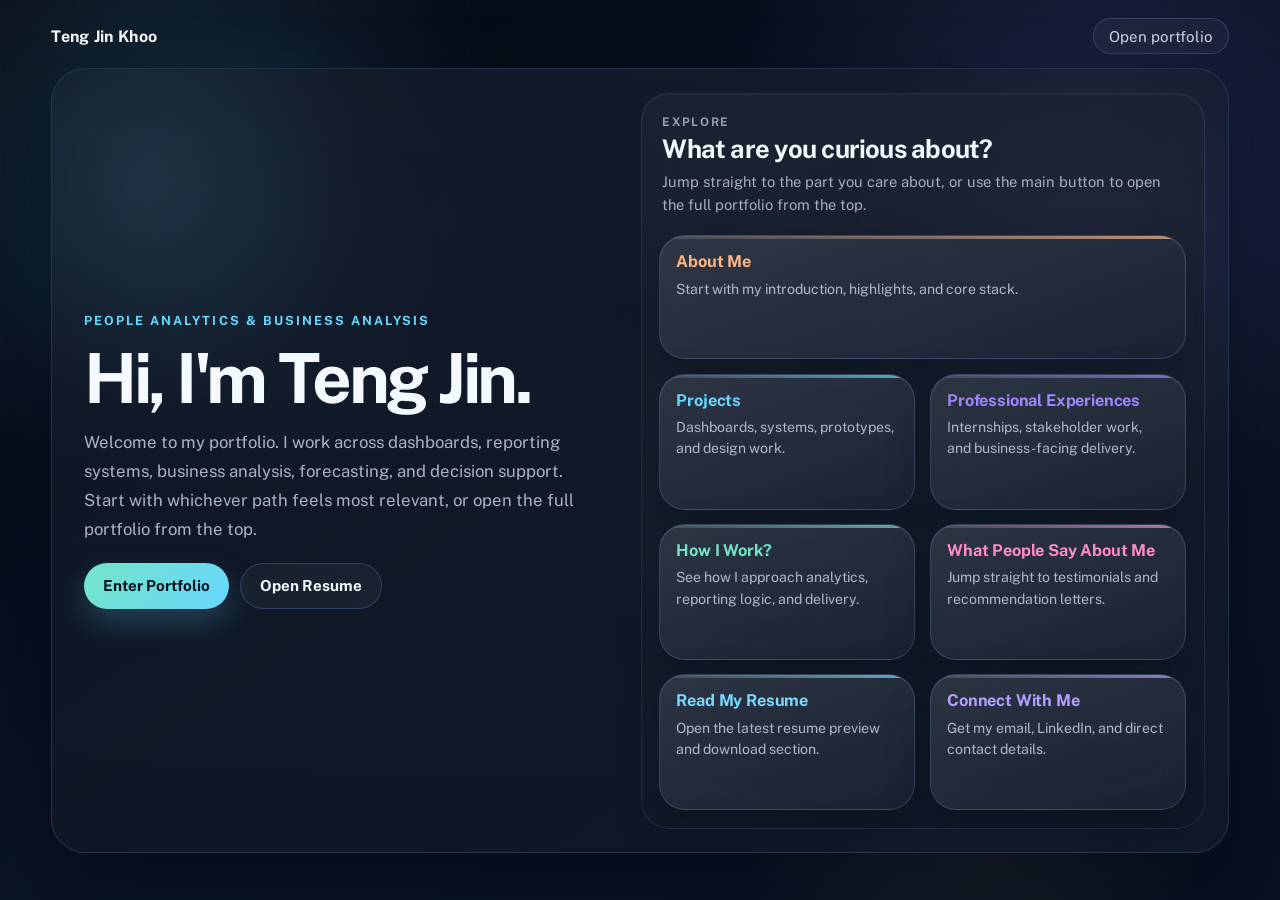
==== commit cd7c2036: "Enhance landing page ambient motion" ====
--- a/index.html
+++ b/index.html
@@ -15,7 +15,7 @@
       rel="stylesheet"
     />
     <link rel="icon" type="image/svg+xml" href="assets/favicon-tj.svg" />
-    <link rel="stylesheet" href="landing.css?v=20260316-12" />
+    <link rel="stylesheet" href="landing.css?v=20260316-15" />
   </head>
   <body>
     <div class="landing-page-bg" aria-hidden="true"></div>
@@ -26,6 +26,23 @@
 
     <main class="landing-shell" id="top">
       <section class="landing-hero" aria-label="Portfolio introduction">
+        <div class="landing-ambient" aria-hidden="true">
+          <span class="ambient-beam beam-a"></span>
+          <span class="ambient-beam beam-b"></span>
+          <span class="ambient-orb orb-a"></span>
+          <span class="ambient-orb orb-b"></span>
+          <span class="ambient-orb orb-c"></span>
+          <span class="ambient-orb orb-d"></span>
+          <span class="ambient-ring ring-a"></span>
+          <span class="ambient-ring ring-b"></span>
+          <span class="ambient-ring ring-c"></span>
+          <span class="ambient-spark spark-a"></span>
+          <span class="ambient-spark spark-b"></span>
+          <span class="ambient-spark spark-c"></span>
+          <span class="ambient-spark spark-d"></span>
+          <span class="ambient-spark spark-e"></span>
+          <span class="ambient-spark spark-f"></span>
+        </div>
         <div class="landing-copy">
           <p class="landing-kicker">People Analytics &amp; Business Analysis</p>
           <h1>Hi, I'm Teng Jin.</h1>
@@ -73,11 +90,11 @@
               <strong>How I Work?</strong>
               <span>See how I approach analytics, reporting logic, and delivery.</span>
             </a>
-            <a class="entry-bubble bubble-testimonial" href="portfolio.html#testimonial-document">
+            <a class="entry-bubble bubble-testimonial" href="portfolio.html?doc=testimonial#documents">
               <strong>What People Say About Me</strong>
               <span>Jump straight to testimonials and recommendation letters.</span>
             </a>
-            <a class="entry-bubble bubble-resume" href="portfolio.html#resume-document">
+            <a class="entry-bubble bubble-resume" href="portfolio.html?doc=resume#documents">
               <strong>Read My Resume</strong>
               <span>Open the latest resume preview and download section.</span>
             </a>
--- a/landing.css
+++ b/landing.css
@@ -179,6 +179,206 @@
   z-index: 1;
 }
 
+.landing-ambient {
+  position: absolute;
+  inset: 0;
+  z-index: 0;
+  pointer-events: none;
+  overflow: hidden;
+  mix-blend-mode: screen;
+}
+
+.ambient-orb,
+.ambient-ring,
+.ambient-beam,
+.ambient-spark {
+  position: absolute;
+  border-radius: 999px;
+  opacity: 0;
+}
+
+.ambient-orb {
+  background:
+    radial-gradient(circle at 32% 28%, rgba(255, 255, 255, 0.28), rgba(255, 255, 255, 0) 38%),
+    radial-gradient(circle, rgba(103, 215, 255, 0.28), rgba(103, 215, 255, 0) 72%);
+  filter: blur(5px);
+  animation: ambientFloat 17s ease-in-out infinite;
+}
+
+.ambient-ring {
+  border: 1px solid rgba(182, 222, 255, 0.2);
+  background:
+    radial-gradient(circle, rgba(255, 255, 255, 0.08), rgba(255, 255, 255, 0) 62%);
+  box-shadow:
+    inset 0 0 0 1px rgba(122, 168, 255, 0.06),
+    0 0 34px rgba(103, 215, 255, 0.08);
+  animation: ringDrift 20s ease-in-out infinite;
+}
+
+.ambient-beam {
+  border-radius: 999px;
+  background: linear-gradient(
+    90deg,
+    rgba(103, 215, 255, 0),
+    rgba(103, 215, 255, 0.08),
+    rgba(255, 255, 255, 0.1),
+    rgba(159, 133, 255, 0.08),
+    rgba(159, 133, 255, 0)
+  );
+  filter: blur(20px);
+  transform: rotate(-14deg);
+  animation: beamSweep 18s ease-in-out infinite;
+}
+
+.orb-a {
+  top: 8%;
+  left: -2%;
+  width: 280px;
+  height: 280px;
+  animation-delay: 0ms;
+}
+
+.orb-b {
+  top: 14%;
+  right: 3%;
+  width: 230px;
+  height: 230px;
+  background:
+    radial-gradient(circle at 30% 28%, rgba(255, 255, 255, 0.22), rgba(255, 255, 255, 0) 34%),
+    radial-gradient(circle, rgba(159, 133, 255, 0.26), rgba(159, 133, 255, 0) 70%);
+  animation-duration: 19s;
+  animation-delay: 1400ms;
+}
+
+.orb-c {
+  bottom: 11%;
+  left: 34%;
+  width: 190px;
+  height: 190px;
+  background:
+    radial-gradient(circle at 30% 28%, rgba(255, 255, 255, 0.22), rgba(255, 255, 255, 0) 34%),
+    radial-gradient(circle, rgba(116, 228, 198, 0.24), rgba(116, 228, 198, 0) 72%);
+  animation-duration: 14s;
+  animation-delay: 3200ms;
+}
+
+.orb-d {
+  right: 12%;
+  bottom: -4%;
+  width: 250px;
+  height: 250px;
+  background:
+    radial-gradient(circle at 30% 28%, rgba(255, 255, 255, 0.22), rgba(255, 255, 255, 0) 34%),
+    radial-gradient(circle, rgba(255, 139, 200, 0.2), rgba(255, 139, 200, 0) 72%);
+  animation-duration: 21s;
+  animation-delay: 2200ms;
+}
+
+.ring-a {
+  top: 6%;
+  left: 18%;
+  width: 250px;
+  height: 250px;
+  animation-delay: 0ms;
+}
+
+.ring-b {
+  top: 32%;
+  right: 16%;
+  width: 170px;
+  height: 170px;
+  border-color: rgba(182, 155, 255, 0.22);
+  box-shadow:
+    inset 0 0 0 1px rgba(182, 155, 255, 0.06),
+    0 0 34px rgba(159, 133, 255, 0.08);
+  animation-delay: 3000ms;
+  animation-duration: 16s;
+}
+
+.ring-c {
+  bottom: 10%;
+  left: 8%;
+  width: 140px;
+  height: 140px;
+  border-color: rgba(116, 228, 198, 0.22);
+  box-shadow:
+    inset 0 0 0 1px rgba(116, 228, 198, 0.06),
+    0 0 30px rgba(116, 228, 198, 0.08);
+  animation-delay: 5200ms;
+  animation-duration: 18s;
+}
+
+.beam-a {
+  top: 12%;
+  left: -8%;
+  width: 48%;
+  height: 110px;
+  animation-delay: 0ms;
+}
+
+.beam-b {
+  bottom: 8%;
+  right: -6%;
+  width: 46%;
+  height: 120px;
+  background: linear-gradient(
+    90deg,
+    rgba(116, 228, 198, 0),
+    rgba(116, 228, 198, 0.07),
+    rgba(255, 255, 255, 0.09),
+    rgba(255, 139, 200, 0.07),
+    rgba(255, 139, 200, 0)
+  );
+  animation-delay: 5400ms;
+  animation-duration: 20s;
+}
+
+.ambient-spark {
+  width: 11px;
+  height: 11px;
+  background: radial-gradient(circle, rgba(255, 255, 255, 0.95), rgba(103, 215, 255, 0.18) 58%, rgba(103, 215, 255, 0) 72%);
+  box-shadow:
+    0 0 12px rgba(103, 215, 255, 0.24),
+    0 0 26px rgba(103, 215, 255, 0.12);
+  animation: sparkPulse 7.5s ease-in-out infinite;
+}
+
+.spark-a {
+  top: 12%;
+  left: 28%;
+  animation-delay: 0ms;
+}
+
+.spark-b {
+  top: 24%;
+  right: 22%;
+  animation-delay: 1100ms;
+}
+
+.spark-c {
+  top: 48%;
+  left: 12%;
+  animation-delay: 2200ms;
+}
+
+.spark-d {
+  top: 56%;
+  right: 11%;
+  animation-delay: 3600ms;
+}
+
+.spark-e {
+  bottom: 24%;
+  left: 42%;
+  animation-delay: 4900ms;
+}
+
+.spark-f {
+  bottom: 16%;
+  right: 34%;
+  animation-delay: 6100ms;
+}
+
 .landing-copy {
   display: flex;
   flex-direction: column;
@@ -464,6 +664,78 @@
   }
 }
 
+@keyframes ambientFloat {
+  0%,
+  100% {
+    opacity: 0.24;
+    transform: translate3d(0, 0, 0) scale(0.96);
+  }
+  35% {
+    opacity: 0.46;
+    transform: translate3d(26px, -22px, 0) scale(1.06);
+  }
+  65% {
+    opacity: 0.28;
+    transform: translate3d(-18px, 18px, 0) scale(0.99);
+  }
+}
+
+@keyframes sparkPulse {
+  0%,
+  100% {
+    opacity: 0;
+    transform: scale(0.4);
+  }
+  18% {
+    opacity: 0;
+    transform: scale(0.5);
+  }
+  34% {
+    opacity: 0.82;
+    transform: scale(1);
+  }
+  52% {
+    opacity: 0.16;
+    transform: scale(1.35);
+  }
+  100% {
+    opacity: 0;
+    transform: scale(0.6);
+  }
+}
+
+@keyframes ringDrift {
+  0%,
+  100% {
+    opacity: 0.16;
+    transform: translate3d(0, 0, 0) scale(0.96);
+  }
+  40% {
+    opacity: 0.34;
+    transform: translate3d(22px, -14px, 0) scale(1.04);
+  }
+  70% {
+    opacity: 0.18;
+    transform: translate3d(-12px, 16px, 0) scale(1);
+  }
+}
+
+@keyframes beamSweep {
+  0%,
+  100% {
+    opacity: 0.08;
+    transform: translate3d(0, 0, 0) rotate(-14deg) scaleX(0.96);
+  }
+  45% {
+    opacity: 0.24;
+    transform: translate3d(28px, -10px, 0) rotate(-14deg) scaleX(1.04);
+  }
+  70% {
+    opacity: 0.12;
+    transform: translate3d(-16px, 12px, 0) rotate(-14deg) scaleX(1);
+  }
+}
+
 @keyframes bubbleRise {
   0% {
     opacity: 0;
@@ -487,6 +759,15 @@
   .landing-copy {
     padding: 0.35rem 0.3rem 0;
   }
+
+  .orb-b,
+  .orb-d {
+    opacity: 0.12;
+  }
+
+  .beam-b {
+    opacity: 0.12;
+  }
 }
 
 @media (max-width: 760px) {
@@ -497,6 +778,8 @@
 
   .landing-header {
     padding-top: 0.95rem;
+    flex-wrap: wrap;
+    justify-content: space-between;
   }
 
   .landing-hero {
@@ -525,6 +808,10 @@
     padding: 0.9rem;
   }
 
+  .landing-ambient {
+    opacity: 0.8;
+  }
+
   .landing-bubble-grid {
     grid-template-columns: 1fr;
     grid-template-areas: none;
@@ -535,6 +822,16 @@
     grid-column: auto;
   }
 
+  .bubble-about,
+  .bubble-projects,
+  .bubble-experience,
+  .bubble-how-work,
+  .bubble-testimonial,
+  .bubble-resume,
+  .bubble-contact {
+    grid-area: auto;
+  }
+
   .entry-bubble {
     min-height: 118px;
     border-radius: 22px;
@@ -542,6 +839,23 @@
 
   .transition-bubble {
     animation-duration: calc(var(--duration, 820ms) - 80ms);
+  }
+
+  .orb-a {
+    width: 168px;
+    height: 168px;
+  }
+
+  .beam-a,
+  .orb-b,
+  .orb-d {
+    display: none;
+  }
+
+  .ring-b,
+  .spark-d,
+  .spark-f {
+    display: none;
   }
 }
 
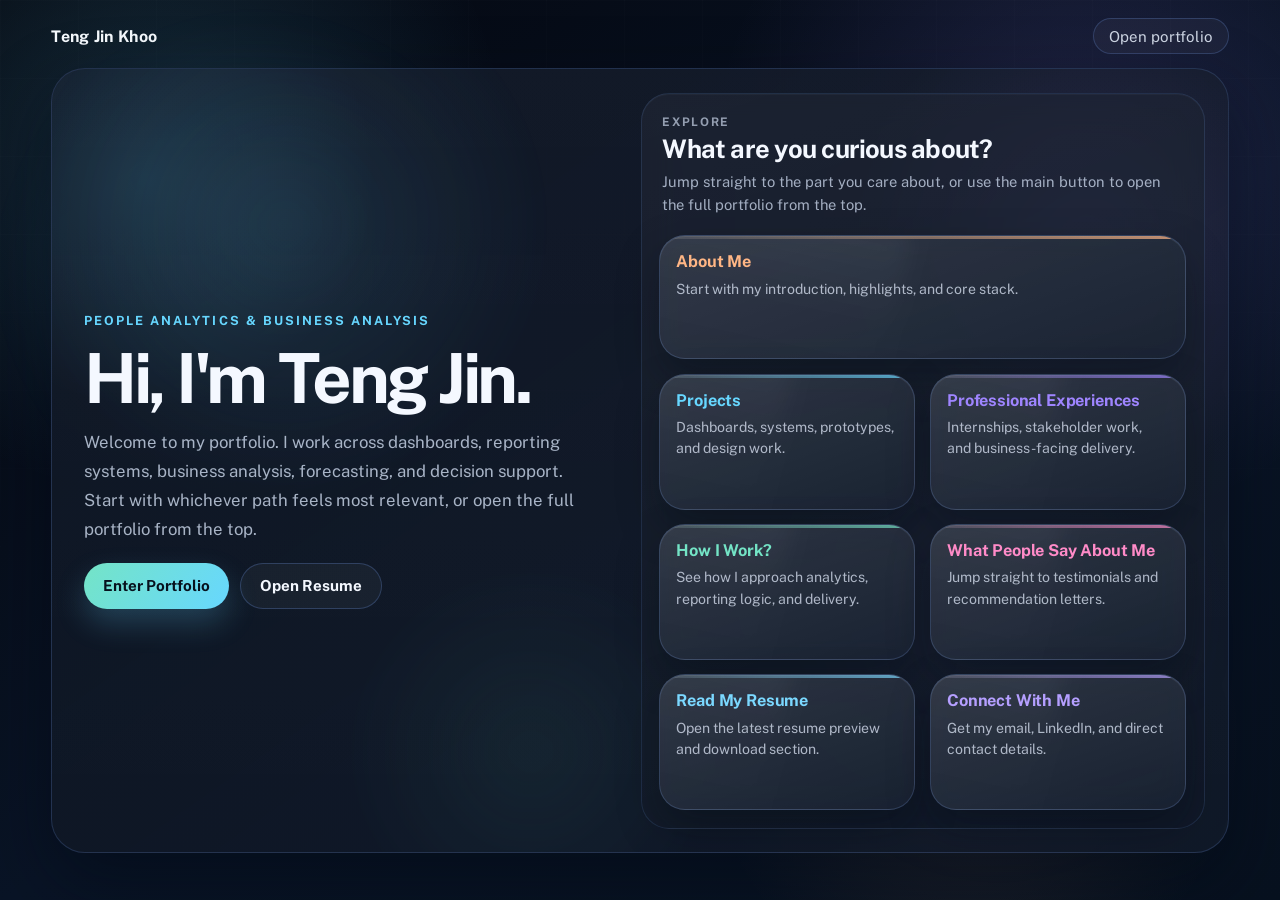
==== commit 79fc6d0b: "Amplify landing page motion" ====
--- a/index.html
+++ b/index.html
@@ -15,7 +15,7 @@
       rel="stylesheet"
     />
     <link rel="icon" type="image/svg+xml" href="assets/favicon-tj.svg" />
-    <link rel="stylesheet" href="landing.css?v=20260316-15" />
+    <link rel="stylesheet" href="landing.css?v=20260316-17" />
   </head>
   <body>
     <div class="landing-page-bg" aria-hidden="true"></div>
--- a/landing.css
+++ b/landing.css
@@ -173,6 +173,20 @@
   pointer-events: none;
 }
 
+.landing-hero::after {
+  content: "";
+  position: absolute;
+  inset: -8%;
+  background:
+    radial-gradient(circle at 24% 24%, rgba(103, 215, 255, 0.12), rgba(103, 215, 255, 0) 22%),
+    radial-gradient(circle at 76% 66%, rgba(159, 133, 255, 0.1), rgba(159, 133, 255, 0) 20%),
+    radial-gradient(circle at 42% 82%, rgba(116, 228, 198, 0.08), rgba(116, 228, 198, 0) 18%);
+  filter: blur(14px);
+  opacity: 0.8;
+  pointer-events: none;
+  animation: heroGlowSweep 14s ease-in-out infinite;
+}
+
 .landing-copy,
 .landing-field {
   position: relative;
@@ -436,9 +450,24 @@
 }
 
 .landing-btn-primary {
+  position: relative;
   color: #07111d;
   background: linear-gradient(125deg, var(--mint), var(--cyan));
   box-shadow: 0 14px 30px rgba(103, 215, 255, 0.22);
+  isolation: isolate;
+  animation: ctaPulse 3.8s ease-in-out infinite;
+}
+
+.landing-btn-primary::after {
+  content: "";
+  position: absolute;
+  inset: -8px;
+  z-index: -1;
+  border-radius: 999px;
+  background: radial-gradient(circle, rgba(103, 215, 255, 0.32), rgba(103, 215, 255, 0.08) 45%, rgba(103, 215, 255, 0) 72%);
+  opacity: 0;
+  transform: scale(0.92);
+  animation: ctaHalo 3.8s ease-out infinite;
 }
 
 .landing-btn-secondary {
@@ -523,6 +552,25 @@
   color: var(--text);
   overflow: hidden;
   transition: transform 180ms ease, border-color 180ms ease, box-shadow 180ms ease, background 180ms ease;
+  animation: cardGlow 7.2s ease-in-out infinite;
+}
+
+.entry-bubble::before {
+  content: "";
+  position: absolute;
+  inset: -30% auto auto -18%;
+  width: 62%;
+  height: 180%;
+  background: linear-gradient(
+    180deg,
+    rgba(255, 255, 255, 0.14),
+    rgba(255, 255, 255, 0.02) 42%,
+    rgba(255, 255, 255, 0)
+  );
+  opacity: 0.32;
+  filter: blur(10px);
+  transform: rotate(12deg) translate3d(0, 0, 0);
+  animation: cardSheen 9s ease-in-out infinite;
 }
 
 .entry-bubble::after {
@@ -597,6 +645,62 @@
 .bubble-contact {
   grid-area: contact;
   color: #b59fff;
+}
+
+.bubble-about::before {
+  animation-delay: 0ms;
+}
+
+.bubble-about {
+  animation-delay: 0ms;
+}
+
+.bubble-projects::before {
+  animation-delay: 900ms;
+}
+
+.bubble-projects {
+  animation-delay: 600ms;
+}
+
+.bubble-experience::before {
+  animation-delay: 1800ms;
+}
+
+.bubble-experience {
+  animation-delay: 1200ms;
+}
+
+.bubble-how-work::before {
+  animation-delay: 2600ms;
+}
+
+.bubble-how-work {
+  animation-delay: 1800ms;
+}
+
+.bubble-testimonial::before {
+  animation-delay: 3400ms;
+}
+
+.bubble-testimonial {
+  animation-delay: 2400ms;
+}
+
+.bubble-resume::before {
+  animation-delay: 4200ms;
+}
+
+.bubble-resume {
+  animation-delay: 3000ms;
+}
+
+.bubble-contact::before {
+  animation-delay: 5000ms;
+}
+
+.bubble-contact {
+  animation-delay: 3600ms;
 }
 
 a:focus-visible,
@@ -667,16 +771,16 @@
 @keyframes ambientFloat {
   0%,
   100% {
-    opacity: 0.24;
-    transform: translate3d(0, 0, 0) scale(0.96);
+    opacity: 0.28;
+    transform: translate3d(0, 0, 0) scale(0.95);
   }
   35% {
-    opacity: 0.46;
-    transform: translate3d(26px, -22px, 0) scale(1.06);
+    opacity: 0.56;
+    transform: translate3d(34px, -28px, 0) scale(1.1);
   }
   65% {
-    opacity: 0.28;
-    transform: translate3d(-18px, 18px, 0) scale(0.99);
+    opacity: 0.34;
+    transform: translate3d(-24px, 22px, 0) scale(1);
   }
 }
 
@@ -707,32 +811,112 @@
 @keyframes ringDrift {
   0%,
   100% {
-    opacity: 0.16;
-    transform: translate3d(0, 0, 0) scale(0.96);
+    opacity: 0.22;
+    transform: translate3d(0, 0, 0) scale(0.95);
   }
   40% {
-    opacity: 0.34;
-    transform: translate3d(22px, -14px, 0) scale(1.04);
+    opacity: 0.42;
+    transform: translate3d(28px, -18px, 0) scale(1.08);
   }
   70% {
-    opacity: 0.18;
-    transform: translate3d(-12px, 16px, 0) scale(1);
+    opacity: 0.24;
+    transform: translate3d(-18px, 20px, 0) scale(1.02);
   }
 }
 
 @keyframes beamSweep {
   0%,
   100% {
-    opacity: 0.08;
-    transform: translate3d(0, 0, 0) rotate(-14deg) scaleX(0.96);
+    opacity: 0.12;
+    transform: translate3d(0, 0, 0) rotate(-14deg) scaleX(0.94);
   }
   45% {
-    opacity: 0.24;
-    transform: translate3d(28px, -10px, 0) rotate(-14deg) scaleX(1.04);
+    opacity: 0.34;
+    transform: translate3d(42px, -16px, 0) rotate(-14deg) scaleX(1.08);
   }
   70% {
-    opacity: 0.12;
-    transform: translate3d(-16px, 12px, 0) rotate(-14deg) scaleX(1);
+    opacity: 0.16;
+    transform: translate3d(-22px, 16px, 0) rotate(-14deg) scaleX(1.02);
+  }
+}
+
+@keyframes heroGlowSweep {
+  0%,
+  100% {
+    transform: translate3d(-2%, 0, 0) scale(1);
+    opacity: 0.56;
+  }
+  50% {
+    transform: translate3d(2%, -1.5%, 0) scale(1.04);
+    opacity: 0.9;
+  }
+}
+
+@keyframes ctaPulse {
+  0%,
+  100% {
+    box-shadow: 0 14px 30px rgba(103, 215, 255, 0.22);
+    filter: saturate(1);
+    transform: translateY(0) scale(1);
+  }
+  50% {
+    box-shadow:
+      0 24px 52px rgba(103, 215, 255, 0.42),
+      0 0 0 12px rgba(103, 215, 255, 0.12);
+    filter: saturate(1.14);
+    transform: translateY(-2px) scale(1.04);
+  }
+}
+
+@keyframes ctaHalo {
+  0%,
+  100% {
+    opacity: 0;
+    transform: scale(0.9);
+  }
+  20% {
+    opacity: 0.18;
+  }
+  55% {
+    opacity: 0.42;
+    transform: scale(1.08);
+  }
+  100% {
+    opacity: 0;
+    transform: scale(1.16);
+  }
+}
+
+@keyframes cardSheen {
+  0%,
+  100% {
+    opacity: 0.18;
+    transform: rotate(12deg) translate3d(-6%, 0, 0);
+  }
+  45% {
+    opacity: 0.38;
+    transform: rotate(12deg) translate3d(8%, -2%, 0);
+  }
+  70% {
+    opacity: 0.22;
+    transform: rotate(12deg) translate3d(2%, 2%, 0);
+  }
+}
+
+@keyframes cardGlow {
+  0%,
+  100% {
+    border-color: rgba(138, 178, 255, 0.2);
+    box-shadow:
+      0 18px 40px rgba(4, 9, 18, 0.34),
+      inset 0 1px 0 rgba(255, 255, 255, 0.08);
+  }
+  50% {
+    border-color: rgba(103, 215, 255, 0.34);
+    box-shadow:
+      0 22px 48px rgba(4, 9, 18, 0.42),
+      0 0 0 4px rgba(103, 215, 255, 0.06),
+      inset 0 1px 0 rgba(255, 255, 255, 0.12);
   }
 }
 
@@ -810,6 +994,14 @@
 
   .landing-ambient {
     opacity: 0.8;
+  }
+
+  .landing-btn-primary {
+    animation-duration: 5.6s;
+  }
+
+  .landing-btn-primary::after {
+    animation-duration: 5.6s;
   }
 
   .landing-bubble-grid {
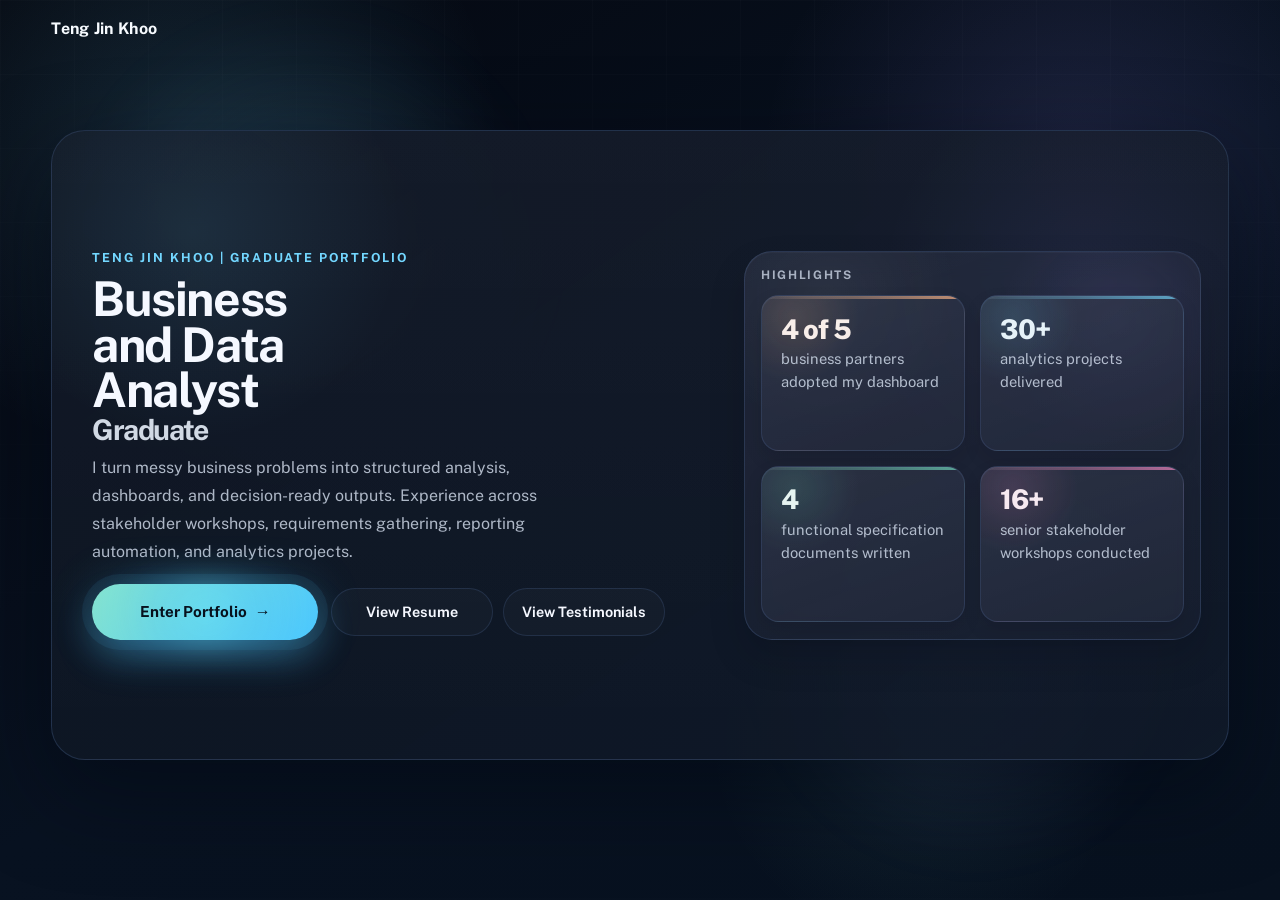
==== commit 4a647671: "Refine landing and portfolio visual accents" ====
--- a/index.html
+++ b/index.html
@@ -6,7 +6,7 @@
     <title>Teng Jin Khoo | Welcome</title>
     <meta
       name="description"
-      content="Welcome to the portfolio of Teng Jin Khoo - people analytics, business analysis, dashboards, and reporting systems."
+      content="Business Analyst / Data Analyst graduate portfolio showcasing stakeholder workshops, requirements gathering, reporting automation, and analytics delivery."
     />
     <link rel="preconnect" href="https://fonts.googleapis.com" />
     <link rel="preconnect" href="https://fonts.gstatic.com" crossorigin />
@@ -15,99 +15,86 @@
       rel="stylesheet"
     />
     <link rel="icon" type="image/svg+xml" href="assets/favicon-tj.svg" />
-    <link rel="stylesheet" href="landing.css?v=20260316-17" />
+    <link rel="stylesheet" href="landing.css?v=20260318-1" />
   </head>
   <body>
     <div class="landing-page-bg" aria-hidden="true"></div>
     <header class="landing-header">
       <a class="landing-brand" href="index.html">Teng Jin Khoo</a>
-      <a class="landing-skip" href="portfolio.html">Open portfolio</a>
     </header>
 
     <main class="landing-shell" id="top">
       <section class="landing-hero" aria-label="Portfolio introduction">
         <div class="landing-ambient" aria-hidden="true">
-          <span class="ambient-beam beam-a"></span>
-          <span class="ambient-beam beam-b"></span>
           <span class="ambient-orb orb-a"></span>
           <span class="ambient-orb orb-b"></span>
           <span class="ambient-orb orb-c"></span>
-          <span class="ambient-orb orb-d"></span>
-          <span class="ambient-ring ring-a"></span>
-          <span class="ambient-ring ring-b"></span>
-          <span class="ambient-ring ring-c"></span>
-          <span class="ambient-spark spark-a"></span>
-          <span class="ambient-spark spark-b"></span>
-          <span class="ambient-spark spark-c"></span>
-          <span class="ambient-spark spark-d"></span>
-          <span class="ambient-spark spark-e"></span>
-          <span class="ambient-spark spark-f"></span>
+          <span class="ambient-beam beam-a"></span>
+          <span class="ambient-grid grid-a"></span>
         </div>
-        <div class="landing-copy">
-          <p class="landing-kicker">People Analytics &amp; Business Analysis</p>
-          <h1>Hi, I'm Teng Jin.</h1>
-          <p class="landing-intro">
-            Welcome to my portfolio. I work across dashboards, reporting systems,
-            business analysis, forecasting, and decision support. Start with whichever
-            path feels most relevant, or open the full portfolio from the top.
-          </p>
-          <div class="landing-actions">
-            <a class="landing-btn landing-btn-primary" href="portfolio.html">Enter Portfolio</a>
-            <a
-              class="landing-btn landing-btn-secondary"
-              href="assets/resume/Teng_Jin_Khoo_Resume_20260315.pdf"
-              target="_blank"
-              rel="noopener noreferrer"
-            >
-              Open Resume
-            </a>
+        <div class="landing-content">
+          <div class="landing-copy">
+            <p class="landing-kicker">Teng Jin Khoo | Graduate Portfolio</p>
+            <h1 class="landing-title">
+              <span class="landing-title-primary">Business and Data Analyst</span>
+              <span class="landing-title-secondary">Graduate</span>
+            </h1>
+            <p class="landing-intro">
+              I turn messy business problems into structured analysis, dashboards, and
+              decision-ready outputs. Experience across stakeholder workshops,
+              requirements gathering, reporting automation, and analytics projects.
+            </p>
+          </div>
+          <div class="landing-details">
+            <div class="landing-actions">
+              <a class="landing-btn landing-btn-primary" href="portfolio.html">
+                <span>Enter Portfolio</span>
+                <span class="landing-btn-arrow" aria-hidden="true">→</span>
+              </a>
+              <div class="landing-secondary-group">
+                <a
+                  class="landing-btn landing-btn-secondary"
+                  href="assets/resume/Teng_Jin_Khoo_Resume_20260315.pdf"
+                  target="_blank"
+                  rel="noopener noreferrer"
+                >
+                  View Resume
+                </a>
+                <a
+                  class="landing-btn landing-btn-secondary"
+                  href="portfolio.html?doc=testimonial#documents"
+                >
+                  View Testimonials
+                </a>
+              </div>
+            </div>
           </div>
         </div>
-
-        <div class="landing-field" aria-label="Choose a starting point">
-          <div class="landing-field-head">
-            <p class="landing-field-kicker">Explore</p>
-            <h2>What are you curious about?</h2>
-            <p class="landing-field-note">
-              Jump straight to the part you care about, or use the main button to open the
-              full portfolio from the top.
-            </p>
+        <aside class="landing-highlights" aria-label="Highlights">
+          <p class="landing-highlights-title">Highlights</p>
+          <div class="landing-proof-grid">
+            <article class="proof-card">
+              <p class="proof-value">4 of 5</p>
+              <p class="proof-label">business partners adopted my dashboard</p>
+            </article>
+            <article class="proof-card">
+              <p class="proof-value">30+</p>
+              <p class="proof-label">analytics projects delivered</p>
+            </article>
+            <article class="proof-card">
+              <p class="proof-value">4</p>
+              <p class="proof-label">functional specification documents written</p>
+            </article>
+            <article class="proof-card">
+              <p class="proof-value">16+</p>
+              <p class="proof-label">senior stakeholder workshops conducted</p>
+            </article>
           </div>
-          <div class="landing-bubble-grid">
-            <a class="entry-bubble bubble-about bubble-wide" href="portfolio.html">
-              <strong>About Me</strong>
-              <span>Start with my introduction, highlights, and core stack.</span>
-            </a>
-            <a class="entry-bubble bubble-projects" href="portfolio.html#projects">
-              <strong>Projects</strong>
-              <span>Dashboards, systems, prototypes, and design work.</span>
-            </a>
-            <a class="entry-bubble bubble-experience" href="portfolio.html#experience">
-              <strong>Professional Experiences</strong>
-              <span>Internships, stakeholder work, and business-facing delivery.</span>
-            </a>
-            <a class="entry-bubble bubble-how-work" href="portfolio.html#skills">
-              <strong>How I Work?</strong>
-              <span>See how I approach analytics, reporting logic, and delivery.</span>
-            </a>
-            <a class="entry-bubble bubble-testimonial" href="portfolio.html?doc=testimonial#documents">
-              <strong>What People Say About Me</strong>
-              <span>Jump straight to testimonials and recommendation letters.</span>
-            </a>
-            <a class="entry-bubble bubble-resume" href="portfolio.html?doc=resume#documents">
-              <strong>Read My Resume</strong>
-              <span>Open the latest resume preview and download section.</span>
-            </a>
-            <a class="entry-bubble bubble-contact" href="portfolio.html#contact">
-              <strong>Connect With Me</strong>
-              <span>Get my email, LinkedIn, and direct contact details.</span>
-            </a>
-          </div>
-        </div>
+        </aside>
       </section>
     </main>
     <div class="landing-transition-layer" aria-hidden="true"></div>
 
-    <script src="landing.js?v=20260316-7"></script>
+    <script src="landing.js?v=20260317-1"></script>
   </body>
 </html>
--- a/landing.css
+++ b/landing.css
@@ -1,20 +1,15 @@
 :root {
-  --bg: #050914;
-  --bg-alt: #0a1426;
-  --panel: rgba(15, 23, 40, 0.78);
-  --panel-strong: rgba(12, 20, 36, 0.9);
-  --panel-soft: rgba(255, 255, 255, 0.06);
-  --line: rgba(122, 168, 255, 0.18);
-  --line-strong: rgba(122, 168, 255, 0.28);
-  --text: #f4f8ff;
-  --muted: rgba(212, 224, 244, 0.78);
-  --muted-strong: rgba(226, 234, 247, 0.9);
-  --cyan: #67d7ff;
-  --mint: #74e4c6;
-  --violet: #9f85ff;
-  --peach: #ffb685;
-  --pink: #ff8bc8;
-  --shadow: 0 28px 72px rgba(3, 8, 18, 0.48);
+  --bg: #07111f;
+  --bg-deep: #040913;
+  --line: rgba(123, 165, 238, 0.18);
+  --line-strong: rgba(123, 165, 238, 0.28);
+  --text: #f5f8ff;
+  --muted: rgba(219, 229, 245, 0.78);
+  --muted-strong: rgba(231, 238, 249, 0.94);
+  --cyan: #73d7ff;
+  --cyan-strong: #4bc7ff;
+  --mint: #84e3cf;
+  --shadow: 0 32px 88px rgba(2, 7, 18, 0.5);
 }
 
 * {
@@ -31,7 +26,7 @@
 body {
   font-family: "Public Sans", "Segoe UI", sans-serif;
   color: var(--text);
-  background: var(--bg);
+  background: var(--bg-deep);
   overflow-x: hidden;
 }
 
@@ -41,17 +36,16 @@
 
 body.is-entering .landing-shell {
   opacity: 0;
-  transform: translateY(18px) scale(0.985);
+  transform: translateY(18px) scale(0.99);
 }
 
 body.is-entering .landing-header {
   opacity: 0.15;
   transform: translateY(-6px);
-  transition: opacity 260ms ease, transform 260ms ease;
 }
 
 ::selection {
-  background: rgba(103, 215, 255, 0.28);
+  background: rgba(115, 215, 255, 0.26);
   color: #ffffff;
 }
 
@@ -60,10 +54,10 @@
   inset: 0;
   z-index: -2;
   background:
-    radial-gradient(circle at 12% 16%, rgba(103, 215, 255, 0.16), rgba(103, 215, 255, 0) 26%),
-    radial-gradient(circle at 84% 18%, rgba(159, 133, 255, 0.16), rgba(159, 133, 255, 0) 28%),
-    radial-gradient(circle at 76% 82%, rgba(255, 182, 133, 0.12), rgba(255, 182, 133, 0) 22%),
-    linear-gradient(150deg, #04070f 0%, #091426 55%, #07111f 100%);
+    radial-gradient(circle at 14% 16%, rgba(115, 215, 255, 0.14), rgba(115, 215, 255, 0) 24%),
+    radial-gradient(circle at 84% 18%, rgba(157, 145, 255, 0.14), rgba(157, 145, 255, 0) 24%),
+    radial-gradient(circle at 72% 82%, rgba(132, 227, 207, 0.08), rgba(132, 227, 207, 0) 18%),
+    linear-gradient(150deg, #04070f 0%, #081221 52%, #07111f 100%);
 }
 
 .landing-page-bg::before,
@@ -75,18 +69,18 @@
 
 .landing-page-bg::before {
   background-image:
-    linear-gradient(rgba(255, 255, 255, 0.02) 1px, transparent 1px),
-    linear-gradient(90deg, rgba(255, 255, 255, 0.02) 1px, transparent 1px);
-  background-size: 78px 78px;
-  mask-image: linear-gradient(180deg, rgba(0, 0, 0, 0.68), rgba(0, 0, 0, 0));
+    linear-gradient(rgba(255, 255, 255, 0.018) 1px, transparent 1px),
+    linear-gradient(90deg, rgba(255, 255, 255, 0.018) 1px, transparent 1px);
+  background-size: 74px 74px;
+  mask-image: linear-gradient(180deg, rgba(0, 0, 0, 0.76), rgba(0, 0, 0, 0.08));
 }
 
 .landing-page-bg::after {
   background:
-    radial-gradient(circle at 20% 30%, rgba(103, 215, 255, 0.18), rgba(103, 215, 255, 0) 20%),
-    radial-gradient(circle at 78% 72%, rgba(159, 133, 255, 0.16), rgba(159, 133, 255, 0) 18%);
-  filter: blur(26px);
-  animation: bgDrift 16s ease-in-out infinite;
+    radial-gradient(circle at 24% 28%, rgba(115, 215, 255, 0.16), rgba(115, 215, 255, 0) 20%),
+    radial-gradient(circle at 76% 72%, rgba(157, 145, 255, 0.14), rgba(157, 145, 255, 0) 18%);
+  filter: blur(30px);
+  animation: bgDrift 18s ease-in-out infinite;
 }
 
 .landing-header {
@@ -94,18 +88,15 @@
   z-index: 2;
   width: min(1180px, 92vw);
   margin: 0 auto;
-  padding: 1.15rem 0 0;
+  padding: 1.2rem 0 0;
   display: flex;
   align-items: center;
-  justify-content: space-between;
-  gap: 1rem;
+  justify-content: flex-start;
   transition: opacity 260ms ease, transform 260ms ease;
 }
 
 .landing-brand,
-.landing-skip,
-.landing-btn,
-.entry-bubble {
+.landing-btn {
   text-decoration: none;
 }
 
@@ -115,50 +106,31 @@
   letter-spacing: 0.02em;
 }
 
-.landing-skip {
-  display: inline-flex;
-  align-items: center;
-  gap: 0.45rem;
-  padding: 0.52rem 0.92rem;
-  border-radius: 999px;
-  border: 1px solid rgba(122, 168, 255, 0.22);
-  background: rgba(255, 255, 255, 0.04);
-  color: var(--muted-strong);
-  font-size: 0.94rem;
-  transition: transform 180ms ease, border-color 180ms ease, background 180ms ease;
-}
-
-.landing-skip:hover,
-.landing-skip:focus-visible {
-  transform: translateY(-1px);
-  border-color: rgba(103, 215, 255, 0.44);
-  background: rgba(103, 215, 255, 0.08);
-}
-
 .landing-shell {
+  position: relative;
+  z-index: 2;
   width: min(1180px, 92vw);
   margin: 0 auto;
   min-height: calc(100svh - 72px);
   display: grid;
   align-items: center;
-  padding: 0.9rem 0 1.8rem;
+  padding: 0.95rem 0 1.8rem;
   transition: opacity 280ms ease, transform 280ms ease;
-  position: relative;
-  z-index: 2;
 }
 
 .landing-hero {
   position: relative;
   display: grid;
-  grid-template-columns: minmax(0, 0.98fr) minmax(0, 1.02fr);
-  gap: 1.45rem;
-  min-height: clamp(640px, 80svh, 780px);
-  padding: 1.45rem;
+  grid-template-columns: minmax(0, 1.22fr) minmax(430px, 0.88fr);
+  gap: 1.8rem 2rem;
+  align-items: center;
+  min-height: clamp(560px, 70svh, 650px);
+  padding: 1.55rem 1.7rem;
   border-radius: 34px;
   border: 1px solid var(--line);
   background:
-    linear-gradient(180deg, rgba(255, 255, 255, 0.04), rgba(255, 255, 255, 0.02)),
-    linear-gradient(145deg, rgba(8, 16, 30, 0.92), rgba(12, 21, 38, 0.82));
+    linear-gradient(180deg, rgba(255, 255, 255, 0.045), rgba(255, 255, 255, 0.018)),
+    linear-gradient(145deg, rgba(8, 16, 29, 0.96), rgba(11, 20, 37, 0.88));
   box-shadow: var(--shadow);
   overflow: hidden;
 }
@@ -168,237 +140,126 @@
   position: absolute;
   inset: 0;
   background:
-    radial-gradient(circle at 8% 14%, rgba(103, 215, 255, 0.12), rgba(103, 215, 255, 0) 18%),
-    radial-gradient(circle at 88% 22%, rgba(159, 133, 255, 0.12), rgba(159, 133, 255, 0) 20%);
+    radial-gradient(circle at 12% 16%, rgba(115, 215, 255, 0.1), rgba(115, 215, 255, 0) 18%),
+    radial-gradient(circle at 88% 24%, rgba(157, 145, 255, 0.08), rgba(157, 145, 255, 0) 18%);
   pointer-events: none;
-}
-
-.landing-hero::after {
-  content: "";
-  position: absolute;
-  inset: -8%;
-  background:
-    radial-gradient(circle at 24% 24%, rgba(103, 215, 255, 0.12), rgba(103, 215, 255, 0) 22%),
-    radial-gradient(circle at 76% 66%, rgba(159, 133, 255, 0.1), rgba(159, 133, 255, 0) 20%),
-    radial-gradient(circle at 42% 82%, rgba(116, 228, 198, 0.08), rgba(116, 228, 198, 0) 18%);
-  filter: blur(14px);
-  opacity: 0.8;
-  pointer-events: none;
-  animation: heroGlowSweep 14s ease-in-out infinite;
-}
-
-.landing-copy,
-.landing-field {
-  position: relative;
-  z-index: 1;
 }
 
 .landing-ambient {
   position: absolute;
   inset: 0;
   z-index: 0;
+  overflow: hidden;
   pointer-events: none;
-  overflow: hidden;
-  mix-blend-mode: screen;
 }
 
 .ambient-orb,
-.ambient-ring,
 .ambient-beam,
-.ambient-spark {
+.ambient-grid {
   position: absolute;
+  opacity: 0;
+}
+
+.ambient-orb {
   border-radius: 999px;
-  opacity: 0;
-}
-
-.ambient-orb {
-  background:
-    radial-gradient(circle at 32% 28%, rgba(255, 255, 255, 0.28), rgba(255, 255, 255, 0) 38%),
-    radial-gradient(circle, rgba(103, 215, 255, 0.28), rgba(103, 215, 255, 0) 72%);
-  filter: blur(5px);
-  animation: ambientFloat 17s ease-in-out infinite;
-}
-
-.ambient-ring {
-  border: 1px solid rgba(182, 222, 255, 0.2);
-  background:
-    radial-gradient(circle, rgba(255, 255, 255, 0.08), rgba(255, 255, 255, 0) 62%);
-  box-shadow:
-    inset 0 0 0 1px rgba(122, 168, 255, 0.06),
-    0 0 34px rgba(103, 215, 255, 0.08);
-  animation: ringDrift 20s ease-in-out infinite;
+  filter: blur(8px);
+  animation: orbDrift 20s ease-in-out infinite;
+}
+
+.orb-a {
+  top: -4%;
+  left: -6%;
+  width: 320px;
+  height: 320px;
+  background:
+    radial-gradient(circle at 36% 34%, rgba(255, 255, 255, 0.22), rgba(255, 255, 255, 0) 36%),
+    radial-gradient(circle, rgba(115, 215, 255, 0.2), rgba(115, 215, 255, 0) 72%);
+}
+
+.orb-b {
+  right: 6%;
+  top: 10%;
+  width: 230px;
+  height: 230px;
+  background:
+    radial-gradient(circle at 36% 34%, rgba(255, 255, 255, 0.18), rgba(255, 255, 255, 0) 36%),
+    radial-gradient(circle, rgba(157, 145, 255, 0.18), rgba(157, 145, 255, 0) 72%);
+  animation-duration: 24s;
+  animation-delay: 1800ms;
+}
+
+.orb-c {
+  right: 18%;
+  bottom: 10%;
+  width: 180px;
+  height: 180px;
+  background:
+    radial-gradient(circle at 36% 34%, rgba(255, 255, 255, 0.18), rgba(255, 255, 255, 0) 36%),
+    radial-gradient(circle, rgba(132, 227, 207, 0.14), rgba(132, 227, 207, 0) 72%);
+  animation-duration: 18s;
+  animation-delay: 3200ms;
 }
 
 .ambient-beam {
+  right: -2%;
+  top: 20%;
+  width: 42%;
+  height: 180px;
   border-radius: 999px;
   background: linear-gradient(
     90deg,
-    rgba(103, 215, 255, 0),
-    rgba(103, 215, 255, 0.08),
-    rgba(255, 255, 255, 0.1),
-    rgba(159, 133, 255, 0.08),
-    rgba(159, 133, 255, 0)
+    rgba(115, 215, 255, 0),
+    rgba(115, 215, 255, 0.08),
+    rgba(255, 255, 255, 0.09),
+    rgba(157, 145, 255, 0.07),
+    rgba(157, 145, 255, 0)
   );
-  filter: blur(20px);
-  transform: rotate(-14deg);
-  animation: beamSweep 18s ease-in-out infinite;
-}
-
-.orb-a {
-  top: 8%;
-  left: -2%;
-  width: 280px;
-  height: 280px;
-  animation-delay: 0ms;
-}
-
-.orb-b {
-  top: 14%;
-  right: 3%;
-  width: 230px;
-  height: 230px;
-  background:
-    radial-gradient(circle at 30% 28%, rgba(255, 255, 255, 0.22), rgba(255, 255, 255, 0) 34%),
-    radial-gradient(circle, rgba(159, 133, 255, 0.26), rgba(159, 133, 255, 0) 70%);
-  animation-duration: 19s;
-  animation-delay: 1400ms;
-}
-
-.orb-c {
-  bottom: 11%;
-  left: 34%;
-  width: 190px;
-  height: 190px;
-  background:
-    radial-gradient(circle at 30% 28%, rgba(255, 255, 255, 0.22), rgba(255, 255, 255, 0) 34%),
-    radial-gradient(circle, rgba(116, 228, 198, 0.24), rgba(116, 228, 198, 0) 72%);
-  animation-duration: 14s;
-  animation-delay: 3200ms;
-}
-
-.orb-d {
-  right: 12%;
-  bottom: -4%;
-  width: 250px;
-  height: 250px;
-  background:
-    radial-gradient(circle at 30% 28%, rgba(255, 255, 255, 0.22), rgba(255, 255, 255, 0) 34%),
-    radial-gradient(circle, rgba(255, 139, 200, 0.2), rgba(255, 139, 200, 0) 72%);
-  animation-duration: 21s;
-  animation-delay: 2200ms;
-}
-
-.ring-a {
-  top: 6%;
-  left: 18%;
-  width: 250px;
-  height: 250px;
-  animation-delay: 0ms;
-}
-
-.ring-b {
-  top: 32%;
-  right: 16%;
-  width: 170px;
-  height: 170px;
-  border-color: rgba(182, 155, 255, 0.22);
-  box-shadow:
-    inset 0 0 0 1px rgba(182, 155, 255, 0.06),
-    0 0 34px rgba(159, 133, 255, 0.08);
-  animation-delay: 3000ms;
-  animation-duration: 16s;
-}
-
-.ring-c {
-  bottom: 10%;
-  left: 8%;
-  width: 140px;
-  height: 140px;
-  border-color: rgba(116, 228, 198, 0.22);
-  box-shadow:
-    inset 0 0 0 1px rgba(116, 228, 198, 0.06),
-    0 0 30px rgba(116, 228, 198, 0.08);
-  animation-delay: 5200ms;
-  animation-duration: 18s;
-}
-
-.beam-a {
-  top: 12%;
-  left: -8%;
-  width: 48%;
-  height: 110px;
-  animation-delay: 0ms;
-}
-
-.beam-b {
-  bottom: 8%;
-  right: -6%;
-  width: 46%;
-  height: 120px;
-  background: linear-gradient(
-    90deg,
-    rgba(116, 228, 198, 0),
-    rgba(116, 228, 198, 0.07),
-    rgba(255, 255, 255, 0.09),
-    rgba(255, 139, 200, 0.07),
-    rgba(255, 139, 200, 0)
-  );
-  animation-delay: 5400ms;
-  animation-duration: 20s;
-}
-
-.ambient-spark {
-  width: 11px;
-  height: 11px;
-  background: radial-gradient(circle, rgba(255, 255, 255, 0.95), rgba(103, 215, 255, 0.18) 58%, rgba(103, 215, 255, 0) 72%);
-  box-shadow:
-    0 0 12px rgba(103, 215, 255, 0.24),
-    0 0 26px rgba(103, 215, 255, 0.12);
-  animation: sparkPulse 7.5s ease-in-out infinite;
-}
-
-.spark-a {
-  top: 12%;
-  left: 28%;
-  animation-delay: 0ms;
-}
-
-.spark-b {
-  top: 24%;
-  right: 22%;
-  animation-delay: 1100ms;
-}
-
-.spark-c {
-  top: 48%;
-  left: 12%;
-  animation-delay: 2200ms;
-}
-
-.spark-d {
-  top: 56%;
-  right: 11%;
-  animation-delay: 3600ms;
-}
-
-.spark-e {
-  bottom: 24%;
-  left: 42%;
-  animation-delay: 4900ms;
-}
-
-.spark-f {
-  bottom: 16%;
-  right: 34%;
-  animation-delay: 6100ms;
+  filter: blur(28px);
+  transform: rotate(-10deg);
+  animation: beamSweep 16s ease-in-out infinite;
+}
+
+.ambient-grid {
+  right: -5%;
+  bottom: -8%;
+  width: 40%;
+  height: 42%;
+  border-radius: 32px;
+  border: 1px solid rgba(123, 165, 238, 0.1);
+  background-image:
+    linear-gradient(rgba(255, 255, 255, 0.02) 1px, transparent 1px),
+    linear-gradient(90deg, rgba(255, 255, 255, 0.02) 1px, transparent 1px);
+  background-size: 34px 34px;
+  mask-image: linear-gradient(180deg, rgba(0, 0, 0, 0.85), rgba(0, 0, 0, 0));
+  opacity: 0.14;
+  transform: rotate(-8deg);
+}
+
+.landing-content,
+.landing-copy,
+.landing-details,
+.landing-highlights {
+  position: relative;
+  z-index: 1;
+}
+
+.landing-content {
+  grid-column: 1;
+  display: flex;
+  flex-direction: column;
+  justify-content: center;
+  gap: 0.95rem;
+  min-width: 0;
+  max-width: 760px;
+  padding: 0.3rem 0.25rem 0.35rem 0.8rem;
 }
 
 .landing-copy {
   display: flex;
   flex-direction: column;
-  justify-content: center;
-  gap: 1.05rem;
-  padding: 0.65rem 0.7rem 0.65rem 0.55rem;
+  gap: 0.7rem;
+  max-width: 100%;
+  padding: 0;
 }
 
 .landing-kicker {
@@ -406,42 +267,175 @@
   color: var(--cyan);
   text-transform: uppercase;
   letter-spacing: 0.16em;
-  font-size: 0.79rem;
+  font-size: 0.78rem;
   font-weight: 700;
 }
 
-.landing-copy h1 {
+.landing-title {
   margin: 0;
-  font-size: clamp(2.95rem, 5.4vw, 5.25rem);
-  line-height: 0.96;
-  letter-spacing: -0.05em;
-  text-wrap: balance;
+  display: grid;
+  gap: 0.12em;
+  max-width: 15.8ch;
+  line-height: 0.95;
+  letter-spacing: -0.06em;
+}
+
+.landing-title-primary {
+  display: block;
+  font-size: clamp(2.65rem, 3.75vw, 3.85rem);
+  white-space: normal;
+}
+
+.landing-title-secondary {
+  display: block;
+  font-size: clamp(1.78rem, 2.2vw, 2.2rem);
+  color: rgba(231, 238, 249, 0.9);
+  white-space: normal;
+}
+
+.landing-details {
+  display: flex;
+  flex-direction: column;
+  gap: 0.9rem;
+  max-width: 100%;
+  padding: 0;
+  margin-top: 0;
 }
 
 .landing-intro {
   margin: 0;
-  max-width: 54ch;
+  max-width: 48ch;
   color: var(--muted);
-  font-size: 1.05rem;
-  line-height: 1.72;
+  font-size: 1rem;
+  line-height: 1.74;
+}
+
+.landing-highlights {
+  grid-column: 2;
+  width: 100%;
+  max-width: 500px;
+  justify-self: end;
+  display: flex;
+  flex-direction: column;
+  padding: 1rem 1rem 1.05rem;
+  border-radius: 28px;
+  border: 1px solid rgba(123, 165, 238, 0.16);
+  background:
+    radial-gradient(circle at 18% 12%, rgba(255, 255, 255, 0.055), rgba(255, 255, 255, 0) 26%),
+    radial-gradient(circle at 82% 18%, rgba(157, 145, 255, 0.09), rgba(157, 145, 255, 0) 24%),
+    linear-gradient(160deg, rgba(255, 255, 255, 0.055), rgba(255, 255, 255, 0.018)),
+    rgba(22, 29, 48, 0.54);
+  box-shadow:
+    0 18px 36px rgba(3, 8, 18, 0.16),
+    inset 0 1px 0 rgba(255, 255, 255, 0.03);
+  backdrop-filter: blur(12px);
+}
+
+.landing-highlights-title {
+  margin: 0 0 0.84rem;
+  color: rgba(219, 229, 245, 0.72);
+  text-transform: uppercase;
+  letter-spacing: 0.14em;
+  font-size: 0.74rem;
+  font-weight: 700;
+}
+
+.landing-proof-grid {
+  display: grid;
+  grid-template-columns: repeat(2, minmax(0, 1fr));
+  gap: 0.92rem;
+}
+
+.proof-card {
+  --proof-accent: rgba(115, 215, 255, 0.55);
+  position: relative;
+  margin: 0;
+  display: grid;
+  gap: 0.36rem;
+  min-height: 156px;
+  align-content: start;
+  padding: 1.2rem;
+  border-radius: 18px;
+  border: 1px solid rgba(123, 165, 238, 0.14);
+  background:
+    radial-gradient(circle at 16% 14%, color-mix(in srgb, var(--proof-accent) 18%, transparent), transparent 30%),
+    linear-gradient(160deg, rgba(255, 255, 255, 0.058), rgba(255, 255, 255, 0.014)),
+    rgba(33, 40, 60, 0.54);
+  box-shadow:
+    inset 0 1px 0 rgba(255, 255, 255, 0.04),
+    0 8px 18px rgba(4, 10, 20, 0.12);
+  overflow: hidden;
+}
+
+.proof-card::before {
+  content: "";
+  position: absolute;
+  inset: 0 0 auto 0;
+  height: 3px;
+  background: linear-gradient(90deg, rgba(255, 255, 255, 0.06), var(--proof-accent));
+  opacity: 0.9;
+}
+
+.proof-card:nth-child(1) {
+  --proof-accent: rgba(255, 181, 135, 0.78);
+}
+
+.proof-card:nth-child(2) {
+  --proof-accent: rgba(115, 215, 255, 0.76);
+}
+
+.proof-card:nth-child(3) {
+  --proof-accent: rgba(116, 228, 198, 0.72);
+}
+
+.proof-card:nth-child(4) {
+  --proof-accent: rgba(255, 139, 200, 0.74);
+}
+
+.proof-value,
+.proof-label {
+  margin: 0;
+}
+
+.proof-value {
+  font-size: clamp(1.7rem, 2vw, 2.05rem);
+  line-height: 1;
+  font-weight: 800;
+  letter-spacing: -0.04em;
+  color: color-mix(in srgb, white 84%, var(--proof-accent));
+}
+
+.proof-label {
+  color: var(--muted);
+  font-size: 0.92rem;
+  line-height: 1.52;
 }
 
 .landing-actions {
   display: flex;
   flex-wrap: wrap;
-  gap: 0.72rem;
-  margin-top: 0.15rem;
+  align-items: center;
+  gap: 0.82rem;
+  margin-top: 0.2rem;
+}
+
+.landing-secondary-group {
+  display: flex;
+  flex-wrap: wrap;
+  gap: 0.62rem;
 }
 
 .landing-btn {
   display: inline-flex;
   align-items: center;
   justify-content: center;
-  padding: 0.84rem 1.18rem;
+  gap: 0.5rem;
+  min-height: 48px;
+  padding: 0.82rem 1.14rem;
   border-radius: 999px;
   font-weight: 700;
   font-size: 0.95rem;
-  transition: transform 180ms ease, box-shadow 180ms ease, border-color 180ms ease, background 180ms ease;
+  transition: transform 180ms ease, box-shadow 180ms ease, border-color 180ms ease, background 180ms ease, color 180ms ease;
 }
 
 .landing-btn:hover,
@@ -452,260 +446,78 @@
 .landing-btn-primary {
   position: relative;
   color: #07111d;
-  background: linear-gradient(125deg, var(--mint), var(--cyan));
-  box-shadow: 0 14px 30px rgba(103, 215, 255, 0.22);
+  background: linear-gradient(125deg, var(--mint), var(--cyan-strong));
+  box-shadow:
+    0 20px 36px rgba(75, 199, 255, 0.28),
+    0 0 0 10px rgba(75, 199, 255, 0.08),
+    0 0 48px rgba(75, 199, 255, 0.22);
+  min-width: 226px;
+  min-height: 56px;
+  padding-inline: 1.6rem;
   isolation: isolate;
-  animation: ctaPulse 3.8s ease-in-out infinite;
-}
-
+  animation: ctaLift 3.4s ease-in-out infinite;
+}
+
+.landing-btn-primary::before,
 .landing-btn-primary::after {
   content: "";
   position: absolute;
-  inset: -8px;
+  inset: -14px;
   z-index: -1;
   border-radius: 999px;
-  background: radial-gradient(circle, rgba(103, 215, 255, 0.32), rgba(103, 215, 255, 0.08) 45%, rgba(103, 215, 255, 0) 72%);
+  pointer-events: none;
+}
+
+.landing-btn-primary::before {
+  background:
+    radial-gradient(circle, rgba(103, 229, 255, 0.4), rgba(75, 199, 255, 0.18) 36%, rgba(75, 199, 255, 0.04) 58%, rgba(75, 199, 255, 0) 76%);
+  opacity: 0.92;
+  filter: blur(12px);
+}
+
+.landing-btn-primary::after {
+  border: 1px solid rgba(103, 229, 255, 0.34);
   opacity: 0;
-  transform: scale(0.92);
-  animation: ctaHalo 3.8s ease-out infinite;
+  transform: scale(0.96);
+  animation: ctaRipple 3.4s ease-out infinite;
+}
+
+.landing-btn-primary:hover,
+.landing-btn-primary:focus-visible {
+  box-shadow:
+    0 24px 44px rgba(75, 199, 255, 0.32),
+    0 0 0 12px rgba(75, 199, 255, 0.1),
+    0 0 56px rgba(75, 199, 255, 0.28);
+}
+
+.landing-btn-arrow {
+  display: inline-flex;
+  align-items: center;
+  font-size: 1rem;
+  transform: translateX(0);
+  animation: arrowNudge 1.8s ease-in-out infinite;
 }
 
 .landing-btn-secondary {
   color: var(--text);
-  background: rgba(255, 255, 255, 0.04);
-  border: 1px solid rgba(122, 168, 255, 0.24);
-}
-
-.landing-field {
-  align-self: stretch;
-  display: flex;
-  flex-direction: column;
-  gap: 1rem;
-  padding: 1.1rem;
-  border-radius: 28px;
-  border: 1px solid rgba(122, 168, 255, 0.14);
-  background:
-    linear-gradient(160deg, rgba(255, 255, 255, 0.06), rgba(255, 255, 255, 0.02)),
-    rgba(10, 18, 34, 0.58);
-  box-shadow: inset 0 1px 0 rgba(255, 255, 255, 0.03);
-  backdrop-filter: blur(16px);
-}
-
-.landing-field-head {
-  display: grid;
-  gap: 0.4rem;
-  padding: 0.25rem 0.2rem 0.2rem;
-}
-
-.landing-field-kicker {
-  margin: 0;
-  color: rgba(212, 224, 244, 0.66);
-  text-transform: uppercase;
-  letter-spacing: 0.14em;
-  font-size: 0.74rem;
-  font-weight: 700;
-}
-
-.landing-field-head h2 {
-  margin: 0;
-  font-size: clamp(1.35rem, 2vw, 1.8rem);
-  line-height: 1.08;
-  letter-spacing: -0.03em;
-}
-
-.landing-field-note {
-  margin: 0;
-  color: rgba(212, 224, 244, 0.74);
-  font-size: 0.92rem;
-  line-height: 1.58;
-}
-
-.landing-bubble-grid {
-  display: grid;
-  grid-template-columns: repeat(2, minmax(0, 1fr));
-  grid-template-areas:
-    "about about"
-    "projects experience"
-    "howwork testimonial"
-    "resume contact";
-  gap: 0.9rem;
-  align-content: start;
-  flex: 1;
-}
-
-.entry-bubble {
-  position: relative;
-  display: grid;
-  gap: 0.42rem;
-  align-content: start;
-  min-height: 136px;
-  padding: 1rem 1.02rem 1.06rem;
-  border-radius: 26px;
-  border: 1px solid rgba(138, 178, 255, 0.2);
-  background:
-    linear-gradient(160deg, rgba(255, 255, 255, 0.12), rgba(255, 255, 255, 0.04)),
-    rgba(16, 25, 43, 0.76);
-  box-shadow:
-    0 18px 40px rgba(4, 9, 18, 0.34),
-    inset 0 1px 0 rgba(255, 255, 255, 0.08);
-  backdrop-filter: blur(12px);
-  color: var(--text);
-  overflow: hidden;
-  transition: transform 180ms ease, border-color 180ms ease, box-shadow 180ms ease, background 180ms ease;
-  animation: cardGlow 7.2s ease-in-out infinite;
-}
-
-.entry-bubble::before {
-  content: "";
-  position: absolute;
-  inset: -30% auto auto -18%;
-  width: 62%;
-  height: 180%;
-  background: linear-gradient(
-    180deg,
-    rgba(255, 255, 255, 0.14),
-    rgba(255, 255, 255, 0.02) 42%,
-    rgba(255, 255, 255, 0)
-  );
-  opacity: 0.32;
-  filter: blur(10px);
-  transform: rotate(12deg) translate3d(0, 0, 0);
-  animation: cardSheen 9s ease-in-out infinite;
-}
-
-.entry-bubble::after {
-  content: "";
-  position: absolute;
-  inset: 0 0 auto 0;
-  height: 3px;
-  background: linear-gradient(90deg, rgba(255, 255, 255, 0.14), currentColor);
-  opacity: 0.72;
-}
-
-.entry-bubble strong {
-  position: relative;
-  z-index: 1;
-  font-size: 1.02rem;
-  line-height: 1.2;
-  letter-spacing: -0.01em;
-}
-
-.entry-bubble span {
-  position: relative;
-  z-index: 1;
-  color: rgba(219, 229, 244, 0.76);
-  font-size: 0.88rem;
-  line-height: 1.52;
-}
-
-.entry-bubble:hover,
-.entry-bubble:focus-visible {
-  transform: translateY(-4px);
-  border-color: rgba(103, 215, 255, 0.38);
-  box-shadow:
-    0 22px 44px rgba(4, 9, 18, 0.4),
-    0 0 0 5px rgba(103, 215, 255, 0.08);
-}
-
-.bubble-wide {
-  grid-column: 1 / -1;
-  min-height: 124px;
-}
-
-.bubble-about {
-  grid-area: about;
-  color: var(--peach);
-}
-
-.bubble-projects {
-  grid-area: projects;
-  color: var(--cyan);
-}
-
-.bubble-experience {
-  grid-area: experience;
-  color: var(--violet);
-}
-
-.bubble-how-work {
-  grid-area: howwork;
-  color: var(--mint);
-}
-
-.bubble-testimonial {
-  grid-area: testimonial;
-  color: var(--pink);
-}
-
-.bubble-resume {
-  grid-area: resume;
-  color: #7bd8ff;
-}
-
-.bubble-contact {
-  grid-area: contact;
-  color: #b59fff;
-}
-
-.bubble-about::before {
-  animation-delay: 0ms;
-}
-
-.bubble-about {
-  animation-delay: 0ms;
-}
-
-.bubble-projects::before {
-  animation-delay: 900ms;
-}
-
-.bubble-projects {
-  animation-delay: 600ms;
-}
-
-.bubble-experience::before {
-  animation-delay: 1800ms;
-}
-
-.bubble-experience {
-  animation-delay: 1200ms;
-}
-
-.bubble-how-work::before {
-  animation-delay: 2600ms;
-}
-
-.bubble-how-work {
-  animation-delay: 1800ms;
-}
-
-.bubble-testimonial::before {
-  animation-delay: 3400ms;
-}
-
-.bubble-testimonial {
-  animation-delay: 2400ms;
-}
-
-.bubble-resume::before {
-  animation-delay: 4200ms;
-}
-
-.bubble-resume {
-  animation-delay: 3000ms;
-}
-
-.bubble-contact::before {
-  animation-delay: 5000ms;
-}
-
-.bubble-contact {
-  animation-delay: 3600ms;
+  background: rgba(255, 255, 255, 0.024);
+  border: 1px solid rgba(123, 165, 238, 0.14);
+  min-width: 162px;
+  min-height: 48px;
+  padding: 0.8rem 1rem;
+  font-size: 0.9rem;
+  font-weight: 650;
+}
+
+.landing-btn-secondary:hover,
+.landing-btn-secondary:focus-visible {
+  border-color: rgba(115, 215, 255, 0.28);
+  background: rgba(115, 215, 255, 0.05);
 }
 
 a:focus-visible,
 button:focus-visible {
-  outline: 3px solid rgba(103, 215, 255, 0.4);
+  outline: 3px solid rgba(115, 215, 255, 0.36);
   outline-offset: 2px;
 }
 
@@ -722,7 +534,7 @@
   position: absolute;
   inset: auto 0 0;
   height: 28vh;
-  background: linear-gradient(180deg, rgba(5, 9, 20, 0), rgba(5, 9, 20, 0.24));
+  background: linear-gradient(180deg, rgba(5, 9, 20, 0), rgba(5, 9, 20, 0.28));
   opacity: 0;
   transition: opacity 220ms ease;
 }
@@ -764,159 +576,74 @@
     transform: translate3d(0, 0, 0) scale(1);
   }
   50% {
-    transform: translate3d(8px, -10px, 0) scale(1.02);
-  }
-}
-
-@keyframes ambientFloat {
+    transform: translate3d(10px, -12px, 0) scale(1.03);
+  }
+}
+
+@keyframes orbDrift {
   0%,
   100% {
-    opacity: 0.28;
-    transform: translate3d(0, 0, 0) scale(0.95);
-  }
-  35% {
-    opacity: 0.56;
-    transform: translate3d(34px, -28px, 0) scale(1.1);
-  }
-  65% {
-    opacity: 0.34;
-    transform: translate3d(-24px, 22px, 0) scale(1);
-  }
-}
-
-@keyframes sparkPulse {
+    opacity: 0.14;
+    transform: translate3d(0, 0, 0) scale(0.96);
+  }
+  50% {
+    opacity: 0.24;
+    transform: translate3d(18px, -16px, 0) scale(1.04);
+  }
+}
+
+@keyframes beamSweep {
+  0%,
+  100% {
+    opacity: 0.08;
+    transform: translate3d(0, 0, 0) rotate(-10deg) scaleX(0.98);
+  }
+  50% {
+    opacity: 0.18;
+    transform: translate3d(24px, -10px, 0) rotate(-10deg) scaleX(1.05);
+  }
+}
+
+@keyframes ctaLift {
+  0%,
+  100% {
+    transform: translateY(0);
+    box-shadow:
+      0 20px 36px rgba(75, 199, 255, 0.28),
+      0 0 0 10px rgba(75, 199, 255, 0.08),
+      0 0 48px rgba(75, 199, 255, 0.22);
+  }
+  50% {
+    transform: translateY(-3px) scale(1.02);
+    box-shadow:
+      0 28px 48px rgba(75, 199, 255, 0.34),
+      0 0 0 14px rgba(75, 199, 255, 0.12),
+      0 0 62px rgba(75, 199, 255, 0.32);
+  }
+}
+
+@keyframes ctaRipple {
   0%,
   100% {
     opacity: 0;
-    transform: scale(0.4);
-  }
-  18% {
+    transform: scale(0.94);
+  }
+  20% {
+    opacity: 0.44;
+  }
+  72% {
     opacity: 0;
-    transform: scale(0.5);
-  }
-  34% {
-    opacity: 0.82;
-    transform: scale(1);
-  }
-  52% {
-    opacity: 0.16;
-    transform: scale(1.35);
-  }
-  100% {
-    opacity: 0;
-    transform: scale(0.6);
-  }
-}
-
-@keyframes ringDrift {
+    transform: scale(1.28);
+  }
+}
+
+@keyframes arrowNudge {
   0%,
   100% {
-    opacity: 0.22;
-    transform: translate3d(0, 0, 0) scale(0.95);
-  }
-  40% {
-    opacity: 0.42;
-    transform: translate3d(28px, -18px, 0) scale(1.08);
-  }
-  70% {
-    opacity: 0.24;
-    transform: translate3d(-18px, 20px, 0) scale(1.02);
-  }
-}
-
-@keyframes beamSweep {
-  0%,
-  100% {
-    opacity: 0.12;
-    transform: translate3d(0, 0, 0) rotate(-14deg) scaleX(0.94);
-  }
-  45% {
-    opacity: 0.34;
-    transform: translate3d(42px, -16px, 0) rotate(-14deg) scaleX(1.08);
-  }
-  70% {
-    opacity: 0.16;
-    transform: translate3d(-22px, 16px, 0) rotate(-14deg) scaleX(1.02);
-  }
-}
-
-@keyframes heroGlowSweep {
-  0%,
-  100% {
-    transform: translate3d(-2%, 0, 0) scale(1);
-    opacity: 0.56;
+    transform: translateX(0);
   }
   50% {
-    transform: translate3d(2%, -1.5%, 0) scale(1.04);
-    opacity: 0.9;
-  }
-}
-
-@keyframes ctaPulse {
-  0%,
-  100% {
-    box-shadow: 0 14px 30px rgba(103, 215, 255, 0.22);
-    filter: saturate(1);
-    transform: translateY(0) scale(1);
-  }
-  50% {
-    box-shadow:
-      0 24px 52px rgba(103, 215, 255, 0.42),
-      0 0 0 12px rgba(103, 215, 255, 0.12);
-    filter: saturate(1.14);
-    transform: translateY(-2px) scale(1.04);
-  }
-}
-
-@keyframes ctaHalo {
-  0%,
-  100% {
-    opacity: 0;
-    transform: scale(0.9);
-  }
-  20% {
-    opacity: 0.18;
-  }
-  55% {
-    opacity: 0.42;
-    transform: scale(1.08);
-  }
-  100% {
-    opacity: 0;
-    transform: scale(1.16);
-  }
-}
-
-@keyframes cardSheen {
-  0%,
-  100% {
-    opacity: 0.18;
-    transform: rotate(12deg) translate3d(-6%, 0, 0);
-  }
-  45% {
-    opacity: 0.38;
-    transform: rotate(12deg) translate3d(8%, -2%, 0);
-  }
-  70% {
-    opacity: 0.22;
-    transform: rotate(12deg) translate3d(2%, 2%, 0);
-  }
-}
-
-@keyframes cardGlow {
-  0%,
-  100% {
-    border-color: rgba(138, 178, 255, 0.2);
-    box-shadow:
-      0 18px 40px rgba(4, 9, 18, 0.34),
-      inset 0 1px 0 rgba(255, 255, 255, 0.08);
-  }
-  50% {
-    border-color: rgba(103, 215, 255, 0.34);
-    box-shadow:
-      0 22px 48px rgba(4, 9, 18, 0.42),
-      0 0 0 4px rgba(103, 215, 255, 0.06),
-      inset 0 1px 0 rgba(255, 255, 255, 0.12);
+    transform: translateX(3px);
   }
 }
 
@@ -938,116 +665,111 @@
   .landing-hero {
     grid-template-columns: 1fr;
     min-height: auto;
-  }
-
-  .landing-copy {
-    padding: 0.35rem 0.3rem 0;
-  }
-
-  .orb-b,
-  .orb-d {
-    opacity: 0.12;
-  }
-
-  .beam-b {
-    opacity: 0.12;
+    gap: 1.1rem;
+    align-items: start;
+  }
+
+  .landing-content {
+    max-width: 100%;
+    padding-left: 0.2rem;
+  }
+
+  .landing-highlights {
+    grid-column: auto;
+    justify-self: stretch;
+    width: 100%;
+    max-width: none;
+  }
+
+  .landing-proof-grid {
+    grid-template-columns: repeat(2, minmax(0, 1fr));
   }
 }
 
 @media (max-width: 760px) {
   .landing-header,
   .landing-shell {
-    width: min(92vw, 92vw);
+    width: 92vw;
   }
 
   .landing-header {
     padding-top: 0.95rem;
-    flex-wrap: wrap;
-    justify-content: space-between;
   }
 
   .landing-hero {
-    padding: 1rem;
+    padding: 1.08rem;
     border-radius: 26px;
-    gap: 1rem;
-  }
-
-  .landing-copy h1 {
-    font-size: clamp(2.3rem, 12vw, 3.5rem);
+  }
+
+  .landing-content {
+    gap: 0.95rem;
+    padding: 0.45rem 0.1rem 0;
+  }
+
+  .landing-copy {
+    gap: 0.52rem;
+    padding: 0;
+  }
+
+  .landing-details {
+    gap: 0.9rem;
+    padding: 0;
+    margin-top: 0;
+  }
+
+  .landing-title {
+    max-width: 100%;
+  }
+
+  .landing-title-primary {
+    font-size: clamp(2.05rem, 7.8vw, 3rem);
+  }
+
+  .landing-title-secondary {
+    font-size: clamp(1.5rem, 5.8vw, 2rem);
   }
 
   .landing-intro {
-    font-size: 0.98rem;
-  }
-
+    max-width: none;
+    font-size: 0.99rem;
+  }
+
+  .landing-highlights,
   .landing-actions {
+    padding-left: 0.1rem;
+  }
+
+  .landing-proof-grid {
+    grid-template-columns: 1fr;
+  }
+
+  .proof-card {
+    min-height: auto;
+  }
+
+  .landing-actions,
+  .landing-secondary-group {
     flex-direction: column;
+    align-items: stretch;
   }
 
   .landing-btn {
     width: 100%;
   }
 
-  .landing-field {
-    padding: 0.9rem;
-  }
-
-  .landing-ambient {
-    opacity: 0.8;
-  }
-
-  .landing-btn-primary {
-    animation-duration: 5.6s;
-  }
-
-  .landing-btn-primary::after {
-    animation-duration: 5.6s;
-  }
-
-  .landing-bubble-grid {
-    grid-template-columns: 1fr;
-    grid-template-areas: none;
-    gap: 0.78rem;
-  }
-
-  .bubble-wide {
-    grid-column: auto;
-  }
-
-  .bubble-about,
-  .bubble-projects,
-  .bubble-experience,
-  .bubble-how-work,
-  .bubble-testimonial,
-  .bubble-resume,
-  .bubble-contact {
-    grid-area: auto;
-  }
-
-  .entry-bubble {
-    min-height: 118px;
-    border-radius: 22px;
-  }
-
-  .transition-bubble {
-    animation-duration: calc(var(--duration, 820ms) - 80ms);
+  .ambient-grid,
+  .beam-a {
+    display: none;
   }
 
   .orb-a {
-    width: 168px;
-    height: 168px;
-  }
-
-  .beam-a,
-  .orb-b,
-  .orb-d {
-    display: none;
-  }
-
-  .ring-b,
-  .spark-d,
-  .spark-f {
-    display: none;
+    width: 220px;
+    height: 220px;
+  }
+
+  .orb-b {
+    width: 170px;
+    height: 170px;
   }
 }
 
